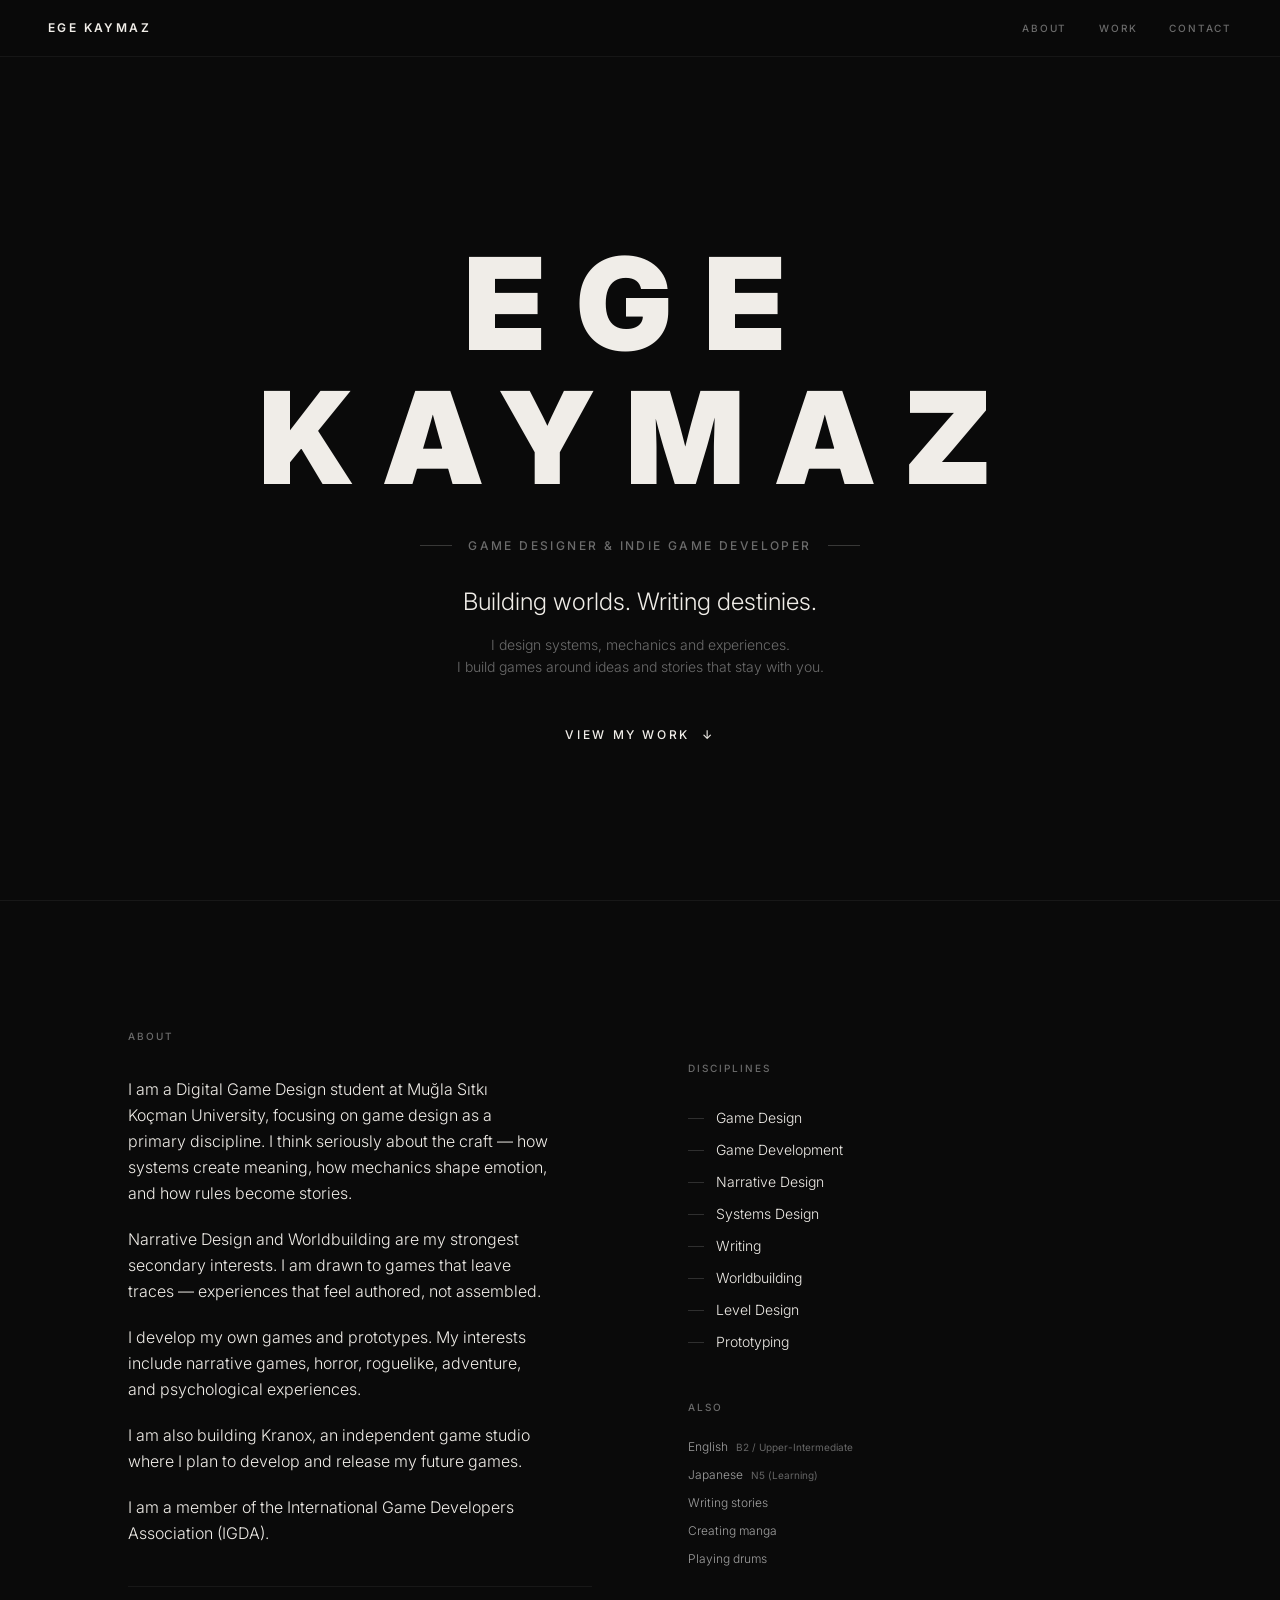
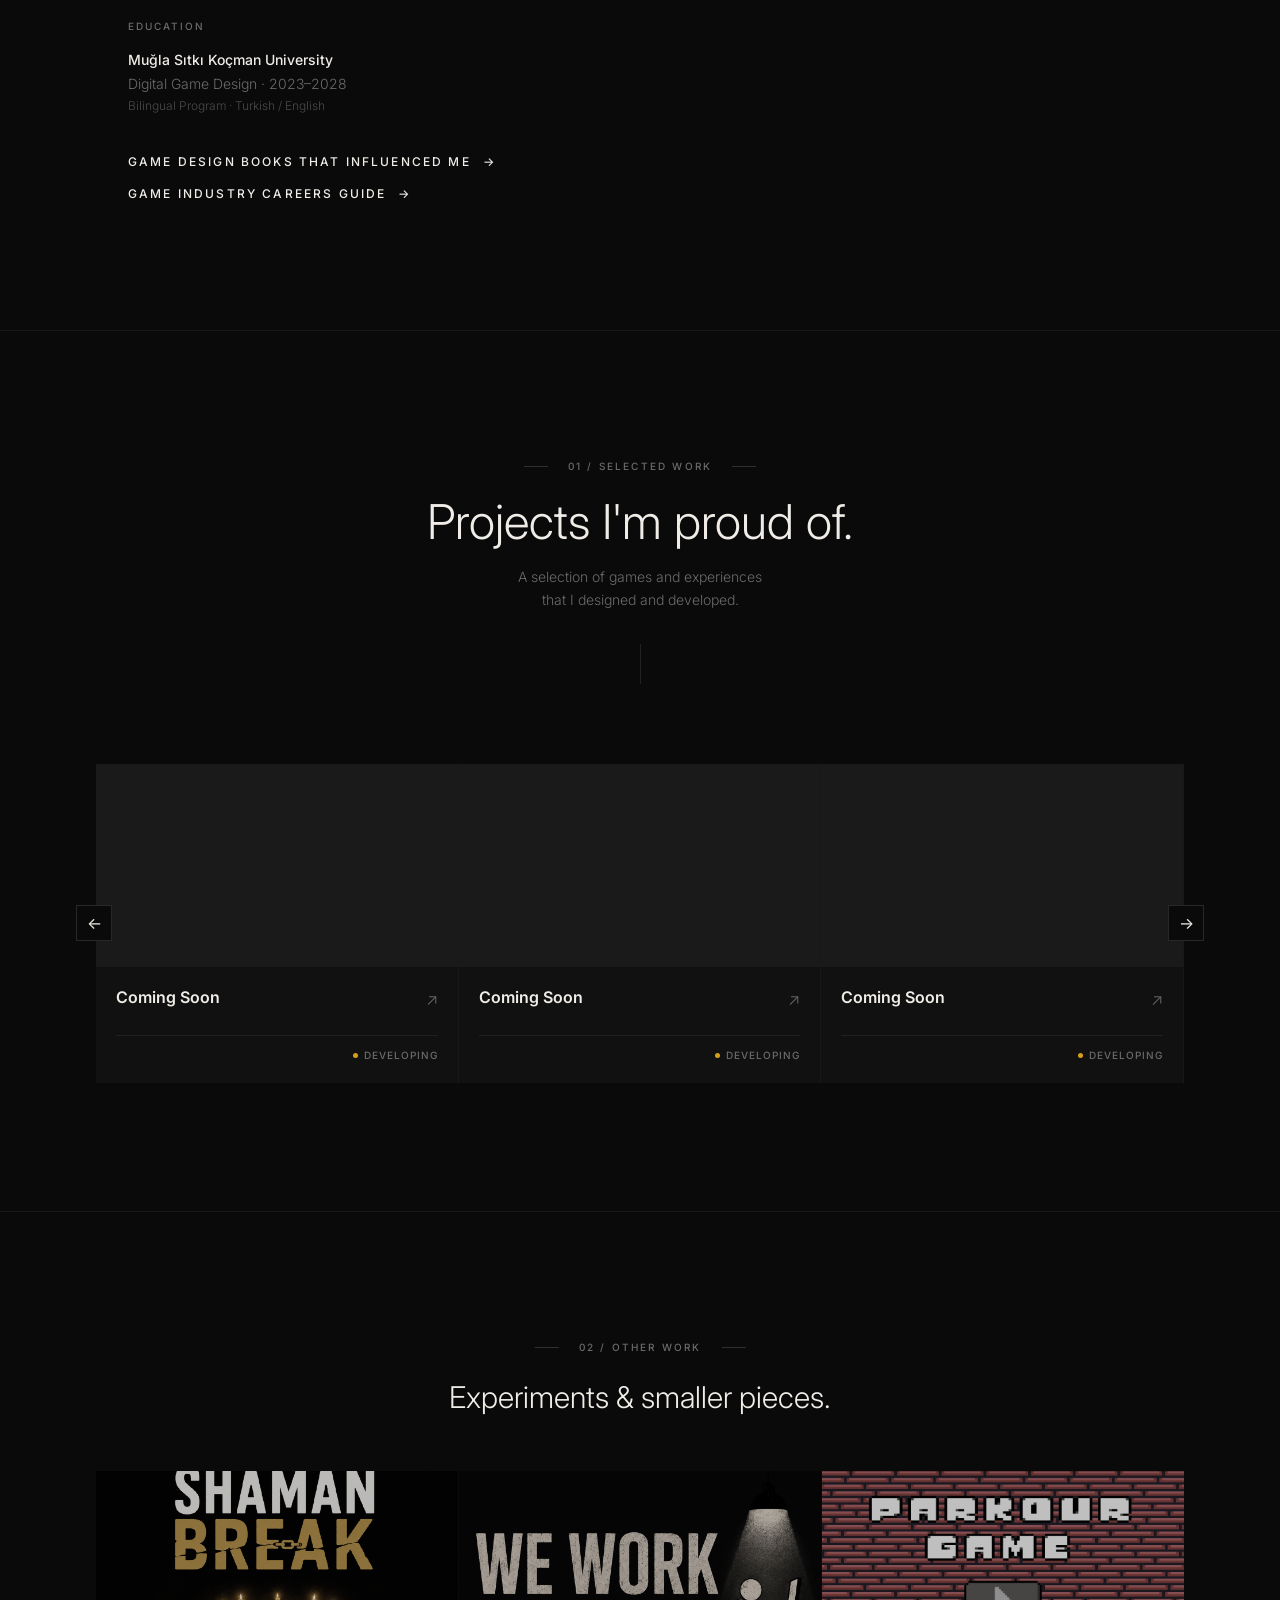
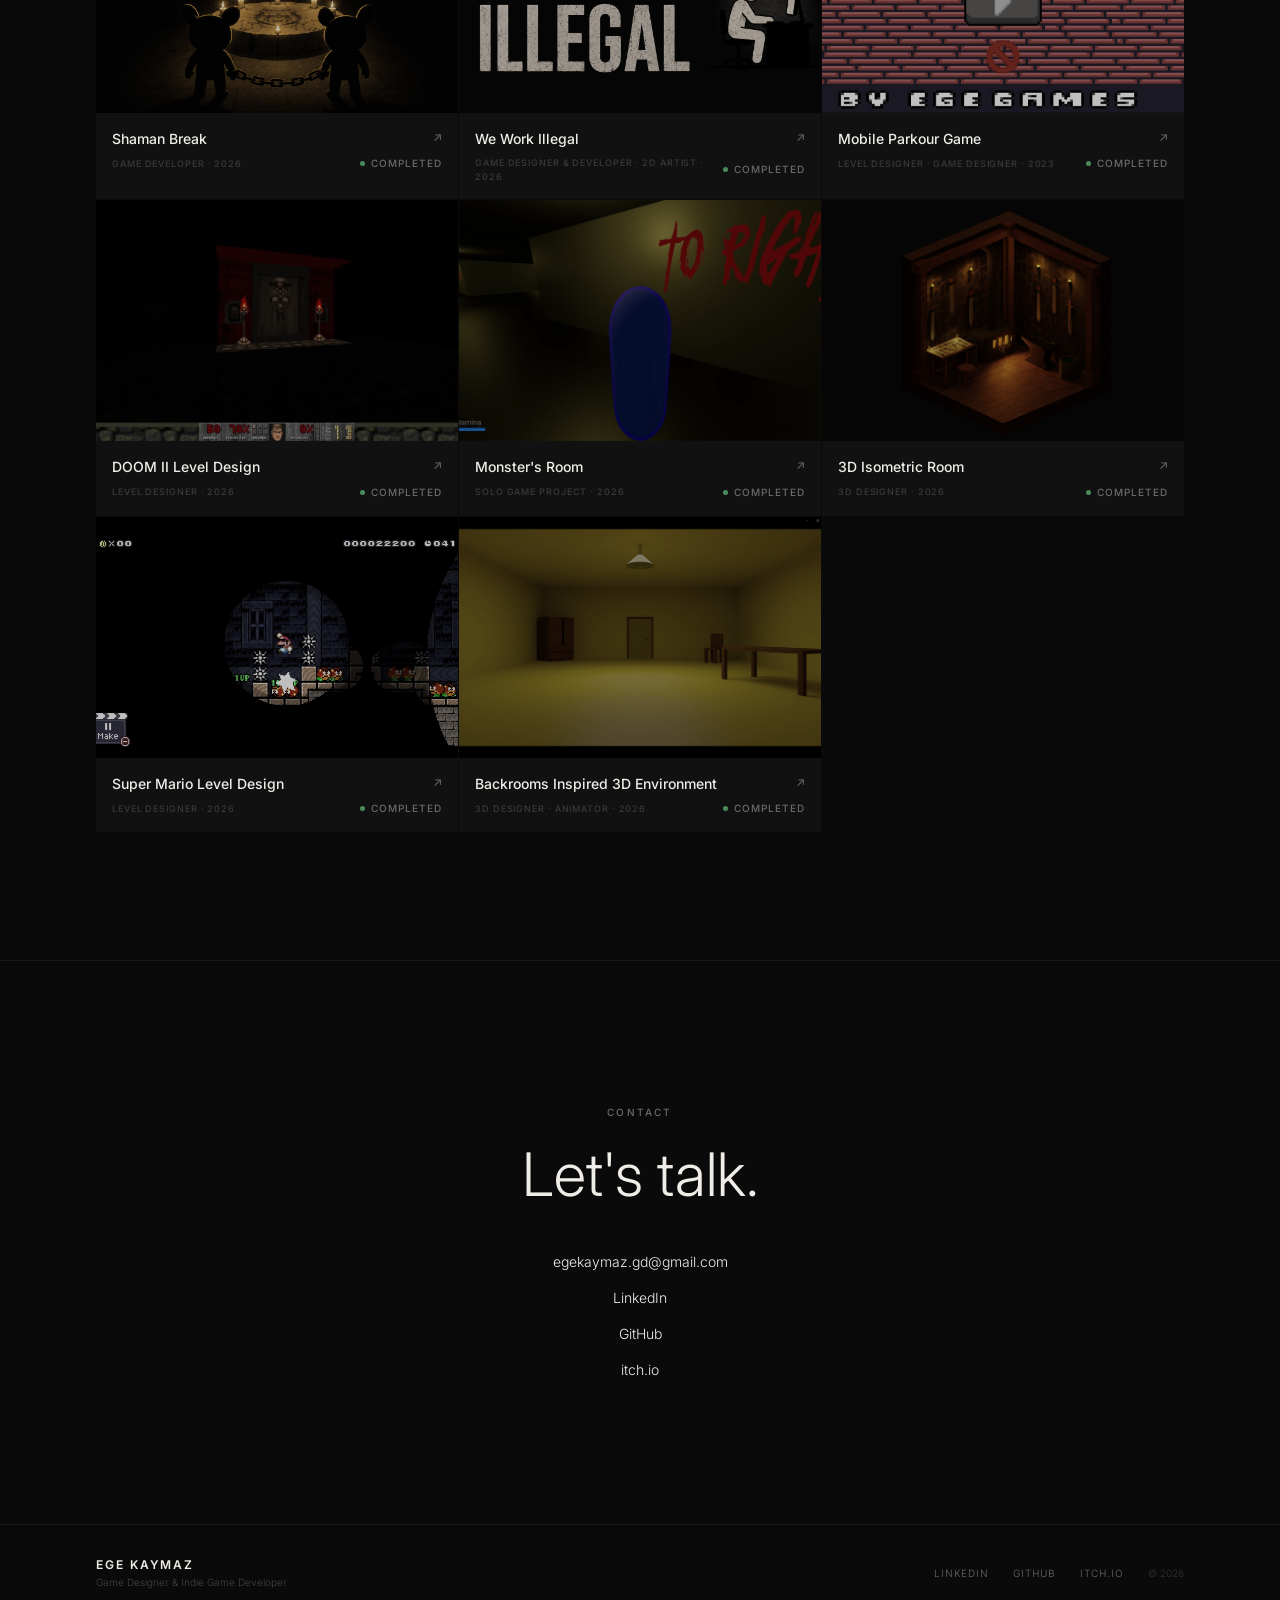
==== index.html @ b5b8e257 "Update index.html" ====
<!doctype html>
<html lang="en">
  <head>
    <script>
      (function(l) {
        if (l.search[1] === '/') {
          var decoded = l.search.slice(1).split('&').map(function(s) {
            return s.replace(/\~and\~/g, '&');
          });
          window.history.replaceState(
            null, null,
            decoded.shift() + (decoded.length ? '?' + decoded.join('&') : '') + l.hash
          );
        }
      }(window.location));
    </script>
    <meta charset="UTF-8" />
    <meta name="viewport" content="width=device-width, initial-scale=1.0" />
    <link rel="icon" type="image/svg+xml" href="/favicon.svg" />
    <title>Ege Kaymaz</title>
    
    <meta name="description" content="This web application streamlines project planning by allowing users to create, manage, and share detailed project outlines and examples for effective collaboration.">
    <meta name="robots" content="noindex, nofollow">
    <meta property="og:title" content="Ege Kaymaz">
    <meta property="og:description" content="This web application streamlines project planning by allowing users to create, manage, and share detailed project outlines and examples for effective collaboration.">
    <script type="module" crossorigin src="/assets/index-COAc9yh3.js"></script>
    <link rel="stylesheet" crossorigin href="/assets/index-B8msDXr0.css">
  </head>
  <body>
    
    <div id="root"></div>
    
  </body>
</html>
---- assets/index-B8msDXr0.css ----
@import "https://fonts.googleapis.com/css2?family=Inter:wght@300;400;500;600;700;900&display=swap";@layer components;@layer properties{@supports (((-webkit-hyphens:none)) and (not (margin-trim:inline))) or ((-moz-orient:inline) and (not (color:rgb(from red r g b)))){*,:before,:after,::backdrop{--tw-translate-x:0;--tw-translate-y:0;--tw-translate-z:0;--tw-rotate-x:initial;--tw-rotate-y:initial;--tw-rotate-z:initial;--tw-skew-x:initial;--tw-skew-y:initial;--tw-border-style:solid;--tw-leading:initial;--tw-font-weight:initial;--tw-tracking:initial;--tw-blur:initial;--tw-brightness:initial;--tw-contrast:initial;--tw-grayscale:initial;--tw-hue-rotate:initial;--tw-invert:initial;--tw-opacity:initial;--tw-saturate:initial;--tw-sepia:initial;--tw-drop-shadow:initial;--tw-drop-shadow-color:initial;--tw-drop-shadow-alpha:100%;--tw-drop-shadow-size:initial;--tw-backdrop-blur:initial;--tw-backdrop-brightness:initial;--tw-backdrop-contrast:initial;--tw-backdrop-grayscale:initial;--tw-backdrop-hue-rotate:initial;--tw-backdrop-invert:initial;--tw-backdrop-opacity:initial;--tw-backdrop-saturate:initial;--tw-backdrop-sepia:initial;--tw-duration:initial}}}@layer theme{:root,:host{--font-sans:"Inter", sans-serif;--font-mono:ui-monospace, SFMono-Regular, Menlo, Monaco, Consolas, "Liberation Mono", "Courier New", monospace;--color-white:#fff;--spacing:.25rem;--container-5xl:64rem;--container-6xl:72rem;--text-xs:.75rem;--text-xs--line-height:calc(1 / .75);--text-sm:.875rem;--text-sm--line-height:calc(1.25 / .875);--text-base:1rem;--text-base--line-height:calc(1.5 / 1);--text-lg:1.125rem;--text-lg--line-height:calc(1.75 / 1.125);--text-xl:1.25rem;--text-xl--line-height:calc(1.75 / 1.25);--text-2xl:1.5rem;--text-2xl--line-height:calc(2 / 1.5);--text-3xl:1.875rem;--text-3xl--line-height:calc(2.25 / 1.875);--text-4xl:2.25rem;--text-4xl--line-height:calc(2.5 / 2.25);--text-5xl:3rem;--text-5xl--line-height:1;--text-6xl:3.75rem;--text-6xl--line-height:1;--font-weight-light:300;--font-weight-medium:500;--font-weight-semibold:600;--font-weight-bold:700;--font-weight-black:900;--tracking-wide:.025em;--tracking-widest:.1em;--leading-tight:1.25;--leading-snug:1.375;--leading-relaxed:1.625;--blur-sm:8px;--default-transition-duration:.15s;--default-transition-timing-function:cubic-bezier(.4, 0, .2, 1);--default-font-family:var(--font-sans);--default-mono-font-family:var(--font-mono);--color-background:#0a0a0a;--color-foreground:#f0ede8;--color-muted:#6b6b6b;--color-card:#111;--color-border:#ffffff14}}@layer base{*,:after,:before,::backdrop{box-sizing:border-box;border:0 solid;margin:0;padding:0}::file-selector-button{box-sizing:border-box;border:0 solid;margin:0;padding:0}html,:host{-webkit-text-size-adjust:100%;tab-size:4;line-height:1.5;font-family:var(--default-font-family,-apple-system, BlinkMacSystemFont, "Segoe UI", Roboto, "Helvetica Neue", "Noto Sans", Arial, sans-serif, "Apple Color Emoji", "Segoe UI Emoji", "Segoe UI Symbol", "Noto Color Emoji");font-feature-settings:var(--default-font-feature-settings,normal);font-variation-settings:var(--default-font-variation-settings,normal);-webkit-tap-highlight-color:transparent}hr{height:0;color:inherit;border-top-width:1px}abbr:where([title]){-webkit-text-decoration:underline dotted;text-decoration:underline dotted}h1,h2,h3,h4,h5,h6{font-size:inherit;font-weight:inherit}a{color:inherit;-webkit-text-decoration:inherit;-webkit-text-decoration:inherit;-webkit-text-decoration:inherit;-webkit-text-decoration:inherit;text-decoration:inherit}b,strong{font-weight:bolder}code,kbd,samp,pre{font-family:var(--default-mono-font-family,ui-monospace, SFMono-Regular, Menlo, Monaco, Consolas, "Liberation Mono", "Courier New", monospace);font-feature-settings:var(--default-mono-font-feature-settings,normal);font-variation-settings:var(--default-mono-font-variation-settings,normal);font-size:1em}small{font-size:80%}sub,sup{vertical-align:baseline;font-size:75%;line-height:0;position:relative}sub{bottom:-.25em}sup{top:-.5em}table{text-indent:0;border-color:inherit;border-collapse:collapse}:-moz-focusring:where(:not(iframe)){outline:auto}progress{vertical-align:baseline}summary{display:list-item}ol,ul,menu{list-style:none}img,svg,video,canvas,audio,iframe,embed,object{vertical-align:middle;display:block}img,video{max-width:100%;height:auto}button,input,select,optgroup,textarea{font:inherit;font-feature-settings:inherit;font-variation-settings:inherit;letter-spacing:inherit;color:inherit;opacity:1;background-color:#0000;border-radius:0}::file-selector-button{font:inherit;font-feature-settings:inherit;font-variation-settings:inherit;letter-spacing:inherit;color:inherit;opacity:1;background-color:#0000;border-radius:0}:where(select:is([multiple],[size])) optgroup{font-weight:bolder}:where(select:is([multiple],[size])) optgroup option{padding-inline-start:20px}::file-selector-button{margin-inline-end:4px}::placeholder{opacity:1}@supports (not ((-webkit-appearance:-apple-pay-button))) or (contain-intrinsic-size:1px){::placeholder{color:currentColor}@supports (color:color-mix(in lab, red, red)){::placeholder{color:color-mix(in oklab, currentcolor 50%, transparent)}}}textarea{resize:vertical}::-webkit-search-decoration{-webkit-appearance:none}::-webkit-date-and-time-value{min-height:1lh;text-align:inherit}::-webkit-datetime-edit{display:inline-flex}::-webkit-datetime-edit-fields-wrapper{padding:0}::-webkit-datetime-edit{padding-block:0}::-webkit-datetime-edit-year-field{padding-block:0}::-webkit-datetime-edit-month-field{padding-block:0}::-webkit-datetime-edit-day-field{padding-block:0}::-webkit-datetime-edit-hour-field{padding-block:0}::-webkit-datetime-edit-minute-field{padding-block:0}::-webkit-datetime-edit-second-field{padding-block:0}::-webkit-datetime-edit-millisecond-field{padding-block:0}::-webkit-datetime-edit-meridiem-field{padding-block:0}::-webkit-calendar-picker-indicator{line-height:1}:-moz-ui-invalid{box-shadow:none}button,input:where([type=button],[type=reset],[type=submit]){appearance:button}::file-selector-button{appearance:button}::-webkit-inner-spin-button{height:auto}::-webkit-outer-spin-button{height:auto}[hidden]:where(:not([hidden=until-found])){display:none!important}}@layer utilities{.visible{visibility:visible}.absolute{position:absolute}.fixed{position:fixed}.relative{position:relative}.static{position:static}.sticky{position:sticky}.inset-0{inset:0}.top-0{top:0}.top-1\/2{top:50%}.right-0{right:0}.right-3{right:calc(var(--spacing) * 3)}.left-0{left:0}.left-3{left:calc(var(--spacing) * 3)}.z-50{z-index:50}.mx-auto{margin-inline:auto}.mt-0\.5{margin-top:calc(var(--spacing) * .5)}.mt-1{margin-top:var(--spacing)}.mt-6{margin-top:calc(var(--spacing) * 6)}.mt-10{margin-top:calc(var(--spacing) * 10)}.mt-14{margin-top:calc(var(--spacing) * 14)}.mt-auto{margin-top:auto}.mb-1{margin-bottom:var(--spacing)}.mb-1\.5{margin-bottom:calc(var(--spacing) * 1.5)}.mb-2{margin-bottom:calc(var(--spacing) * 2)}.mb-3{margin-bottom:calc(var(--spacing) * 3)}.mb-4{margin-bottom:calc(var(--spacing) * 4)}.mb-5{margin-bottom:calc(var(--spacing) * 5)}.mb-6{margin-bottom:calc(var(--spacing) * 6)}.mb-8{margin-bottom:calc(var(--spacing) * 8)}.mb-12{margin-bottom:calc(var(--spacing) * 12)}.mb-14{margin-bottom:calc(var(--spacing) * 14)}.mb-16{margin-bottom:calc(var(--spacing) * 16)}.block{display:block}.flex{display:flex}.grid{display:grid}.hidden{display:none}.inline{display:inline}.inline-flex{display:inline-flex}.h-full{height:100%}.min-h-\[85vh\]{min-height:85vh}.w-12{width:calc(var(--spacing) * 12)}.w-full{width:100%}.max-w-5xl{max-width:var(--container-5xl)}.max-w-6xl{max-width:var(--container-6xl)}.flex-1{flex:1}.flex-shrink-0{flex-shrink:0}.shrink{flex-shrink:1}.grow{flex-grow:1}.-translate-x-5{--tw-translate-x:calc(var(--spacing) * -5);translate:var(--tw-translate-x) var(--tw-translate-y)}.translate-x-5{--tw-translate-x:calc(var(--spacing) * 5);translate:var(--tw-translate-x) var(--tw-translate-y)}.-translate-y-1\/2{--tw-translate-y:calc(calc(1 / 2 * 100%) * -1);translate:var(--tw-translate-x) var(--tw-translate-y)}.transform{transform:var(--tw-rotate-x,) var(--tw-rotate-y,) var(--tw-rotate-z,) var(--tw-skew-x,) var(--tw-skew-y,)}.cursor-pointer{cursor:pointer}.grid-cols-1{grid-template-columns:repeat(1,minmax(0,1fr))}.grid-cols-2{grid-template-columns:repeat(2,minmax(0,1fr))}.flex-col{flex-direction:column}.items-baseline{align-items:baseline}.items-center{align-items:center}.items-start{align-items:flex-start}.justify-between{justify-content:space-between}.justify-center{justify-content:center}.gap-0{gap:0}.gap-1\.5{gap:calc(var(--spacing) * 1.5)}.gap-2{gap:calc(var(--spacing) * 2)}.gap-3{gap:calc(var(--spacing) * 3)}.gap-4{gap:calc(var(--spacing) * 4)}.gap-5{gap:calc(var(--spacing) * 5)}.gap-6{gap:calc(var(--spacing) * 6)}.gap-8{gap:calc(var(--spacing) * 8)}.gap-14{gap:calc(var(--spacing) * 14)}.gap-16{gap:calc(var(--spacing) * 16)}.gap-x-12{column-gap:calc(var(--spacing) * 12)}.overflow-hidden{overflow:hidden}.rounded-full{border-radius:2147483647px}.border{border-style:var(--tw-border-style);border-width:1px}.border-border{border-color:var(--color-border)}.border-white\/20{border-color:#fff3}@supports (color:color-mix(in lab, red, red)){.border-white\/20{border-color:color-mix(in oklab, var(--color-white) 20%, transparent)}}.bg-\[\#0a0a0a\]\/80{background-color:oklab(14.4788% 1.49012e-8 -7.45058e-9/.8)}.bg-background{background-color:var(--color-background)}.object-cover{object-fit:cover}.p-4{padding:calc(var(--spacing) * 4)}.p-5{padding:calc(var(--spacing) * 5)}.px-6{padding-inline:calc(var(--spacing) * 6)}.px-8{padding-inline:calc(var(--spacing) * 8)}.py-4{padding-block:calc(var(--spacing) * 4)}.py-5{padding-block:calc(var(--spacing) * 5)}.py-8{padding-block:calc(var(--spacing) * 8)}.py-12{padding-block:calc(var(--spacing) * 12)}.py-14{padding-block:calc(var(--spacing) * 14)}.py-16{padding-block:calc(var(--spacing) * 16)}.py-24{padding-block:calc(var(--spacing) * 24)}.py-28{padding-block:calc(var(--spacing) * 28)}.pt-3{padding-top:calc(var(--spacing) * 3)}.pt-8{padding-top:calc(var(--spacing) * 8)}.pt-14{padding-top:calc(var(--spacing) * 14)}.pt-16{padding-top:calc(var(--spacing) * 16)}.pb-1{padding-bottom:var(--spacing)}.pb-2{padding-bottom:calc(var(--spacing) * 2)}.pb-4{padding-bottom:calc(var(--spacing) * 4)}.pb-16{padding-bottom:calc(var(--spacing) * 16)}.text-center{text-align:center}.text-left{text-align:left}.font-sans{font-family:var(--font-sans)}.text-2xl{font-size:var(--text-2xl);line-height:var(--tw-leading,var(--text-2xl--line-height))}.text-3xl{font-size:var(--text-3xl);line-height:var(--tw-leading,var(--text-3xl--line-height))}.text-4xl{font-size:var(--text-4xl);line-height:var(--tw-leading,var(--text-4xl--line-height))}.text-base{font-size:var(--text-base);line-height:var(--tw-leading,var(--text-base--line-height))}.text-lg{font-size:var(--text-lg);line-height:var(--tw-leading,var(--text-lg--line-height))}.text-sm{font-size:var(--text-sm);line-height:var(--tw-leading,var(--text-sm--line-height))}.text-xl{font-size:var(--text-xl);line-height:var(--tw-leading,var(--text-xl--line-height))}.text-xs{font-size:var(--text-xs);line-height:var(--tw-leading,var(--text-xs--line-height))}.text-\[9px\]{font-size:9px}.text-\[10px\]{font-size:10px}.text-\[clamp\(3\.5rem\,10vw\,8\.5rem\)\]{font-size:clamp(3.5rem,10vw,8.5rem)}.leading-none{--tw-leading:1;line-height:1}.leading-relaxed{--tw-leading:var(--leading-relaxed);line-height:var(--leading-relaxed)}.leading-snug{--tw-leading:var(--leading-snug);line-height:var(--leading-snug)}.leading-tight{--tw-leading:var(--leading-tight);line-height:var(--leading-tight)}.font-black{--tw-font-weight:var(--font-weight-black);font-weight:var(--font-weight-black)}.font-bold{--tw-font-weight:var(--font-weight-bold);font-weight:var(--font-weight-bold)}.font-light{--tw-font-weight:var(--font-weight-light);font-weight:var(--font-weight-light)}.font-medium{--tw-font-weight:var(--font-weight-medium);font-weight:var(--font-weight-medium)}.font-semibold{--tw-font-weight:var(--font-weight-semibold);font-weight:var(--font-weight-semibold)}.tracking-\[0\.2em\]{--tw-tracking:.2em;letter-spacing:.2em}.tracking-\[0\.3em\]{--tw-tracking:.3em;letter-spacing:.3em}.tracking-\[0\.16em\]{--tw-tracking:.16em;letter-spacing:.16em}.tracking-\[0\.18em\]{--tw-tracking:.18em;letter-spacing:.18em}.tracking-\[0\.22em\]{--tw-tracking:.22em;letter-spacing:.22em}.tracking-wide{--tw-tracking:var(--tracking-wide);letter-spacing:var(--tracking-wide)}.tracking-widest{--tw-tracking:var(--tracking-widest);letter-spacing:var(--tracking-widest)}.text-foreground{color:var(--color-foreground)}.text-muted{color:var(--color-muted)}.lowercase{text-transform:lowercase}.uppercase{text-transform:uppercase}.underline{text-decoration-line:underline}.blur{--tw-blur:blur(8px);filter:var(--tw-blur,) var(--tw-brightness,) var(--tw-contrast,) var(--tw-grayscale,) var(--tw-hue-rotate,) var(--tw-invert,) var(--tw-saturate,) var(--tw-sepia,) var(--tw-drop-shadow,)}.filter{filter:var(--tw-blur,) var(--tw-brightness,) var(--tw-contrast,) var(--tw-grayscale,) var(--tw-hue-rotate,) var(--tw-invert,) var(--tw-saturate,) var(--tw-sepia,) var(--tw-drop-shadow,)}.backdrop-blur-sm{--tw-backdrop-blur:blur(var(--blur-sm));-webkit-backdrop-filter:var(--tw-backdrop-blur,) var(--tw-backdrop-brightness,) var(--tw-backdrop-contrast,) var(--tw-backdrop-grayscale,) var(--tw-backdrop-hue-rotate,) var(--tw-backdrop-invert,) var(--tw-backdrop-opacity,) var(--tw-backdrop-saturate,) var(--tw-backdrop-sepia,);backdrop-filter:var(--tw-backdrop-blur,) var(--tw-backdrop-brightness,) var(--tw-backdrop-contrast,) var(--tw-backdrop-grayscale,) var(--tw-backdrop-hue-rotate,) var(--tw-backdrop-invert,) var(--tw-backdrop-opacity,) var(--tw-backdrop-saturate,) var(--tw-backdrop-sepia,)}.transition{transition-property:color,background-color,border-color,outline-color,text-decoration-color,fill,stroke,--tw-gradient-from,--tw-gradient-via,--tw-gradient-to,opacity,box-shadow,transform,translate,scale,rotate,filter,-webkit-backdrop-filter,backdrop-filter,display,content-visibility,overlay,pointer-events;transition-timing-function:var(--tw-ease,var(--default-transition-timing-function));transition-duration:var(--tw-duration,var(--default-transition-duration))}.transition-opacity{transition-property:opacity;transition-timing-function:var(--tw-ease,var(--default-transition-timing-function));transition-duration:var(--tw-duration,var(--default-transition-duration))}.transition-transform{transition-property:transform,translate,scale,rotate;transition-timing-function:var(--tw-ease,var(--default-transition-timing-function));transition-duration:var(--tw-duration,var(--default-transition-duration))}.duration-300{--tw-duration:.3s;transition-duration:.3s}.duration-700{--tw-duration:.7s;transition-duration:.7s}.select-none{-webkit-user-select:none;user-select:none}@media (hover:hover){.group-hover\:translate-x-0\.5:is(:where(.group):hover *){--tw-translate-x:calc(var(--spacing) * .5);translate:var(--tw-translate-x) var(--tw-translate-y)}.group-hover\:-translate-y-0\.5:is(:where(.group):hover *){--tw-translate-y:calc(var(--spacing) * -.5);translate:var(--tw-translate-x) var(--tw-translate-y)}.group-hover\:translate-y-0\.5:is(:where(.group):hover *){--tw-translate-y:calc(var(--spacing) * .5);translate:var(--tw-translate-x) var(--tw-translate-y)}.group-hover\:scale-\[1\.03\]:is(:where(.group):hover *){scale:1.03}.group-hover\:scale-\[1\.04\]:is(:where(.group):hover *){scale:1.04}.group-hover\:opacity-70:is(:where(.group):hover *){opacity:.7}.hover\:opacity-50:hover{opacity:.5}.hover\:opacity-60:hover{opacity:.6}}@media (width>=40rem){.sm\:grid-cols-2{grid-template-columns:repeat(2,minmax(0,1fr))}.sm\:grid-cols-3{grid-template-columns:repeat(3,minmax(0,1fr))}.sm\:grid-cols-4{grid-template-columns:repeat(4,minmax(0,1fr))}.sm\:flex-row{flex-direction:row}}@media (width>=48rem){.md\:mb-20{margin-bottom:calc(var(--spacing) * 20)}.md\:grid-cols-2{grid-template-columns:repeat(2,minmax(0,1fr))}.md\:grid-cols-\[180px_1fr\]{grid-template-columns:180px 1fr}.md\:gap-12{gap:calc(var(--spacing) * 12)}.md\:px-12{padding-inline:calc(var(--spacing) * 12)}.md\:px-16{padding-inline:calc(var(--spacing) * 16)}.md\:py-32{padding-block:calc(var(--spacing) * 32)}.md\:py-36{padding-block:calc(var(--spacing) * 36)}.md\:text-2xl{font-size:var(--text-2xl);line-height:var(--tw-leading,var(--text-2xl--line-height))}.md\:text-3xl{font-size:var(--text-3xl);line-height:var(--tw-leading,var(--text-3xl--line-height))}.md\:text-4xl{font-size:var(--text-4xl);line-height:var(--tw-leading,var(--text-4xl--line-height))}.md\:text-5xl{font-size:var(--text-5xl);line-height:var(--tw-leading,var(--text-5xl--line-height))}.md\:text-xl{font-size:var(--text-xl);line-height:var(--tw-leading,var(--text-xl--line-height))}}@media (width>=64rem){.lg\:grid-cols-2{grid-template-columns:repeat(2,minmax(0,1fr))}.lg\:grid-cols-3{grid-template-columns:repeat(3,minmax(0,1fr))}.lg\:gap-24{gap:calc(var(--spacing) * 24)}.lg\:px-24{padding-inline:calc(var(--spacing) * 24)}.lg\:pt-8{padding-top:calc(var(--spacing) * 8)}.lg\:text-5xl{font-size:var(--text-5xl);line-height:var(--tw-leading,var(--text-5xl--line-height))}.lg\:text-6xl{font-size:var(--text-6xl);line-height:var(--tw-leading,var(--text-6xl--line-height))}}}html{color:#f0ede8;scroll-behavior:smooth;background-color:#0a0a0a;font-family:Inter,sans-serif}*{scrollbar-width:none}::-webkit-scrollbar{display:none}@property --tw-translate-x{syntax:"*";inherits:false;initial-value:0}@property --tw-translate-y{syntax:"*";inherits:false;initial-value:0}@property --tw-translate-z{syntax:"*";inherits:false;initial-value:0}@property --tw-rotate-x{syntax:"*";inherits:false}@property --tw-rotate-y{syntax:"*";inherits:false}@property --tw-rotate-z{syntax:"*";inherits:false}@property --tw-skew-x{syntax:"*";inherits:false}@property --tw-skew-y{syntax:"*";inherits:false}@property --tw-border-style{syntax:"*";inherits:false;initial-value:solid}@property --tw-leading{syntax:"*";inherits:false}@property --tw-font-weight{syntax:"*";inherits:false}@property --tw-tracking{syntax:"*";inherits:false}@property --tw-blur{syntax:"*";inherits:false}@property --tw-brightness{syntax:"*";inherits:false}@property --tw-contrast{syntax:"*";inherits:false}@property --tw-grayscale{syntax:"*";inherits:false}@property --tw-hue-rotate{syntax:"*";inherits:false}@property --tw-invert{syntax:"*";inherits:false}@property --tw-opacity{syntax:"*";inherits:false}@property --tw-saturate{syntax:"*";inherits:false}@property --tw-sepia{syntax:"*";inherits:false}@property --tw-drop-shadow{syntax:"*";inherits:false}@property --tw-drop-shadow-color{syntax:"*";inherits:false}@property --tw-drop-shadow-alpha{syntax:"<percentage>";inherits:false;initial-value:100%}@property --tw-drop-shadow-size{syntax:"*";inherits:false}@property --tw-backdrop-blur{syntax:"*";inherits:false}@property --tw-backdrop-brightness{syntax:"*";inherits:false}@property --tw-backdrop-contrast{syntax:"*";inherits:false}@property --tw-backdrop-grayscale{syntax:"*";inherits:false}@property --tw-backdrop-hue-rotate{syntax:"*";inherits:false}@property --tw-backdrop-invert{syntax:"*";inherits:false}@property --tw-backdrop-opacity{syntax:"*";inherits:false}@property --tw-backdrop-saturate{syntax:"*";inherits:false}@property --tw-backdrop-sepia{syntax:"*";inherits:false}@property --tw-duration{syntax:"*";inherits:false}
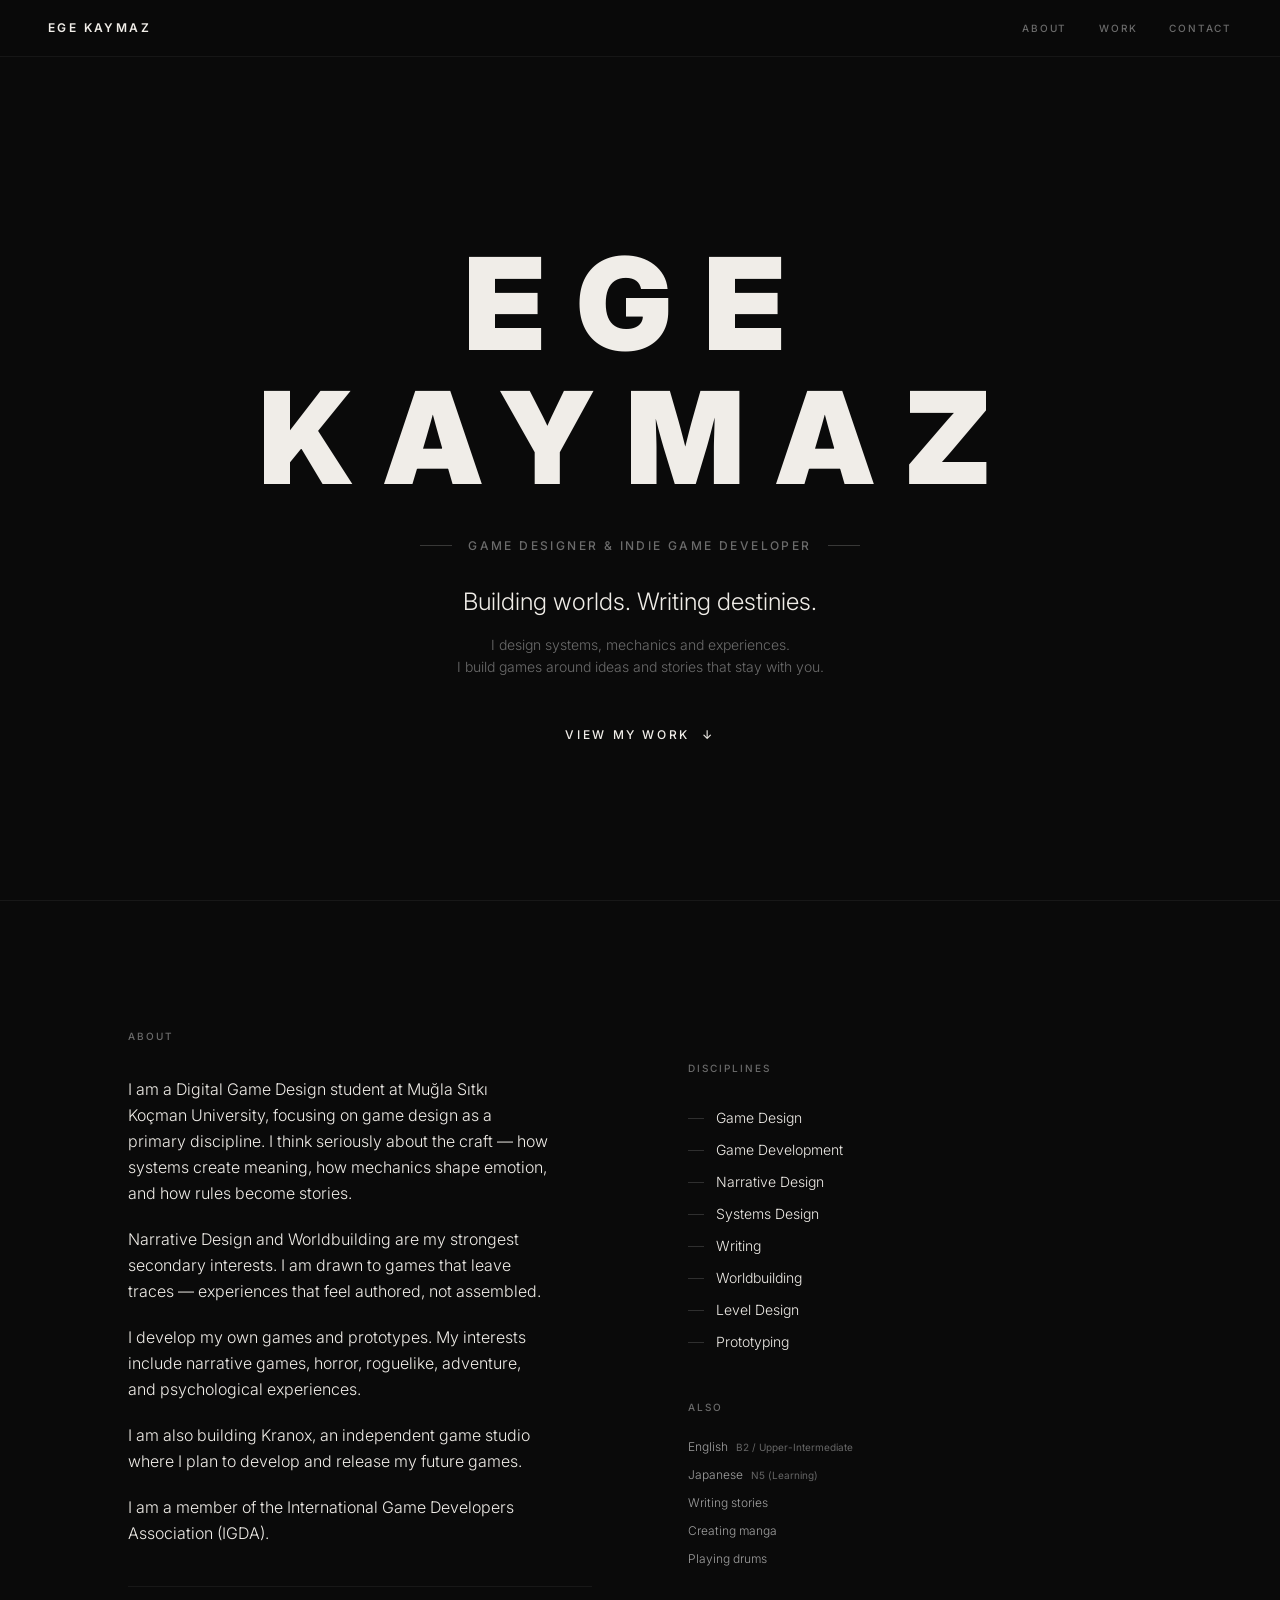
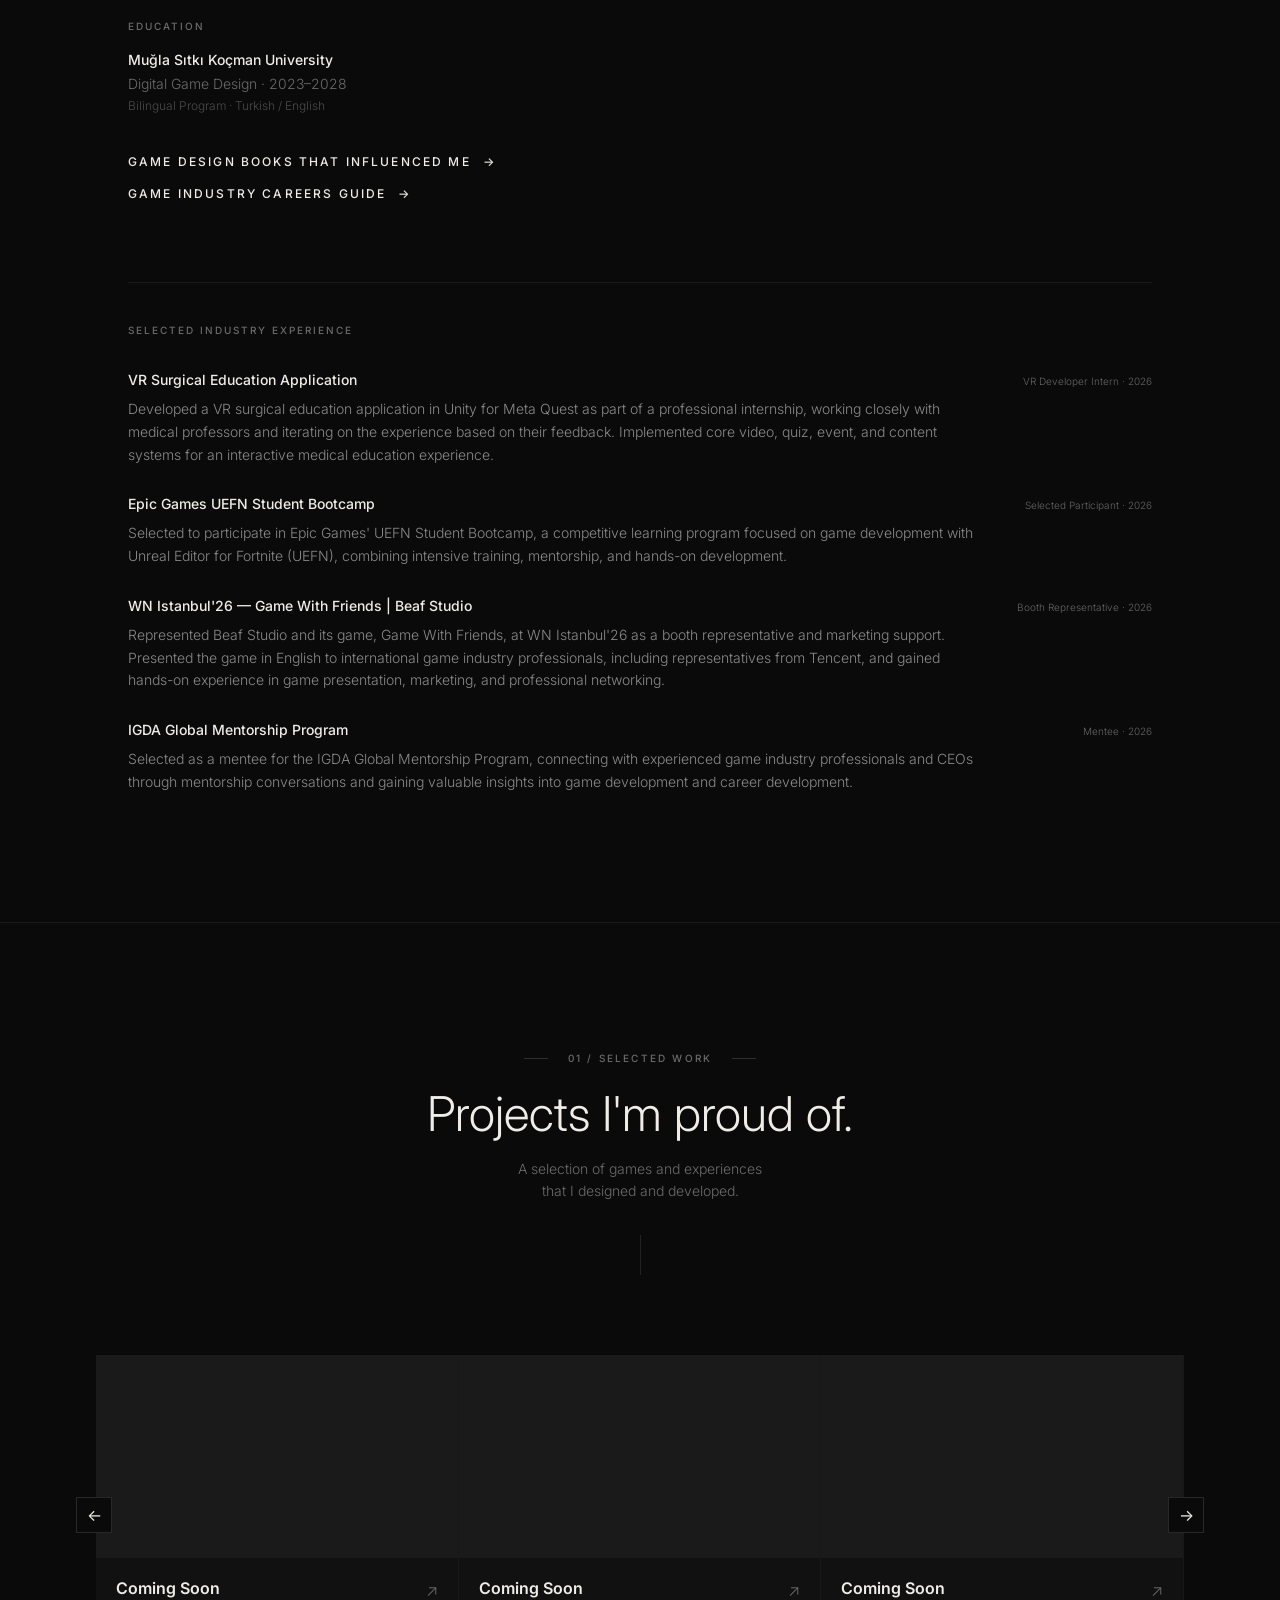
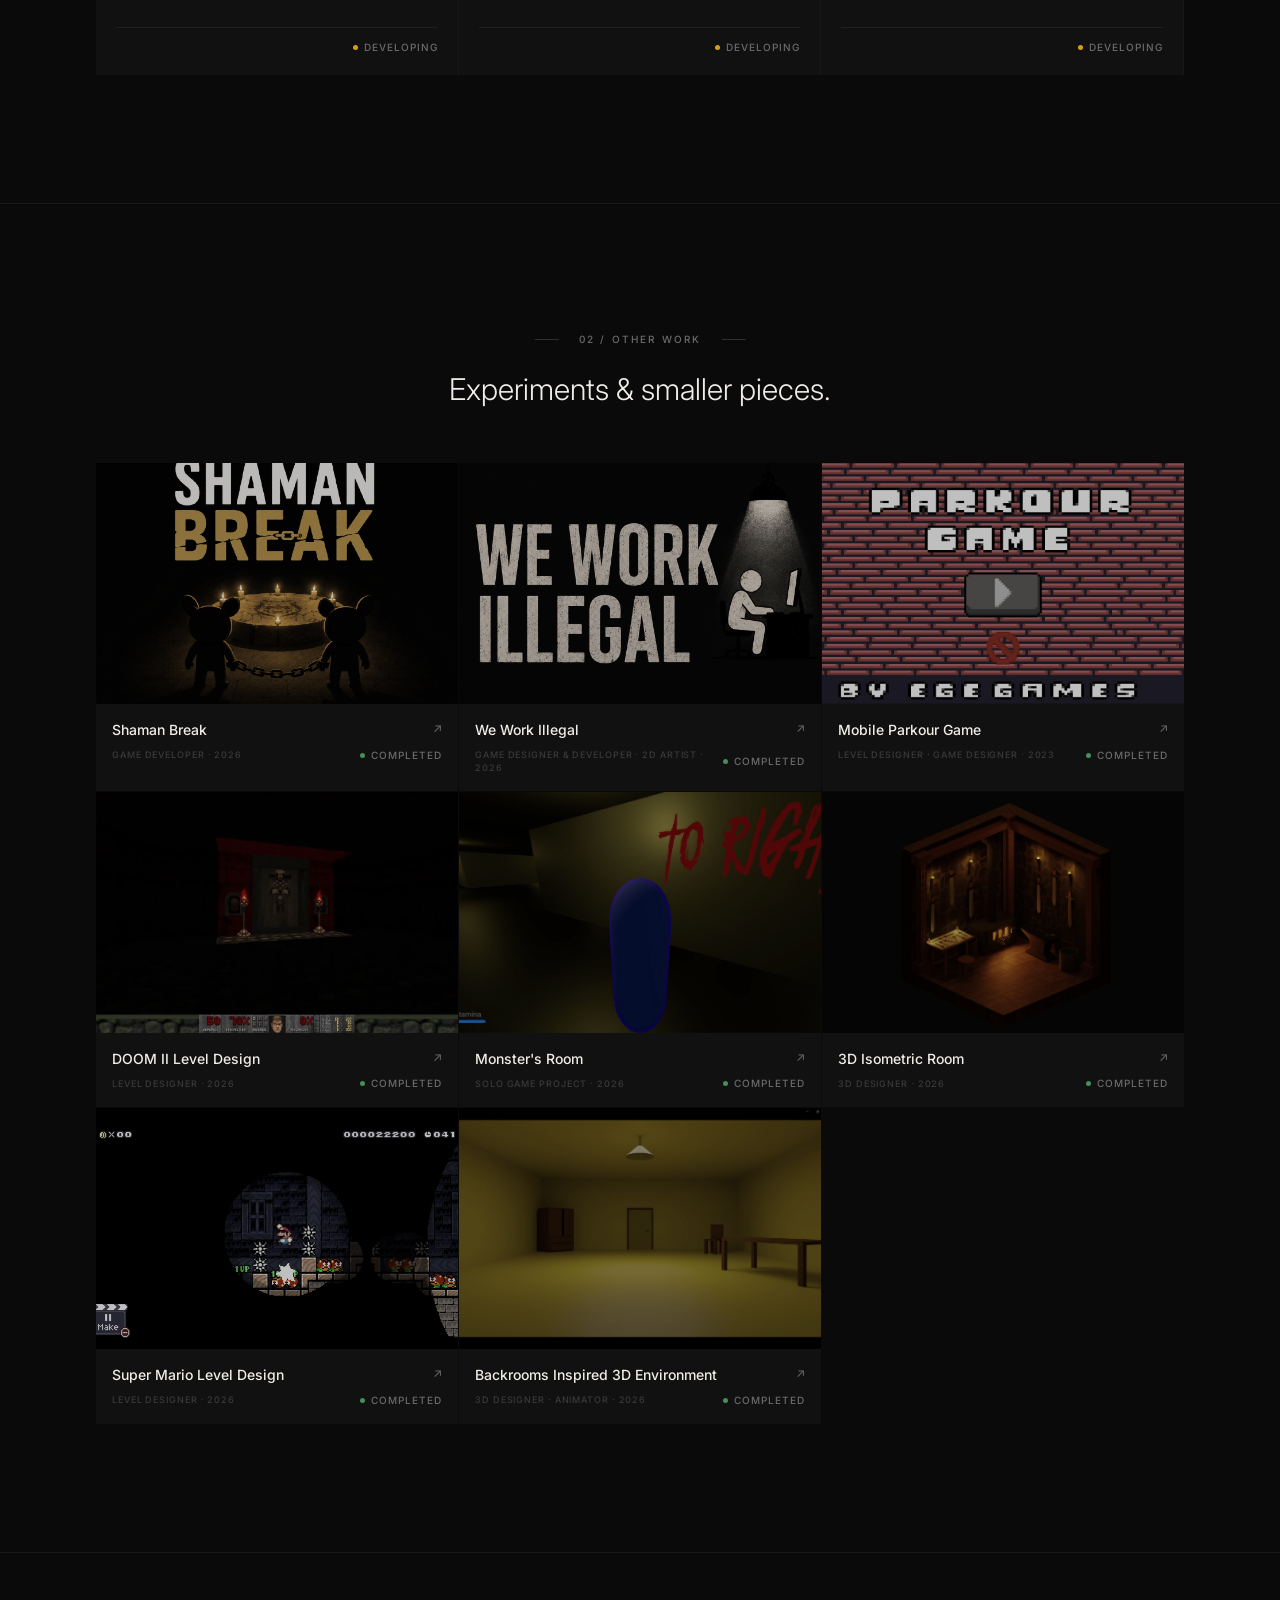
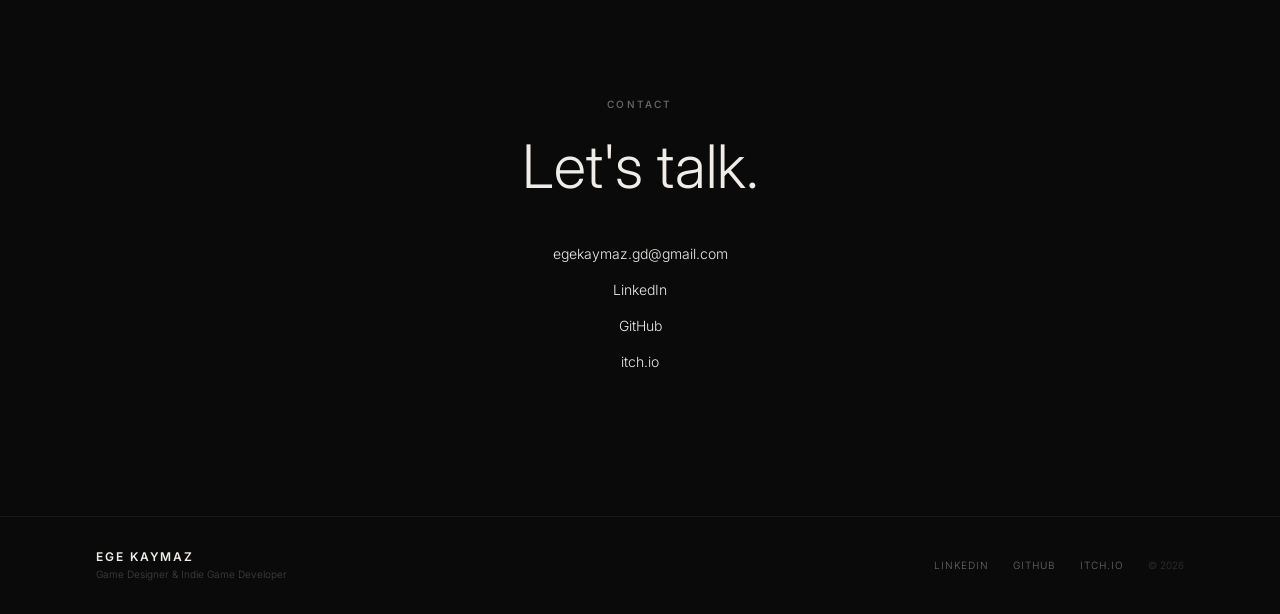
==== commit 10bf0cea: "Update" ====
--- a/index.html
+++ b/index.html
@@ -14,21 +14,36 @@
         }
       }(window.location));
     </script>
+
     <meta charset="UTF-8" />
     <meta name="viewport" content="width=device-width, initial-scale=1.0" />
+
     <link rel="icon" type="image/svg+xml" href="/favicon.svg" />
+
     <title>Ege Kaymaz</title>
-    
+
+    <meta
+      name="description"
+      content="Ege Kaymaz — Game Designer, Game Developer and Narrative Designer."
+    />
+
+    <meta name="robots" content="index, follow" />
+
+    <meta property="og:title" content="Ege Kaymaz" />
+    <meta
+      property="og:description"
+      content="Ege Kaymaz — Game Designer, Game Developer and Narrative Designer."
+    />
     <meta name="description" content="This web application streamlines project planning by allowing users to create, manage, and share detailed project outlines and examples for effective collaboration.">
     <meta name="robots" content="noindex, nofollow">
     <meta property="og:title" content="Ege Kaymaz">
     <meta property="og:description" content="This web application streamlines project planning by allowing users to create, manage, and share detailed project outlines and examples for effective collaboration.">
-    <script type="module" crossorigin src="/assets/index-COAc9yh3.js"></script>
-    <link rel="stylesheet" crossorigin href="/assets/index-B8msDXr0.css">
+    <script type="module" crossorigin src="/assets/index-_pTTTR60.js"></script>
+    <link rel="stylesheet" crossorigin href="/assets/index-4B03Buhk.css">
   </head>
+
   <body>
-    
     <div id="root"></div>
-    
+
   </body>
-</html>
+</html>
--- a/assets/index-4B03Buhk.css
+++ b/assets/index-4B03Buhk.css
@@ -0,0 +1 @@
+@import "https://fonts.googleapis.com/css2?family=Inter:wght@300;400;500;600;700;900&display=swap";@layer components;@layer properties{@supports (((-webkit-hyphens:none)) and (not (margin-trim:inline))) or ((-moz-orient:inline) and (not (color:rgb(from red r g b)))){*,:before,:after,::backdrop{--tw-translate-x:0;--tw-translate-y:0;--tw-translate-z:0;--tw-rotate-x:initial;--tw-rotate-y:initial;--tw-rotate-z:initial;--tw-skew-x:initial;--tw-skew-y:initial;--tw-border-style:solid;--tw-leading:initial;--tw-font-weight:initial;--tw-tracking:initial;--tw-blur:initial;--tw-brightness:initial;--tw-contrast:initial;--tw-grayscale:initial;--tw-hue-rotate:initial;--tw-invert:initial;--tw-opacity:initial;--tw-saturate:initial;--tw-sepia:initial;--tw-drop-shadow:initial;--tw-drop-shadow-color:initial;--tw-drop-shadow-alpha:100%;--tw-drop-shadow-size:initial;--tw-backdrop-blur:initial;--tw-backdrop-brightness:initial;--tw-backdrop-contrast:initial;--tw-backdrop-grayscale:initial;--tw-backdrop-hue-rotate:initial;--tw-backdrop-invert:initial;--tw-backdrop-opacity:initial;--tw-backdrop-saturate:initial;--tw-backdrop-sepia:initial;--tw-duration:initial}}}@layer theme{:root,:host{--font-sans:"Inter", sans-serif;--font-mono:ui-monospace, SFMono-Regular, Menlo, Monaco, Consolas, "Liberation Mono", "Courier New", monospace;--color-white:#fff;--spacing:.25rem;--container-5xl:64rem;--container-6xl:72rem;--text-xs:.75rem;--text-xs--line-height:calc(1 / .75);--text-sm:.875rem;--text-sm--line-height:calc(1.25 / .875);--text-base:1rem;--text-base--line-height:calc(1.5 / 1);--text-lg:1.125rem;--text-lg--line-height:calc(1.75 / 1.125);--text-xl:1.25rem;--text-xl--line-height:calc(1.75 / 1.25);--text-2xl:1.5rem;--text-2xl--line-height:calc(2 / 1.5);--text-3xl:1.875rem;--text-3xl--line-height:calc(2.25 / 1.875);--text-4xl:2.25rem;--text-4xl--line-height:calc(2.5 / 2.25);--text-5xl:3rem;--text-5xl--line-height:1;--text-6xl:3.75rem;--text-6xl--line-height:1;--font-weight-light:300;--font-weight-medium:500;--font-weight-semibold:600;--font-weight-bold:700;--font-weight-black:900;--tracking-wide:.025em;--tracking-widest:.1em;--leading-tight:1.25;--leading-snug:1.375;--leading-relaxed:1.625;--blur-sm:8px;--default-transition-duration:.15s;--default-transition-timing-function:cubic-bezier(.4, 0, .2, 1);--default-font-family:var(--font-sans);--default-mono-font-family:var(--font-mono);--color-background:#0a0a0a;--color-foreground:#f0ede8;--color-muted:#6b6b6b;--color-card:#111;--color-border:#ffffff14}}@layer base{*,:after,:before,::backdrop{box-sizing:border-box;border:0 solid;margin:0;padding:0}::file-selector-button{box-sizing:border-box;border:0 solid;margin:0;padding:0}html,:host{-webkit-text-size-adjust:100%;tab-size:4;line-height:1.5;font-family:var(--default-font-family,-apple-system, BlinkMacSystemFont, "Segoe UI", Roboto, "Helvetica Neue", "Noto Sans", Arial, sans-serif, "Apple Color Emoji", "Segoe UI Emoji", "Segoe UI Symbol", "Noto Color Emoji");font-feature-settings:var(--default-font-feature-settings,normal);font-variation-settings:var(--default-font-variation-settings,normal);-webkit-tap-highlight-color:transparent}hr{height:0;color:inherit;border-top-width:1px}abbr:where([title]){-webkit-text-decoration:underline dotted;text-decoration:underline dotted}h1,h2,h3,h4,h5,h6{font-size:inherit;font-weight:inherit}a{color:inherit;-webkit-text-decoration:inherit;-webkit-text-decoration:inherit;-webkit-text-decoration:inherit;-webkit-text-decoration:inherit;text-decoration:inherit}b,strong{font-weight:bolder}code,kbd,samp,pre{font-family:var(--default-mono-font-family,ui-monospace, SFMono-Regular, Menlo, Monaco, Consolas, "Liberation Mono", "Courier New", monospace);font-feature-settings:var(--default-mono-font-feature-settings,normal);font-variation-settings:var(--default-mono-font-variation-settings,normal);font-size:1em}small{font-size:80%}sub,sup{vertical-align:baseline;font-size:75%;line-height:0;position:relative}sub{bottom:-.25em}sup{top:-.5em}table{text-indent:0;border-color:inherit;border-collapse:collapse}:-moz-focusring:where(:not(iframe)){outline:auto}progress{vertical-align:baseline}summary{display:list-item}ol,ul,menu{list-style:none}img,svg,video,canvas,audio,iframe,embed,object{vertical-align:middle;display:block}img,video{max-width:100%;height:auto}button,input,select,optgroup,textarea{font:inherit;font-feature-settings:inherit;font-variation-settings:inherit;letter-spacing:inherit;color:inherit;opacity:1;background-color:#0000;border-radius:0}::file-selector-button{font:inherit;font-feature-settings:inherit;font-variation-settings:inherit;letter-spacing:inherit;color:inherit;opacity:1;background-color:#0000;border-radius:0}:where(select:is([multiple],[size])) optgroup{font-weight:bolder}:where(select:is([multiple],[size])) optgroup option{padding-inline-start:20px}::file-selector-button{margin-inline-end:4px}::placeholder{opacity:1}@supports (not ((-webkit-appearance:-apple-pay-button))) or (contain-intrinsic-size:1px){::placeholder{color:currentColor}@supports (color:color-mix(in lab, red, red)){::placeholder{color:color-mix(in oklab, currentcolor 50%, transparent)}}}textarea{resize:vertical}::-webkit-search-decoration{-webkit-appearance:none}::-webkit-date-and-time-value{min-height:1lh;text-align:inherit}::-webkit-datetime-edit{display:inline-flex}::-webkit-datetime-edit-fields-wrapper{padding:0}::-webkit-datetime-edit{padding-block:0}::-webkit-datetime-edit-year-field{padding-block:0}::-webkit-datetime-edit-month-field{padding-block:0}::-webkit-datetime-edit-day-field{padding-block:0}::-webkit-datetime-edit-hour-field{padding-block:0}::-webkit-datetime-edit-minute-field{padding-block:0}::-webkit-datetime-edit-second-field{padding-block:0}::-webkit-datetime-edit-millisecond-field{padding-block:0}::-webkit-datetime-edit-meridiem-field{padding-block:0}::-webkit-calendar-picker-indicator{line-height:1}:-moz-ui-invalid{box-shadow:none}button,input:where([type=button],[type=reset],[type=submit]){appearance:button}::file-selector-button{appearance:button}::-webkit-inner-spin-button{height:auto}::-webkit-outer-spin-button{height:auto}[hidden]:where(:not([hidden=until-found])){display:none!important}}@layer utilities{.visible{visibility:visible}.absolute{position:absolute}.fixed{position:fixed}.relative{position:relative}.static{position:static}.sticky{position:sticky}.inset-0{inset:0}.top-0{top:0}.top-1\/2{top:50%}.right-0{right:0}.right-3{right:calc(var(--spacing) * 3)}.left-0{left:0}.left-3{left:calc(var(--spacing) * 3)}.z-50{z-index:50}.mx-auto{margin-inline:auto}.mt-0\.5{margin-top:calc(var(--spacing) * .5)}.mt-1{margin-top:var(--spacing)}.mt-2{margin-top:calc(var(--spacing) * 2)}.mt-6{margin-top:calc(var(--spacing) * 6)}.mt-10{margin-top:calc(var(--spacing) * 10)}.mt-14{margin-top:calc(var(--spacing) * 14)}.mt-20{margin-top:calc(var(--spacing) * 20)}.mt-auto{margin-top:auto}.mb-1{margin-bottom:var(--spacing)}.mb-1\.5{margin-bottom:calc(var(--spacing) * 1.5)}.mb-2{margin-bottom:calc(var(--spacing) * 2)}.mb-3{margin-bottom:calc(var(--spacing) * 3)}.mb-4{margin-bottom:calc(var(--spacing) * 4)}.mb-5{margin-bottom:calc(var(--spacing) * 5)}.mb-6{margin-bottom:calc(var(--spacing) * 6)}.mb-8{margin-bottom:calc(var(--spacing) * 8)}.mb-12{margin-bottom:calc(var(--spacing) * 12)}.mb-14{margin-bottom:calc(var(--spacing) * 14)}.mb-16{margin-bottom:calc(var(--spacing) * 16)}.block{display:block}.flex{display:flex}.grid{display:grid}.hidden{display:none}.inline{display:inline}.inline-flex{display:inline-flex}.h-full{height:100%}.min-h-\[85vh\]{min-height:85vh}.w-12{width:calc(var(--spacing) * 12)}.w-full{width:100%}.max-w-5xl{max-width:var(--container-5xl)}.max-w-6xl{max-width:var(--container-6xl)}.flex-1{flex:1}.flex-shrink-0{flex-shrink:0}.shrink{flex-shrink:1}.grow{flex-grow:1}.-translate-x-5{--tw-translate-x:calc(var(--spacing) * -5);translate:var(--tw-translate-x) var(--tw-translate-y)}.translate-x-5{--tw-translate-x:calc(var(--spacing) * 5);translate:var(--tw-translate-x) var(--tw-translate-y)}.-translate-y-1\/2{--tw-translate-y:calc(calc(1 / 2 * 100%) * -1);translate:var(--tw-translate-x) var(--tw-translate-y)}.transform{transform:var(--tw-rotate-x,) var(--tw-rotate-y,) var(--tw-rotate-z,) var(--tw-skew-x,) var(--tw-skew-y,)}.cursor-pointer{cursor:pointer}.grid-cols-1{grid-template-columns:repeat(1,minmax(0,1fr))}.grid-cols-2{grid-template-columns:repeat(2,minmax(0,1fr))}.flex-col{flex-direction:column}.items-baseline{align-items:baseline}.items-center{align-items:center}.items-start{align-items:flex-start}.justify-between{justify-content:space-between}.justify-center{justify-content:center}.gap-0{gap:0}.gap-1{gap:var(--spacing)}.gap-1\.5{gap:calc(var(--spacing) * 1.5)}.gap-2{gap:calc(var(--spacing) * 2)}.gap-3{gap:calc(var(--spacing) * 3)}.gap-4{gap:calc(var(--spacing) * 4)}.gap-5{gap:calc(var(--spacing) * 5)}.gap-6{gap:calc(var(--spacing) * 6)}.gap-7{gap:calc(var(--spacing) * 7)}.gap-8{gap:calc(var(--spacing) * 8)}.gap-14{gap:calc(var(--spacing) * 14)}.gap-16{gap:calc(var(--spacing) * 16)}.gap-x-12{column-gap:calc(var(--spacing) * 12)}.overflow-hidden{overflow:hidden}.rounded-full{border-radius:2147483647px}.border{border-style:var(--tw-border-style);border-width:1px}.border-border{border-color:var(--color-border)}.border-white\/20{border-color:#fff3}@supports (color:color-mix(in lab, red, red)){.border-white\/20{border-color:color-mix(in oklab, var(--color-white) 20%, transparent)}}.bg-\[\#0a0a0a\]\/80{background-color:oklab(14.4788% 1.49012e-8 -7.45058e-9/.8)}.bg-background{background-color:var(--color-background)}.object-cover{object-fit:cover}.p-4{padding:calc(var(--spacing) * 4)}.p-5{padding:calc(var(--spacing) * 5)}.px-6{padding-inline:calc(var(--spacing) * 6)}.px-8{padding-inline:calc(var(--spacing) * 8)}.py-4{padding-block:calc(var(--spacing) * 4)}.py-5{padding-block:calc(var(--spacing) * 5)}.py-8{padding-block:calc(var(--spacing) * 8)}.py-12{padding-block:calc(var(--spacing) * 12)}.py-14{padding-block:calc(var(--spacing) * 14)}.py-16{padding-block:calc(var(--spacing) * 16)}.py-24{padding-block:calc(var(--spacing) * 24)}.py-28{padding-block:calc(var(--spacing) * 28)}.pt-3{padding-top:calc(var(--spacing) * 3)}.pt-8{padding-top:calc(var(--spacing) * 8)}.pt-10{padding-top:calc(var(--spacing) * 10)}.pt-14{padding-top:calc(var(--spacing) * 14)}.pt-16{padding-top:calc(var(--spacing) * 16)}.pb-1{padding-bottom:var(--spacing)}.pb-2{padding-bottom:calc(var(--spacing) * 2)}.pb-4{padding-bottom:calc(var(--spacing) * 4)}.pb-16{padding-bottom:calc(var(--spacing) * 16)}.text-center{text-align:center}.text-left{text-align:left}.font-sans{font-family:var(--font-sans)}.text-2xl{font-size:var(--text-2xl);line-height:var(--tw-leading,var(--text-2xl--line-height))}.text-3xl{font-size:var(--text-3xl);line-height:var(--tw-leading,var(--text-3xl--line-height))}.text-4xl{font-size:var(--text-4xl);line-height:var(--tw-leading,var(--text-4xl--line-height))}.text-base{font-size:var(--text-base);line-height:var(--tw-leading,var(--text-base--line-height))}.text-lg{font-size:var(--text-lg);line-height:var(--tw-leading,var(--text-lg--line-height))}.text-sm{font-size:var(--text-sm);line-height:var(--tw-leading,var(--text-sm--line-height))}.text-xl{font-size:var(--text-xl);line-height:var(--tw-leading,var(--text-xl--line-height))}.text-xs{font-size:var(--text-xs);line-height:var(--tw-leading,var(--text-xs--line-height))}.text-\[9px\]{font-size:9px}.text-\[10px\]{font-size:10px}.text-\[clamp\(3\.5rem\,10vw\,8\.5rem\)\]{font-size:clamp(3.5rem,10vw,8.5rem)}.leading-none{--tw-leading:1;line-height:1}.leading-relaxed{--tw-leading:var(--leading-relaxed);line-height:var(--leading-relaxed)}.leading-snug{--tw-leading:var(--leading-snug);line-height:var(--leading-snug)}.leading-tight{--tw-leading:var(--leading-tight);line-height:var(--leading-tight)}.font-black{--tw-font-weight:var(--font-weight-black);font-weight:var(--font-weight-black)}.font-bold{--tw-font-weight:var(--font-weight-bold);font-weight:var(--font-weight-bold)}.font-light{--tw-font-weight:var(--font-weight-light);font-weight:var(--font-weight-light)}.font-medium{--tw-font-weight:var(--font-weight-medium);font-weight:var(--font-weight-medium)}.font-semibold{--tw-font-weight:var(--font-weight-semibold);font-weight:var(--font-weight-semibold)}.tracking-\[0\.2em\]{--tw-tracking:.2em;letter-spacing:.2em}.tracking-\[0\.3em\]{--tw-tracking:.3em;letter-spacing:.3em}.tracking-\[0\.16em\]{--tw-tracking:.16em;letter-spacing:.16em}.tracking-\[0\.18em\]{--tw-tracking:.18em;letter-spacing:.18em}.tracking-\[0\.22em\]{--tw-tracking:.22em;letter-spacing:.22em}.tracking-wide{--tw-tracking:var(--tracking-wide);letter-spacing:var(--tracking-wide)}.tracking-widest{--tw-tracking:var(--tracking-widest);letter-spacing:var(--tracking-widest)}.text-foreground{color:var(--color-foreground)}.text-muted{color:var(--color-muted)}.lowercase{text-transform:lowercase}.uppercase{text-transform:uppercase}.underline{text-decoration-line:underline}.blur{--tw-blur:blur(8px);filter:var(--tw-blur,) var(--tw-brightness,) var(--tw-contrast,) var(--tw-grayscale,) var(--tw-hue-rotate,) var(--tw-invert,) var(--tw-saturate,) var(--tw-sepia,) var(--tw-drop-shadow,)}.filter{filter:var(--tw-blur,) var(--tw-brightness,) var(--tw-contrast,) var(--tw-grayscale,) var(--tw-hue-rotate,) var(--tw-invert,) var(--tw-saturate,) var(--tw-sepia,) var(--tw-drop-shadow,)}.backdrop-blur-sm{--tw-backdrop-blur:blur(var(--blur-sm));-webkit-backdrop-filter:var(--tw-backdrop-blur,) var(--tw-backdrop-brightness,) var(--tw-backdrop-contrast,) var(--tw-backdrop-grayscale,) var(--tw-backdrop-hue-rotate,) var(--tw-backdrop-invert,) var(--tw-backdrop-opacity,) var(--tw-backdrop-saturate,) var(--tw-backdrop-sepia,);backdrop-filter:var(--tw-backdrop-blur,) var(--tw-backdrop-brightness,) var(--tw-backdrop-contrast,) var(--tw-backdrop-grayscale,) var(--tw-backdrop-hue-rotate,) var(--tw-backdrop-invert,) var(--tw-backdrop-opacity,) var(--tw-backdrop-saturate,) var(--tw-backdrop-sepia,)}.transition{transition-property:color,background-color,border-color,outline-color,text-decoration-color,fill,stroke,--tw-gradient-from,--tw-gradient-via,--tw-gradient-to,opacity,box-shadow,transform,translate,scale,rotate,filter,-webkit-backdrop-filter,backdrop-filter,display,content-visibility,overlay,pointer-events;transition-timing-function:var(--tw-ease,var(--default-transition-timing-function));transition-duration:var(--tw-duration,var(--default-transition-duration))}.transition-opacity{transition-property:opacity;transition-timing-function:var(--tw-ease,var(--default-transition-timing-function));transition-duration:var(--tw-duration,var(--default-transition-duration))}.transition-transform{transition-property:transform,translate,scale,rotate;transition-timing-function:var(--tw-ease,var(--default-transition-timing-function));transition-duration:var(--tw-duration,var(--default-transition-duration))}.duration-300{--tw-duration:.3s;transition-duration:.3s}.duration-700{--tw-duration:.7s;transition-duration:.7s}.select-none{-webkit-user-select:none;user-select:none}@media (hover:hover){.group-hover\:translate-x-0\.5:is(:where(.group):hover *){--tw-translate-x:calc(var(--spacing) * .5);translate:var(--tw-translate-x) var(--tw-translate-y)}.group-hover\:-translate-y-0\.5:is(:where(.group):hover *){--tw-translate-y:calc(var(--spacing) * -.5);translate:var(--tw-translate-x) var(--tw-translate-y)}.group-hover\:translate-y-0\.5:is(:where(.group):hover *){--tw-translate-y:calc(var(--spacing) * .5);translate:var(--tw-translate-x) var(--tw-translate-y)}.group-hover\:scale-\[1\.03\]:is(:where(.group):hover *){scale:1.03}.group-hover\:scale-\[1\.04\]:is(:where(.group):hover *){scale:1.04}.group-hover\:opacity-70:is(:where(.group):hover *){opacity:.7}.hover\:opacity-50:hover{opacity:.5}.hover\:opacity-60:hover{opacity:.6}}@media (width>=40rem){.sm\:grid-cols-2{grid-template-columns:repeat(2,minmax(0,1fr))}.sm\:grid-cols-3{grid-template-columns:repeat(3,minmax(0,1fr))}.sm\:grid-cols-4{grid-template-columns:repeat(4,minmax(0,1fr))}.sm\:flex-row{flex-direction:row}}@media (width>=48rem){.md\:mb-20{margin-bottom:calc(var(--spacing) * 20)}.md\:grid-cols-2{grid-template-columns:repeat(2,minmax(0,1fr))}.md\:grid-cols-\[180px_1fr\]{grid-template-columns:180px 1fr}.md\:flex-row{flex-direction:row}.md\:items-baseline{align-items:baseline}.md\:justify-between{justify-content:space-between}.md\:gap-12{gap:calc(var(--spacing) * 12)}.md\:px-12{padding-inline:calc(var(--spacing) * 12)}.md\:px-16{padding-inline:calc(var(--spacing) * 16)}.md\:py-32{padding-block:calc(var(--spacing) * 32)}.md\:py-36{padding-block:calc(var(--spacing) * 36)}.md\:text-2xl{font-size:var(--text-2xl);line-height:var(--tw-leading,var(--text-2xl--line-height))}.md\:text-3xl{font-size:var(--text-3xl);line-height:var(--tw-leading,var(--text-3xl--line-height))}.md\:text-4xl{font-size:var(--text-4xl);line-height:var(--tw-leading,var(--text-4xl--line-height))}.md\:text-5xl{font-size:var(--text-5xl);line-height:var(--tw-leading,var(--text-5xl--line-height))}.md\:text-xl{font-size:var(--text-xl);line-height:var(--tw-leading,var(--text-xl--line-height))}}@media (width>=64rem){.lg\:grid-cols-2{grid-template-columns:repeat(2,minmax(0,1fr))}.lg\:grid-cols-3{grid-template-columns:repeat(3,minmax(0,1fr))}.lg\:gap-24{gap:calc(var(--spacing) * 24)}.lg\:px-24{padding-inline:calc(var(--spacing) * 24)}.lg\:pt-8{padding-top:calc(var(--spacing) * 8)}.lg\:text-5xl{font-size:var(--text-5xl);line-height:var(--tw-leading,var(--text-5xl--line-height))}.lg\:text-6xl{font-size:var(--text-6xl);line-height:var(--tw-leading,var(--text-6xl--line-height))}}}html{color:#f0ede8;scroll-behavior:smooth;background-color:#0a0a0a;font-family:Inter,sans-serif}*{scrollbar-width:none}::-webkit-scrollbar{display:none}@property --tw-translate-x{syntax:"*";inherits:false;initial-value:0}@property --tw-translate-y{syntax:"*";inherits:false;initial-value:0}@property --tw-translate-z{syntax:"*";inherits:false;initial-value:0}@property --tw-rotate-x{syntax:"*";inherits:false}@property --tw-rotate-y{syntax:"*";inherits:false}@property --tw-rotate-z{syntax:"*";inherits:false}@property --tw-skew-x{syntax:"*";inherits:false}@property --tw-skew-y{syntax:"*";inherits:false}@property --tw-border-style{syntax:"*";inherits:false;initial-value:solid}@property --tw-leading{syntax:"*";inherits:false}@property --tw-font-weight{syntax:"*";inherits:false}@property --tw-tracking{syntax:"*";inherits:false}@property --tw-blur{syntax:"*";inherits:false}@property --tw-brightness{syntax:"*";inherits:false}@property --tw-contrast{syntax:"*";inherits:false}@property --tw-grayscale{syntax:"*";inherits:false}@property --tw-hue-rotate{syntax:"*";inherits:false}@property --tw-invert{syntax:"*";inherits:false}@property --tw-opacity{syntax:"*";inherits:false}@property --tw-saturate{syntax:"*";inherits:false}@property --tw-sepia{syntax:"*";inherits:false}@property --tw-drop-shadow{syntax:"*";inherits:false}@property --tw-drop-shadow-color{syntax:"*";inherits:false}@property --tw-drop-shadow-alpha{syntax:"<percentage>";inherits:false;initial-value:100%}@property --tw-drop-shadow-size{syntax:"*";inherits:false}@property --tw-backdrop-blur{syntax:"*";inherits:false}@property --tw-backdrop-brightness{syntax:"*";inherits:false}@property --tw-backdrop-contrast{syntax:"*";inherits:false}@property --tw-backdrop-grayscale{syntax:"*";inherits:false}@property --tw-backdrop-hue-rotate{syntax:"*";inherits:false}@property --tw-backdrop-invert{syntax:"*";inherits:false}@property --tw-backdrop-opacity{syntax:"*";inherits:false}@property --tw-backdrop-saturate{syntax:"*";inherits:false}@property --tw-backdrop-sepia{syntax:"*";inherits:false}@property --tw-duration{syntax:"*";inherits:false}
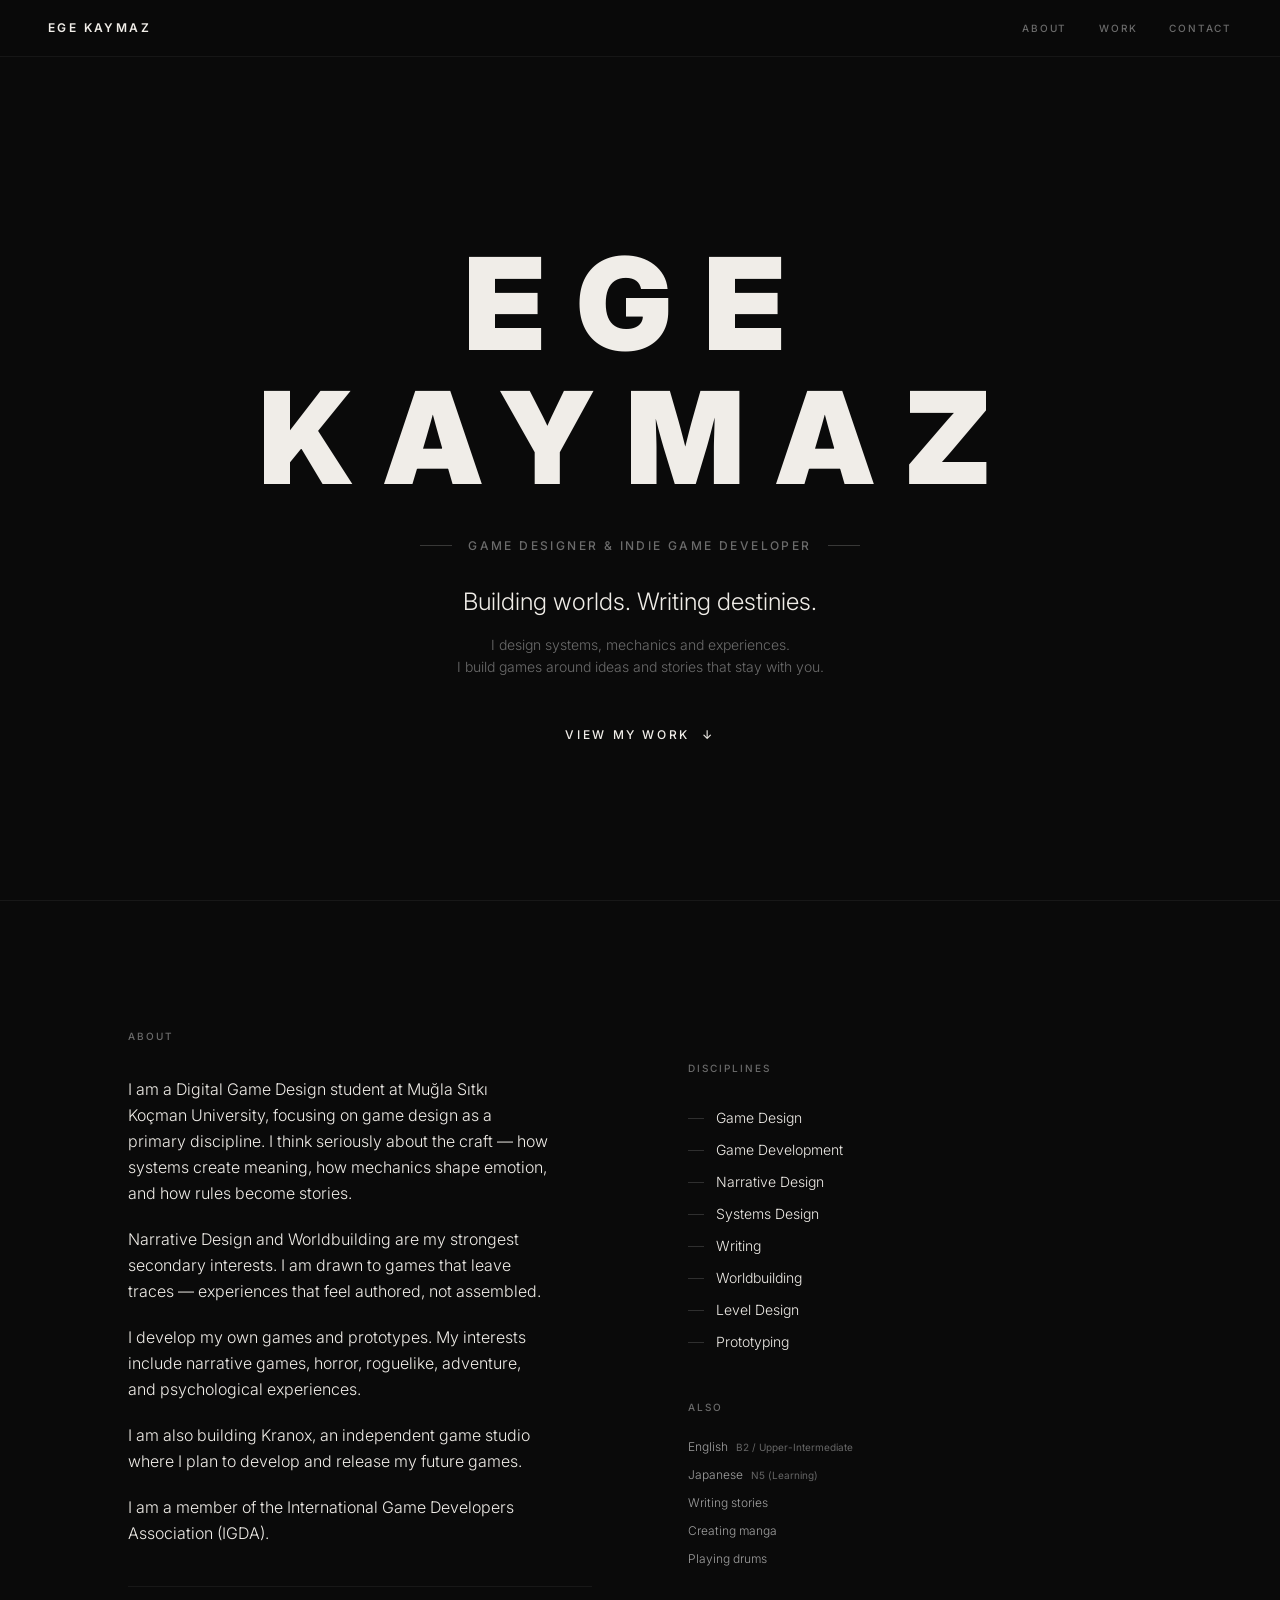
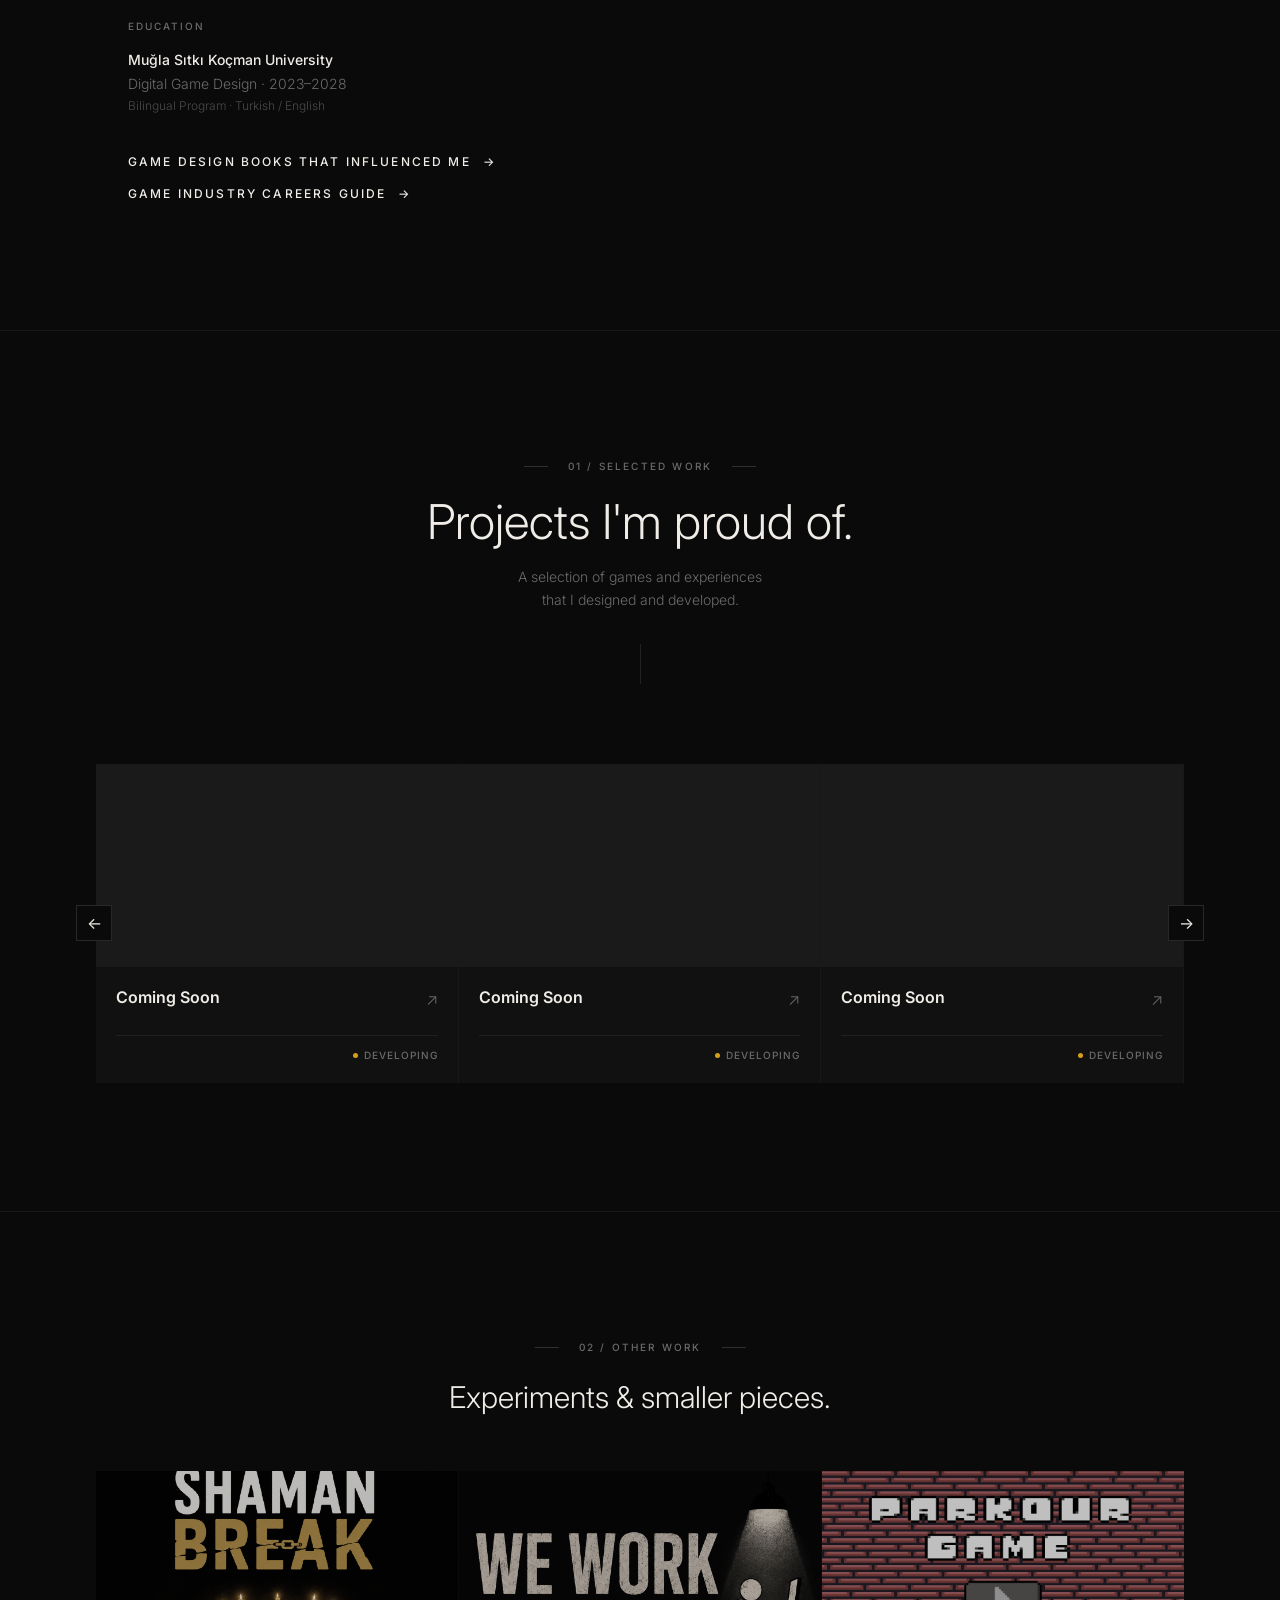
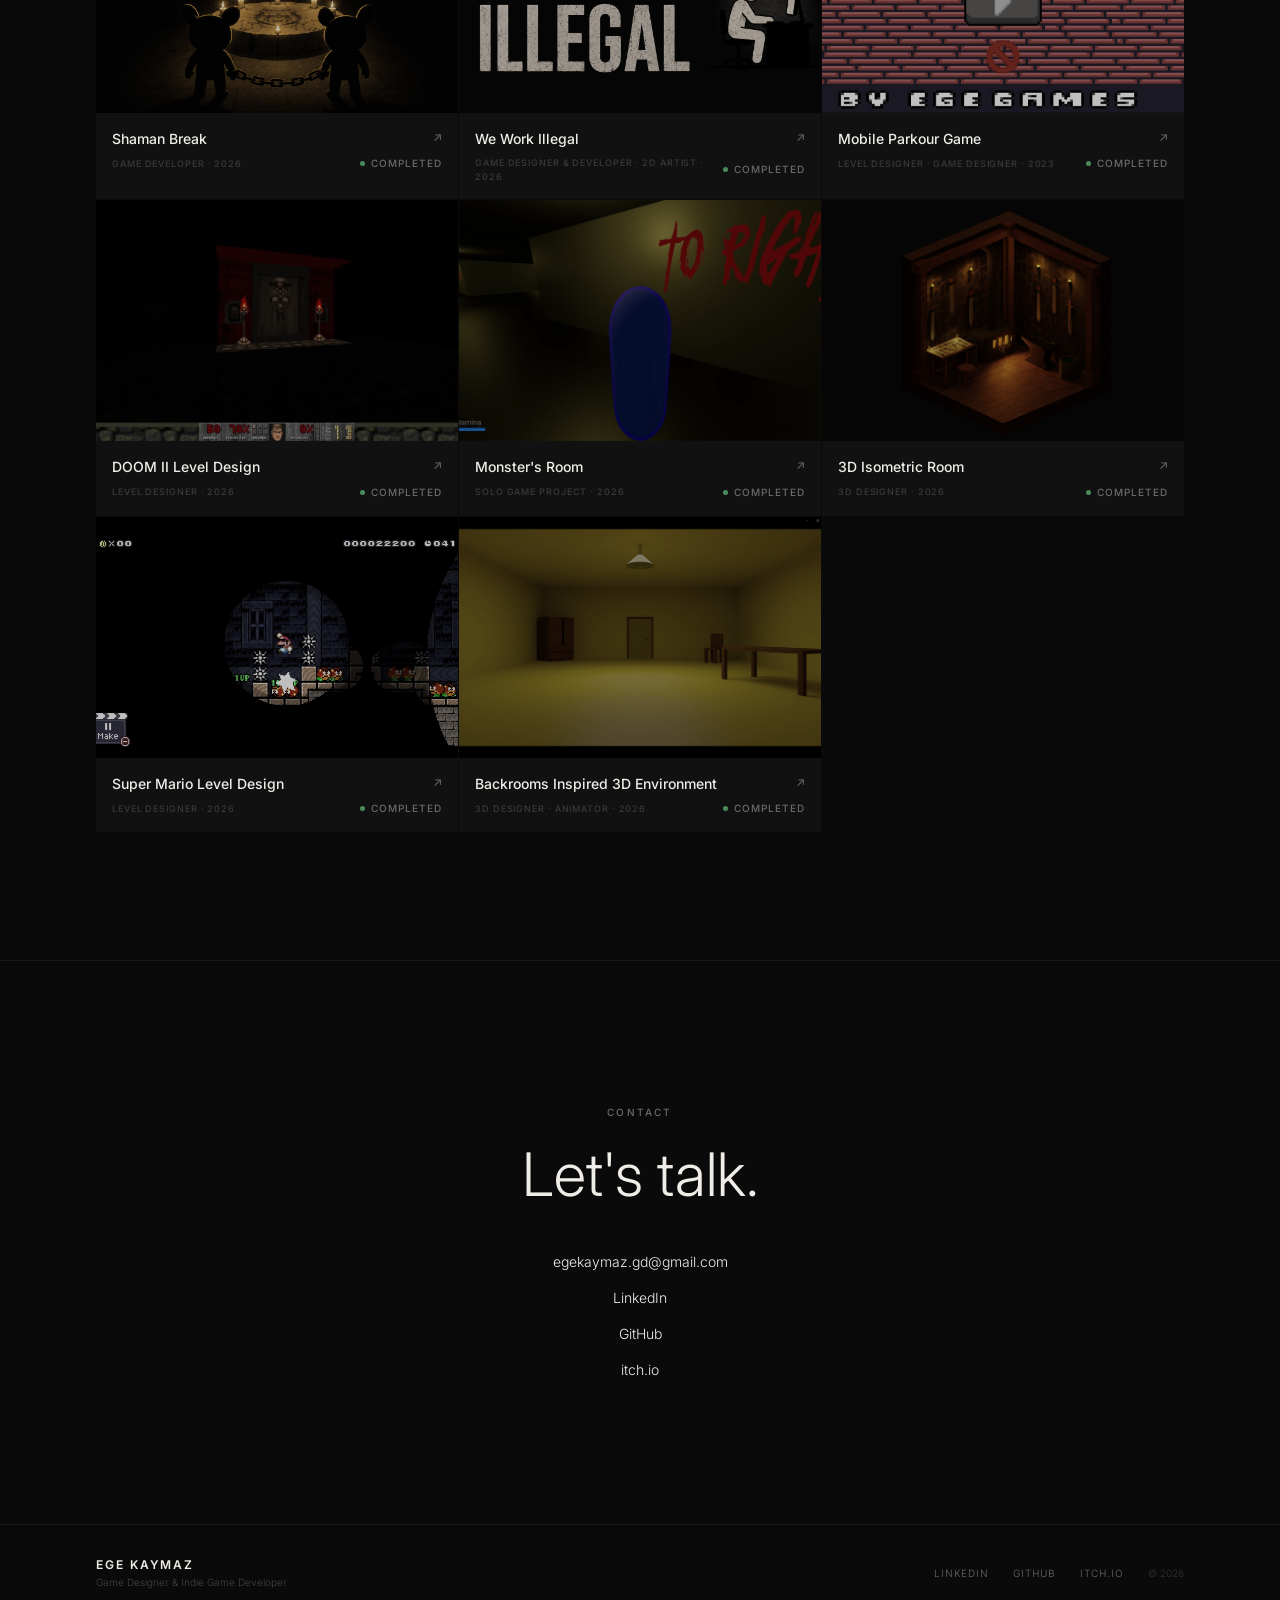
==== commit 7a7b4c0c: "Merge branch 'main' of https://github.com/Egekaymaz1/egekaymaz.com" ====
--- a/index.html
+++ b/index.html
@@ -17,7 +17,6 @@
 
     <meta charset="UTF-8" />
     <meta name="viewport" content="width=device-width, initial-scale=1.0" />
-
     <link rel="icon" type="image/svg+xml" href="/favicon.svg" />
 
     <title>Ege Kaymaz</title>
@@ -34,16 +33,12 @@
       property="og:description"
       content="Ege Kaymaz — Game Designer, Game Developer and Narrative Designer."
     />
-    <meta name="description" content="This web application streamlines project planning by allowing users to create, manage, and share detailed project outlines and examples for effective collaboration.">
-    <meta name="robots" content="noindex, nofollow">
-    <meta property="og:title" content="Ege Kaymaz">
-    <meta property="og:description" content="This web application streamlines project planning by allowing users to create, manage, and share detailed project outlines and examples for effective collaboration.">
-    <script type="module" crossorigin src="/assets/index-_pTTTR60.js"></script>
-    <link rel="stylesheet" crossorigin href="/assets/index-4B03Buhk.css">
+
+    <script type="module" crossorigin src="/assets/index-COAc9yh3.js"></script>
+    <link rel="stylesheet" crossorigin href="/assets/index-B8msDXr0.css" />
   </head>
 
   <body>
     <div id="root"></div>
-
   </body>
 </html>
--- a/assets/index-B8msDXr0.css
+++ b/assets/index-B8msDXr0.css
@@ -0,0 +1 @@
+@import "https://fonts.googleapis.com/css2?family=Inter:wght@300;400;500;600;700;900&display=swap";@layer components;@layer properties{@supports (((-webkit-hyphens:none)) and (not (margin-trim:inline))) or ((-moz-orient:inline) and (not (color:rgb(from red r g b)))){*,:before,:after,::backdrop{--tw-translate-x:0;--tw-translate-y:0;--tw-translate-z:0;--tw-rotate-x:initial;--tw-rotate-y:initial;--tw-rotate-z:initial;--tw-skew-x:initial;--tw-skew-y:initial;--tw-border-style:solid;--tw-leading:initial;--tw-font-weight:initial;--tw-tracking:initial;--tw-blur:initial;--tw-brightness:initial;--tw-contrast:initial;--tw-grayscale:initial;--tw-hue-rotate:initial;--tw-invert:initial;--tw-opacity:initial;--tw-saturate:initial;--tw-sepia:initial;--tw-drop-shadow:initial;--tw-drop-shadow-color:initial;--tw-drop-shadow-alpha:100%;--tw-drop-shadow-size:initial;--tw-backdrop-blur:initial;--tw-backdrop-brightness:initial;--tw-backdrop-contrast:initial;--tw-backdrop-grayscale:initial;--tw-backdrop-hue-rotate:initial;--tw-backdrop-invert:initial;--tw-backdrop-opacity:initial;--tw-backdrop-saturate:initial;--tw-backdrop-sepia:initial;--tw-duration:initial}}}@layer theme{:root,:host{--font-sans:"Inter", sans-serif;--font-mono:ui-monospace, SFMono-Regular, Menlo, Monaco, Consolas, "Liberation Mono", "Courier New", monospace;--color-white:#fff;--spacing:.25rem;--container-5xl:64rem;--container-6xl:72rem;--text-xs:.75rem;--text-xs--line-height:calc(1 / .75);--text-sm:.875rem;--text-sm--line-height:calc(1.25 / .875);--text-base:1rem;--text-base--line-height:calc(1.5 / 1);--text-lg:1.125rem;--text-lg--line-height:calc(1.75 / 1.125);--text-xl:1.25rem;--text-xl--line-height:calc(1.75 / 1.25);--text-2xl:1.5rem;--text-2xl--line-height:calc(2 / 1.5);--text-3xl:1.875rem;--text-3xl--line-height:calc(2.25 / 1.875);--text-4xl:2.25rem;--text-4xl--line-height:calc(2.5 / 2.25);--text-5xl:3rem;--text-5xl--line-height:1;--text-6xl:3.75rem;--text-6xl--line-height:1;--font-weight-light:300;--font-weight-medium:500;--font-weight-semibold:600;--font-weight-bold:700;--font-weight-black:900;--tracking-wide:.025em;--tracking-widest:.1em;--leading-tight:1.25;--leading-snug:1.375;--leading-relaxed:1.625;--blur-sm:8px;--default-transition-duration:.15s;--default-transition-timing-function:cubic-bezier(.4, 0, .2, 1);--default-font-family:var(--font-sans);--default-mono-font-family:var(--font-mono);--color-background:#0a0a0a;--color-foreground:#f0ede8;--color-muted:#6b6b6b;--color-card:#111;--color-border:#ffffff14}}@layer base{*,:after,:before,::backdrop{box-sizing:border-box;border:0 solid;margin:0;padding:0}::file-selector-button{box-sizing:border-box;border:0 solid;margin:0;padding:0}html,:host{-webkit-text-size-adjust:100%;tab-size:4;line-height:1.5;font-family:var(--default-font-family,-apple-system, BlinkMacSystemFont, "Segoe UI", Roboto, "Helvetica Neue", "Noto Sans", Arial, sans-serif, "Apple Color Emoji", "Segoe UI Emoji", "Segoe UI Symbol", "Noto Color Emoji");font-feature-settings:var(--default-font-feature-settings,normal);font-variation-settings:var(--default-font-variation-settings,normal);-webkit-tap-highlight-color:transparent}hr{height:0;color:inherit;border-top-width:1px}abbr:where([title]){-webkit-text-decoration:underline dotted;text-decoration:underline dotted}h1,h2,h3,h4,h5,h6{font-size:inherit;font-weight:inherit}a{color:inherit;-webkit-text-decoration:inherit;-webkit-text-decoration:inherit;-webkit-text-decoration:inherit;-webkit-text-decoration:inherit;text-decoration:inherit}b,strong{font-weight:bolder}code,kbd,samp,pre{font-family:var(--default-mono-font-family,ui-monospace, SFMono-Regular, Menlo, Monaco, Consolas, "Liberation Mono", "Courier New", monospace);font-feature-settings:var(--default-mono-font-feature-settings,normal);font-variation-settings:var(--default-mono-font-variation-settings,normal);font-size:1em}small{font-size:80%}sub,sup{vertical-align:baseline;font-size:75%;line-height:0;position:relative}sub{bottom:-.25em}sup{top:-.5em}table{text-indent:0;border-color:inherit;border-collapse:collapse}:-moz-focusring:where(:not(iframe)){outline:auto}progress{vertical-align:baseline}summary{display:list-item}ol,ul,menu{list-style:none}img,svg,video,canvas,audio,iframe,embed,object{vertical-align:middle;display:block}img,video{max-width:100%;height:auto}button,input,select,optgroup,textarea{font:inherit;font-feature-settings:inherit;font-variation-settings:inherit;letter-spacing:inherit;color:inherit;opacity:1;background-color:#0000;border-radius:0}::file-selector-button{font:inherit;font-feature-settings:inherit;font-variation-settings:inherit;letter-spacing:inherit;color:inherit;opacity:1;background-color:#0000;border-radius:0}:where(select:is([multiple],[size])) optgroup{font-weight:bolder}:where(select:is([multiple],[size])) optgroup option{padding-inline-start:20px}::file-selector-button{margin-inline-end:4px}::placeholder{opacity:1}@supports (not ((-webkit-appearance:-apple-pay-button))) or (contain-intrinsic-size:1px){::placeholder{color:currentColor}@supports (color:color-mix(in lab, red, red)){::placeholder{color:color-mix(in oklab, currentcolor 50%, transparent)}}}textarea{resize:vertical}::-webkit-search-decoration{-webkit-appearance:none}::-webkit-date-and-time-value{min-height:1lh;text-align:inherit}::-webkit-datetime-edit{display:inline-flex}::-webkit-datetime-edit-fields-wrapper{padding:0}::-webkit-datetime-edit{padding-block:0}::-webkit-datetime-edit-year-field{padding-block:0}::-webkit-datetime-edit-month-field{padding-block:0}::-webkit-datetime-edit-day-field{padding-block:0}::-webkit-datetime-edit-hour-field{padding-block:0}::-webkit-datetime-edit-minute-field{padding-block:0}::-webkit-datetime-edit-second-field{padding-block:0}::-webkit-datetime-edit-millisecond-field{padding-block:0}::-webkit-datetime-edit-meridiem-field{padding-block:0}::-webkit-calendar-picker-indicator{line-height:1}:-moz-ui-invalid{box-shadow:none}button,input:where([type=button],[type=reset],[type=submit]){appearance:button}::file-selector-button{appearance:button}::-webkit-inner-spin-button{height:auto}::-webkit-outer-spin-button{height:auto}[hidden]:where(:not([hidden=until-found])){display:none!important}}@layer utilities{.visible{visibility:visible}.absolute{position:absolute}.fixed{position:fixed}.relative{position:relative}.static{position:static}.sticky{position:sticky}.inset-0{inset:0}.top-0{top:0}.top-1\/2{top:50%}.right-0{right:0}.right-3{right:calc(var(--spacing) * 3)}.left-0{left:0}.left-3{left:calc(var(--spacing) * 3)}.z-50{z-index:50}.mx-auto{margin-inline:auto}.mt-0\.5{margin-top:calc(var(--spacing) * .5)}.mt-1{margin-top:var(--spacing)}.mt-6{margin-top:calc(var(--spacing) * 6)}.mt-10{margin-top:calc(var(--spacing) * 10)}.mt-14{margin-top:calc(var(--spacing) * 14)}.mt-auto{margin-top:auto}.mb-1{margin-bottom:var(--spacing)}.mb-1\.5{margin-bottom:calc(var(--spacing) * 1.5)}.mb-2{margin-bottom:calc(var(--spacing) * 2)}.mb-3{margin-bottom:calc(var(--spacing) * 3)}.mb-4{margin-bottom:calc(var(--spacing) * 4)}.mb-5{margin-bottom:calc(var(--spacing) * 5)}.mb-6{margin-bottom:calc(var(--spacing) * 6)}.mb-8{margin-bottom:calc(var(--spacing) * 8)}.mb-12{margin-bottom:calc(var(--spacing) * 12)}.mb-14{margin-bottom:calc(var(--spacing) * 14)}.mb-16{margin-bottom:calc(var(--spacing) * 16)}.block{display:block}.flex{display:flex}.grid{display:grid}.hidden{display:none}.inline{display:inline}.inline-flex{display:inline-flex}.h-full{height:100%}.min-h-\[85vh\]{min-height:85vh}.w-12{width:calc(var(--spacing) * 12)}.w-full{width:100%}.max-w-5xl{max-width:var(--container-5xl)}.max-w-6xl{max-width:var(--container-6xl)}.flex-1{flex:1}.flex-shrink-0{flex-shrink:0}.shrink{flex-shrink:1}.grow{flex-grow:1}.-translate-x-5{--tw-translate-x:calc(var(--spacing) * -5);translate:var(--tw-translate-x) var(--tw-translate-y)}.translate-x-5{--tw-translate-x:calc(var(--spacing) * 5);translate:var(--tw-translate-x) var(--tw-translate-y)}.-translate-y-1\/2{--tw-translate-y:calc(calc(1 / 2 * 100%) * -1);translate:var(--tw-translate-x) var(--tw-translate-y)}.transform{transform:var(--tw-rotate-x,) var(--tw-rotate-y,) var(--tw-rotate-z,) var(--tw-skew-x,) var(--tw-skew-y,)}.cursor-pointer{cursor:pointer}.grid-cols-1{grid-template-columns:repeat(1,minmax(0,1fr))}.grid-cols-2{grid-template-columns:repeat(2,minmax(0,1fr))}.flex-col{flex-direction:column}.items-baseline{align-items:baseline}.items-center{align-items:center}.items-start{align-items:flex-start}.justify-between{justify-content:space-between}.justify-center{justify-content:center}.gap-0{gap:0}.gap-1\.5{gap:calc(var(--spacing) * 1.5)}.gap-2{gap:calc(var(--spacing) * 2)}.gap-3{gap:calc(var(--spacing) * 3)}.gap-4{gap:calc(var(--spacing) * 4)}.gap-5{gap:calc(var(--spacing) * 5)}.gap-6{gap:calc(var(--spacing) * 6)}.gap-8{gap:calc(var(--spacing) * 8)}.gap-14{gap:calc(var(--spacing) * 14)}.gap-16{gap:calc(var(--spacing) * 16)}.gap-x-12{column-gap:calc(var(--spacing) * 12)}.overflow-hidden{overflow:hidden}.rounded-full{border-radius:2147483647px}.border{border-style:var(--tw-border-style);border-width:1px}.border-border{border-color:var(--color-border)}.border-white\/20{border-color:#fff3}@supports (color:color-mix(in lab, red, red)){.border-white\/20{border-color:color-mix(in oklab, var(--color-white) 20%, transparent)}}.bg-\[\#0a0a0a\]\/80{background-color:oklab(14.4788% 1.49012e-8 -7.45058e-9/.8)}.bg-background{background-color:var(--color-background)}.object-cover{object-fit:cover}.p-4{padding:calc(var(--spacing) * 4)}.p-5{padding:calc(var(--spacing) * 5)}.px-6{padding-inline:calc(var(--spacing) * 6)}.px-8{padding-inline:calc(var(--spacing) * 8)}.py-4{padding-block:calc(var(--spacing) * 4)}.py-5{padding-block:calc(var(--spacing) * 5)}.py-8{padding-block:calc(var(--spacing) * 8)}.py-12{padding-block:calc(var(--spacing) * 12)}.py-14{padding-block:calc(var(--spacing) * 14)}.py-16{padding-block:calc(var(--spacing) * 16)}.py-24{padding-block:calc(var(--spacing) * 24)}.py-28{padding-block:calc(var(--spacing) * 28)}.pt-3{padding-top:calc(var(--spacing) * 3)}.pt-8{padding-top:calc(var(--spacing) * 8)}.pt-14{padding-top:calc(var(--spacing) * 14)}.pt-16{padding-top:calc(var(--spacing) * 16)}.pb-1{padding-bottom:var(--spacing)}.pb-2{padding-bottom:calc(var(--spacing) * 2)}.pb-4{padding-bottom:calc(var(--spacing) * 4)}.pb-16{padding-bottom:calc(var(--spacing) * 16)}.text-center{text-align:center}.text-left{text-align:left}.font-sans{font-family:var(--font-sans)}.text-2xl{font-size:var(--text-2xl);line-height:var(--tw-leading,var(--text-2xl--line-height))}.text-3xl{font-size:var(--text-3xl);line-height:var(--tw-leading,var(--text-3xl--line-height))}.text-4xl{font-size:var(--text-4xl);line-height:var(--tw-leading,var(--text-4xl--line-height))}.text-base{font-size:var(--text-base);line-height:var(--tw-leading,var(--text-base--line-height))}.text-lg{font-size:var(--text-lg);line-height:var(--tw-leading,var(--text-lg--line-height))}.text-sm{font-size:var(--text-sm);line-height:var(--tw-leading,var(--text-sm--line-height))}.text-xl{font-size:var(--text-xl);line-height:var(--tw-leading,var(--text-xl--line-height))}.text-xs{font-size:var(--text-xs);line-height:var(--tw-leading,var(--text-xs--line-height))}.text-\[9px\]{font-size:9px}.text-\[10px\]{font-size:10px}.text-\[clamp\(3\.5rem\,10vw\,8\.5rem\)\]{font-size:clamp(3.5rem,10vw,8.5rem)}.leading-none{--tw-leading:1;line-height:1}.leading-relaxed{--tw-leading:var(--leading-relaxed);line-height:var(--leading-relaxed)}.leading-snug{--tw-leading:var(--leading-snug);line-height:var(--leading-snug)}.leading-tight{--tw-leading:var(--leading-tight);line-height:var(--leading-tight)}.font-black{--tw-font-weight:var(--font-weight-black);font-weight:var(--font-weight-black)}.font-bold{--tw-font-weight:var(--font-weight-bold);font-weight:var(--font-weight-bold)}.font-light{--tw-font-weight:var(--font-weight-light);font-weight:var(--font-weight-light)}.font-medium{--tw-font-weight:var(--font-weight-medium);font-weight:var(--font-weight-medium)}.font-semibold{--tw-font-weight:var(--font-weight-semibold);font-weight:var(--font-weight-semibold)}.tracking-\[0\.2em\]{--tw-tracking:.2em;letter-spacing:.2em}.tracking-\[0\.3em\]{--tw-tracking:.3em;letter-spacing:.3em}.tracking-\[0\.16em\]{--tw-tracking:.16em;letter-spacing:.16em}.tracking-\[0\.18em\]{--tw-tracking:.18em;letter-spacing:.18em}.tracking-\[0\.22em\]{--tw-tracking:.22em;letter-spacing:.22em}.tracking-wide{--tw-tracking:var(--tracking-wide);letter-spacing:var(--tracking-wide)}.tracking-widest{--tw-tracking:var(--tracking-widest);letter-spacing:var(--tracking-widest)}.text-foreground{color:var(--color-foreground)}.text-muted{color:var(--color-muted)}.lowercase{text-transform:lowercase}.uppercase{text-transform:uppercase}.underline{text-decoration-line:underline}.blur{--tw-blur:blur(8px);filter:var(--tw-blur,) var(--tw-brightness,) var(--tw-contrast,) var(--tw-grayscale,) var(--tw-hue-rotate,) var(--tw-invert,) var(--tw-saturate,) var(--tw-sepia,) var(--tw-drop-shadow,)}.filter{filter:var(--tw-blur,) var(--tw-brightness,) var(--tw-contrast,) var(--tw-grayscale,) var(--tw-hue-rotate,) var(--tw-invert,) var(--tw-saturate,) var(--tw-sepia,) var(--tw-drop-shadow,)}.backdrop-blur-sm{--tw-backdrop-blur:blur(var(--blur-sm));-webkit-backdrop-filter:var(--tw-backdrop-blur,) var(--tw-backdrop-brightness,) var(--tw-backdrop-contrast,) var(--tw-backdrop-grayscale,) var(--tw-backdrop-hue-rotate,) var(--tw-backdrop-invert,) var(--tw-backdrop-opacity,) var(--tw-backdrop-saturate,) var(--tw-backdrop-sepia,);backdrop-filter:var(--tw-backdrop-blur,) var(--tw-backdrop-brightness,) var(--tw-backdrop-contrast,) var(--tw-backdrop-grayscale,) var(--tw-backdrop-hue-rotate,) var(--tw-backdrop-invert,) var(--tw-backdrop-opacity,) var(--tw-backdrop-saturate,) var(--tw-backdrop-sepia,)}.transition{transition-property:color,background-color,border-color,outline-color,text-decoration-color,fill,stroke,--tw-gradient-from,--tw-gradient-via,--tw-gradient-to,opacity,box-shadow,transform,translate,scale,rotate,filter,-webkit-backdrop-filter,backdrop-filter,display,content-visibility,overlay,pointer-events;transition-timing-function:var(--tw-ease,var(--default-transition-timing-function));transition-duration:var(--tw-duration,var(--default-transition-duration))}.transition-opacity{transition-property:opacity;transition-timing-function:var(--tw-ease,var(--default-transition-timing-function));transition-duration:var(--tw-duration,var(--default-transition-duration))}.transition-transform{transition-property:transform,translate,scale,rotate;transition-timing-function:var(--tw-ease,var(--default-transition-timing-function));transition-duration:var(--tw-duration,var(--default-transition-duration))}.duration-300{--tw-duration:.3s;transition-duration:.3s}.duration-700{--tw-duration:.7s;transition-duration:.7s}.select-none{-webkit-user-select:none;user-select:none}@media (hover:hover){.group-hover\:translate-x-0\.5:is(:where(.group):hover *){--tw-translate-x:calc(var(--spacing) * .5);translate:var(--tw-translate-x) var(--tw-translate-y)}.group-hover\:-translate-y-0\.5:is(:where(.group):hover *){--tw-translate-y:calc(var(--spacing) * -.5);translate:var(--tw-translate-x) var(--tw-translate-y)}.group-hover\:translate-y-0\.5:is(:where(.group):hover *){--tw-translate-y:calc(var(--spacing) * .5);translate:var(--tw-translate-x) var(--tw-translate-y)}.group-hover\:scale-\[1\.03\]:is(:where(.group):hover *){scale:1.03}.group-hover\:scale-\[1\.04\]:is(:where(.group):hover *){scale:1.04}.group-hover\:opacity-70:is(:where(.group):hover *){opacity:.7}.hover\:opacity-50:hover{opacity:.5}.hover\:opacity-60:hover{opacity:.6}}@media (width>=40rem){.sm\:grid-cols-2{grid-template-columns:repeat(2,minmax(0,1fr))}.sm\:grid-cols-3{grid-template-columns:repeat(3,minmax(0,1fr))}.sm\:grid-cols-4{grid-template-columns:repeat(4,minmax(0,1fr))}.sm\:flex-row{flex-direction:row}}@media (width>=48rem){.md\:mb-20{margin-bottom:calc(var(--spacing) * 20)}.md\:grid-cols-2{grid-template-columns:repeat(2,minmax(0,1fr))}.md\:grid-cols-\[180px_1fr\]{grid-template-columns:180px 1fr}.md\:gap-12{gap:calc(var(--spacing) * 12)}.md\:px-12{padding-inline:calc(var(--spacing) * 12)}.md\:px-16{padding-inline:calc(var(--spacing) * 16)}.md\:py-32{padding-block:calc(var(--spacing) * 32)}.md\:py-36{padding-block:calc(var(--spacing) * 36)}.md\:text-2xl{font-size:var(--text-2xl);line-height:var(--tw-leading,var(--text-2xl--line-height))}.md\:text-3xl{font-size:var(--text-3xl);line-height:var(--tw-leading,var(--text-3xl--line-height))}.md\:text-4xl{font-size:var(--text-4xl);line-height:var(--tw-leading,var(--text-4xl--line-height))}.md\:text-5xl{font-size:var(--text-5xl);line-height:var(--tw-leading,var(--text-5xl--line-height))}.md\:text-xl{font-size:var(--text-xl);line-height:var(--tw-leading,var(--text-xl--line-height))}}@media (width>=64rem){.lg\:grid-cols-2{grid-template-columns:repeat(2,minmax(0,1fr))}.lg\:grid-cols-3{grid-template-columns:repeat(3,minmax(0,1fr))}.lg\:gap-24{gap:calc(var(--spacing) * 24)}.lg\:px-24{padding-inline:calc(var(--spacing) * 24)}.lg\:pt-8{padding-top:calc(var(--spacing) * 8)}.lg\:text-5xl{font-size:var(--text-5xl);line-height:var(--tw-leading,var(--text-5xl--line-height))}.lg\:text-6xl{font-size:var(--text-6xl);line-height:var(--tw-leading,var(--text-6xl--line-height))}}}html{color:#f0ede8;scroll-behavior:smooth;background-color:#0a0a0a;font-family:Inter,sans-serif}*{scrollbar-width:none}::-webkit-scrollbar{display:none}@property --tw-translate-x{syntax:"*";inherits:false;initial-value:0}@property --tw-translate-y{syntax:"*";inherits:false;initial-value:0}@property --tw-translate-z{syntax:"*";inherits:false;initial-value:0}@property --tw-rotate-x{syntax:"*";inherits:false}@property --tw-rotate-y{syntax:"*";inherits:false}@property --tw-rotate-z{syntax:"*";inherits:false}@property --tw-skew-x{syntax:"*";inherits:false}@property --tw-skew-y{syntax:"*";inherits:false}@property --tw-border-style{syntax:"*";inherits:false;initial-value:solid}@property --tw-leading{syntax:"*";inherits:false}@property --tw-font-weight{syntax:"*";inherits:false}@property --tw-tracking{syntax:"*";inherits:false}@property --tw-blur{syntax:"*";inherits:false}@property --tw-brightness{syntax:"*";inherits:false}@property --tw-contrast{syntax:"*";inherits:false}@property --tw-grayscale{syntax:"*";inherits:false}@property --tw-hue-rotate{syntax:"*";inherits:false}@property --tw-invert{syntax:"*";inherits:false}@property --tw-opacity{syntax:"*";inherits:false}@property --tw-saturate{syntax:"*";inherits:false}@property --tw-sepia{syntax:"*";inherits:false}@property --tw-drop-shadow{syntax:"*";inherits:false}@property --tw-drop-shadow-color{syntax:"*";inherits:false}@property --tw-drop-shadow-alpha{syntax:"<percentage>";inherits:false;initial-value:100%}@property --tw-drop-shadow-size{syntax:"*";inherits:false}@property --tw-backdrop-blur{syntax:"*";inherits:false}@property --tw-backdrop-brightness{syntax:"*";inherits:false}@property --tw-backdrop-contrast{syntax:"*";inherits:false}@property --tw-backdrop-grayscale{syntax:"*";inherits:false}@property --tw-backdrop-hue-rotate{syntax:"*";inherits:false}@property --tw-backdrop-invert{syntax:"*";inherits:false}@property --tw-backdrop-opacity{syntax:"*";inherits:false}@property --tw-backdrop-saturate{syntax:"*";inherits:false}@property --tw-backdrop-sepia{syntax:"*";inherits:false}@property --tw-duration{syntax:"*";inherits:false}
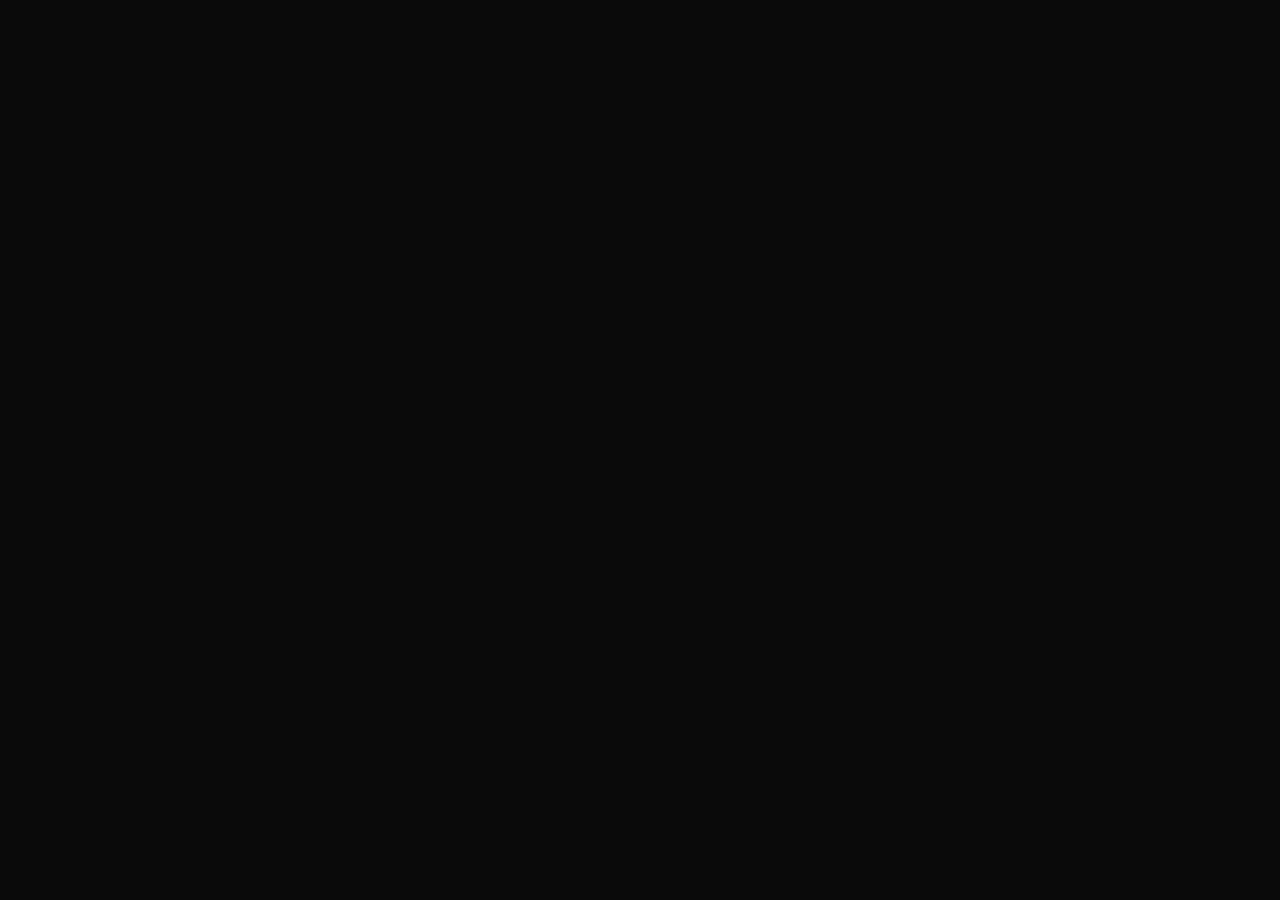
==== commit 7c194505: "Update" ====
--- a/index.html
+++ b/index.html
@@ -34,11 +34,11 @@
       content="Ege Kaymaz — Game Designer, Game Developer and Narrative Designer."
     />
 
-    <script type="module" crossorigin src="/assets/index-COAc9yh3.js"></script>
+    <script type="module" crossorigin src="/assets/index-q-KAeqX.js"></script>
     <link rel="stylesheet" crossorigin href="/assets/index-B8msDXr0.css" />
   </head>
 
   <body>
     <div id="root"></div>
   </body>
-</html>+</html>
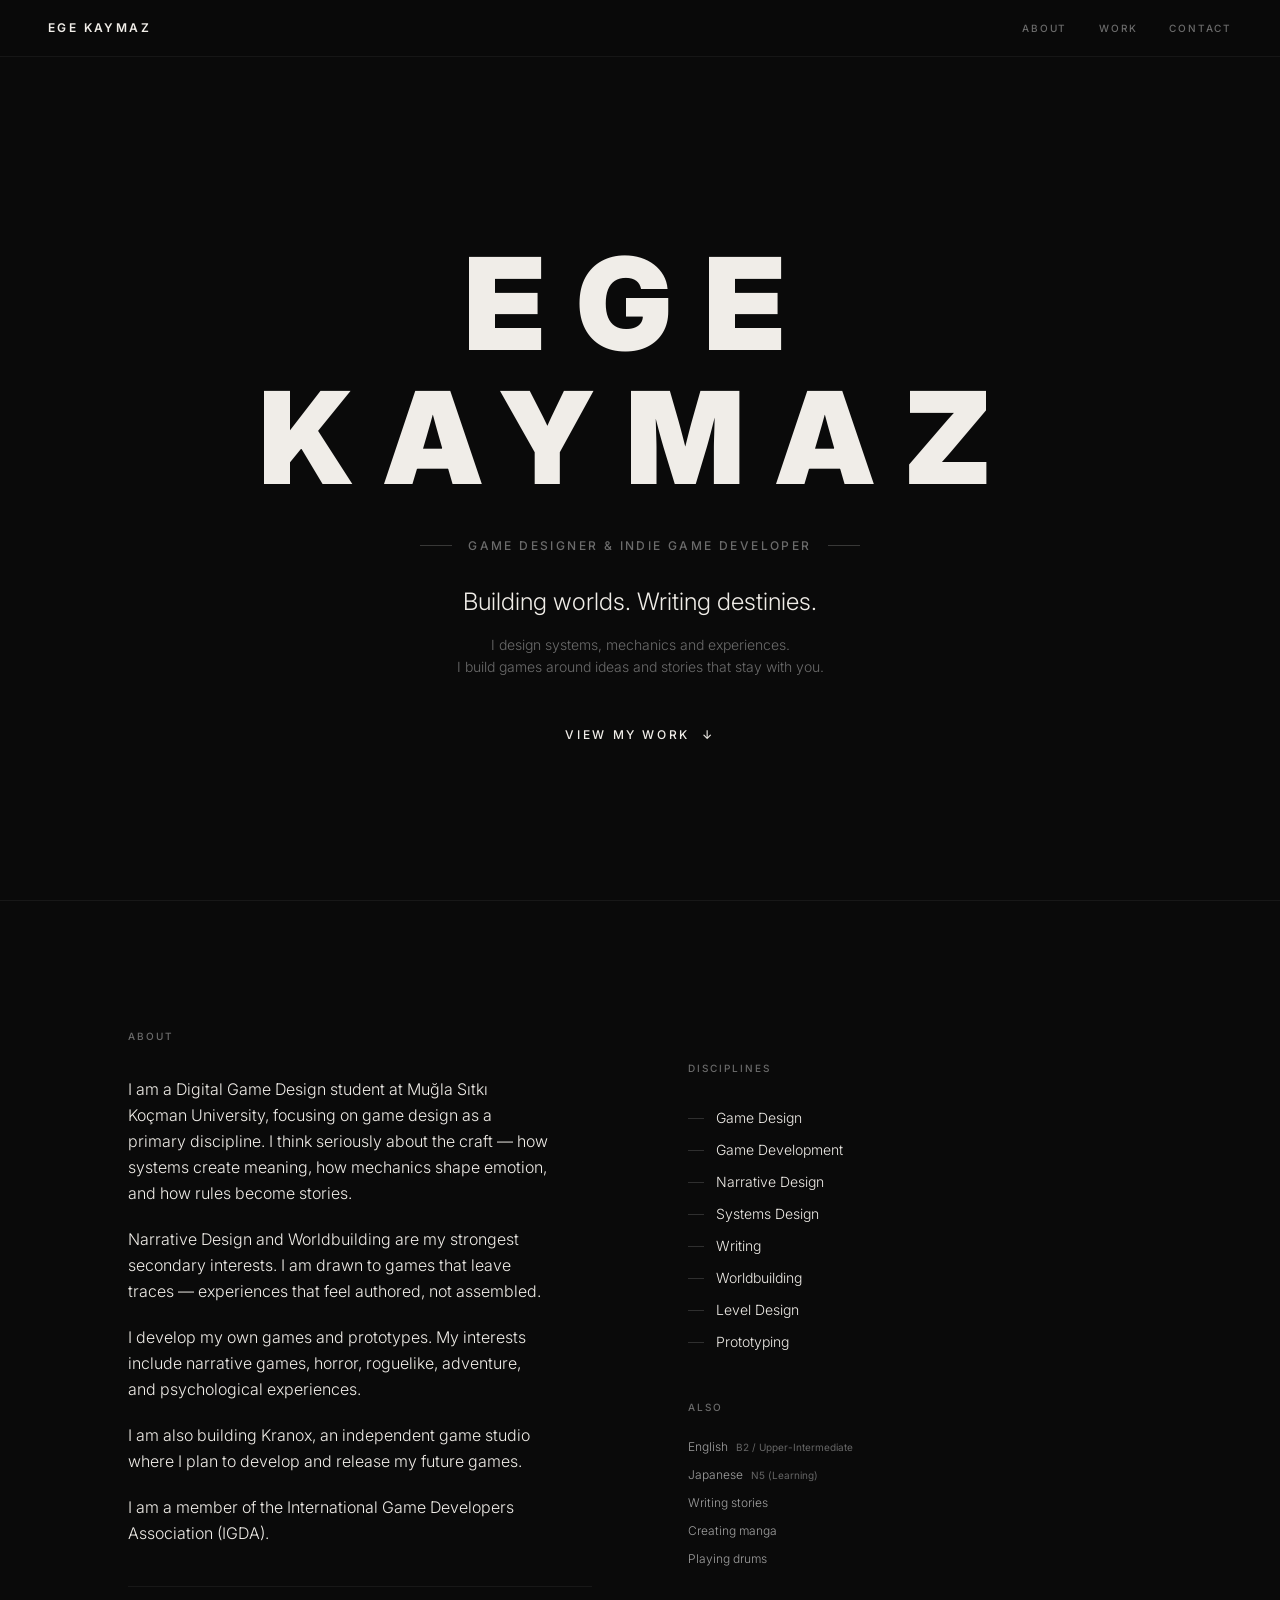
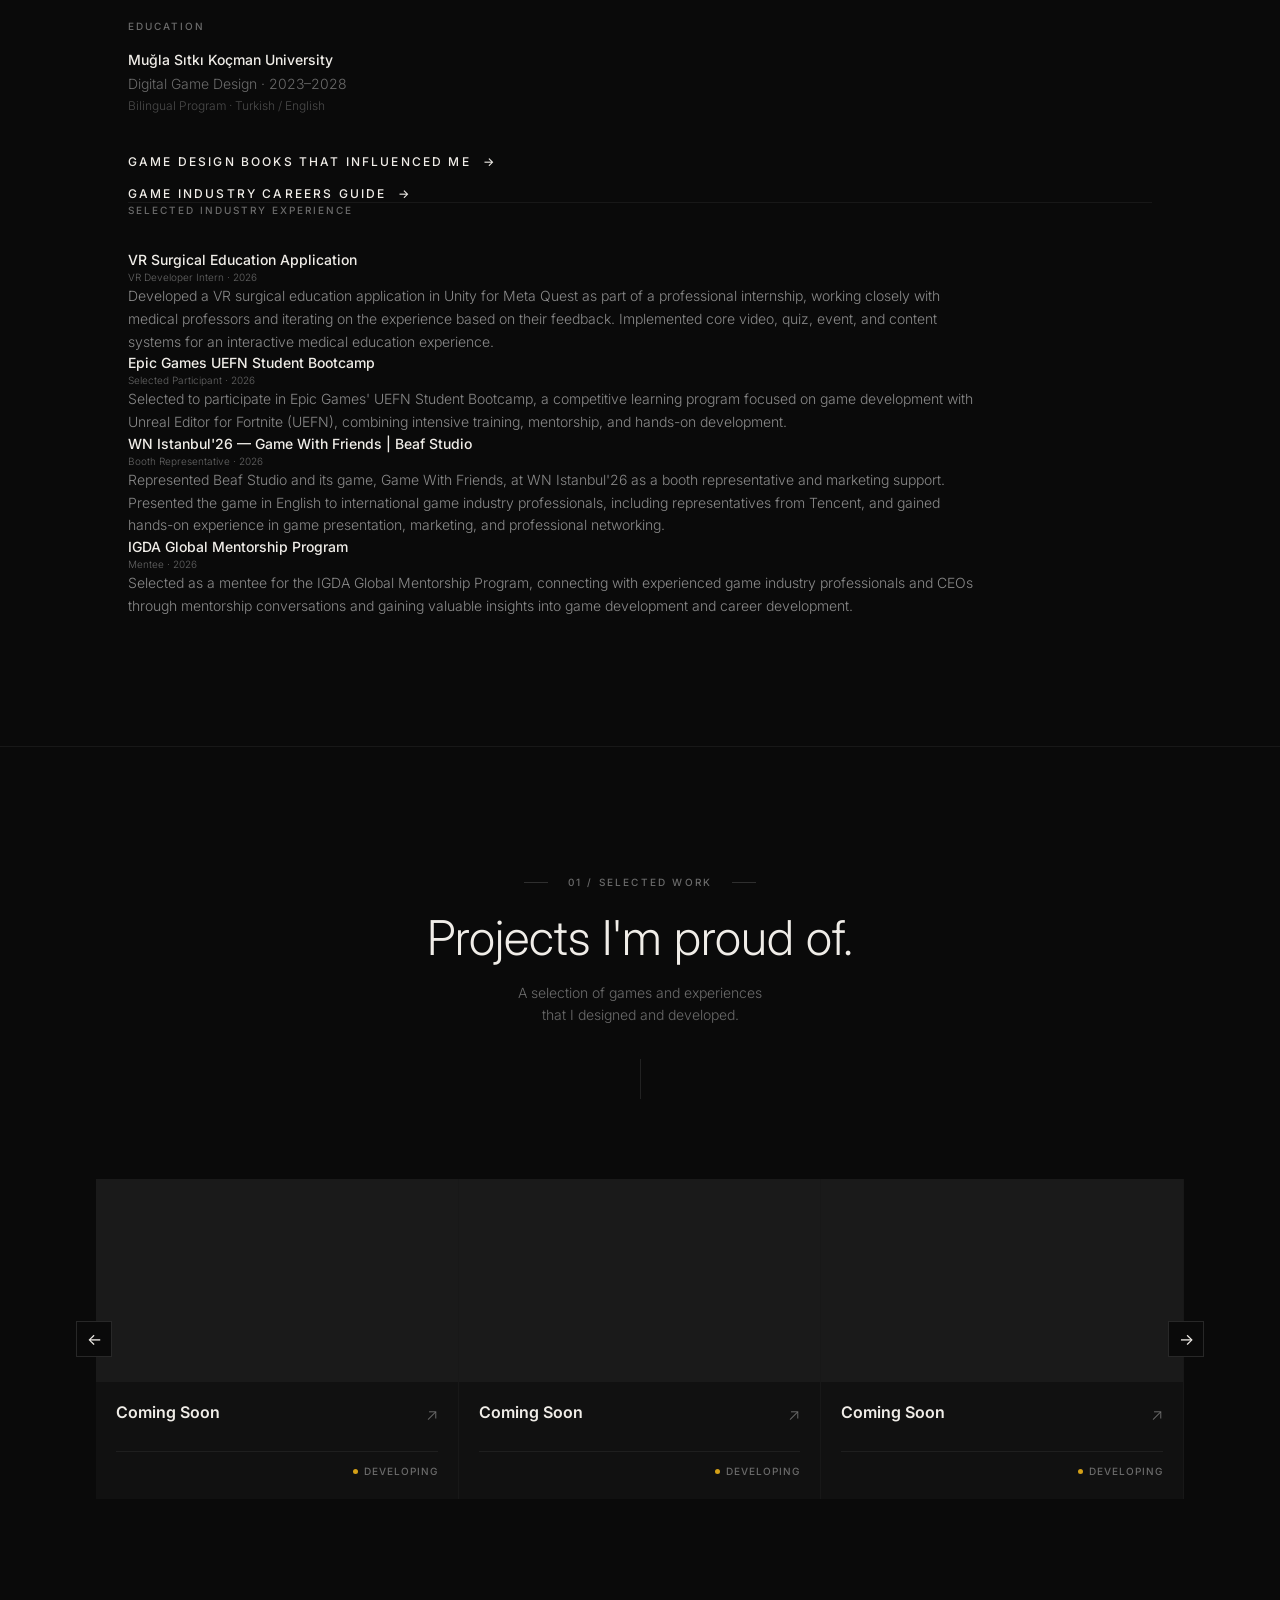
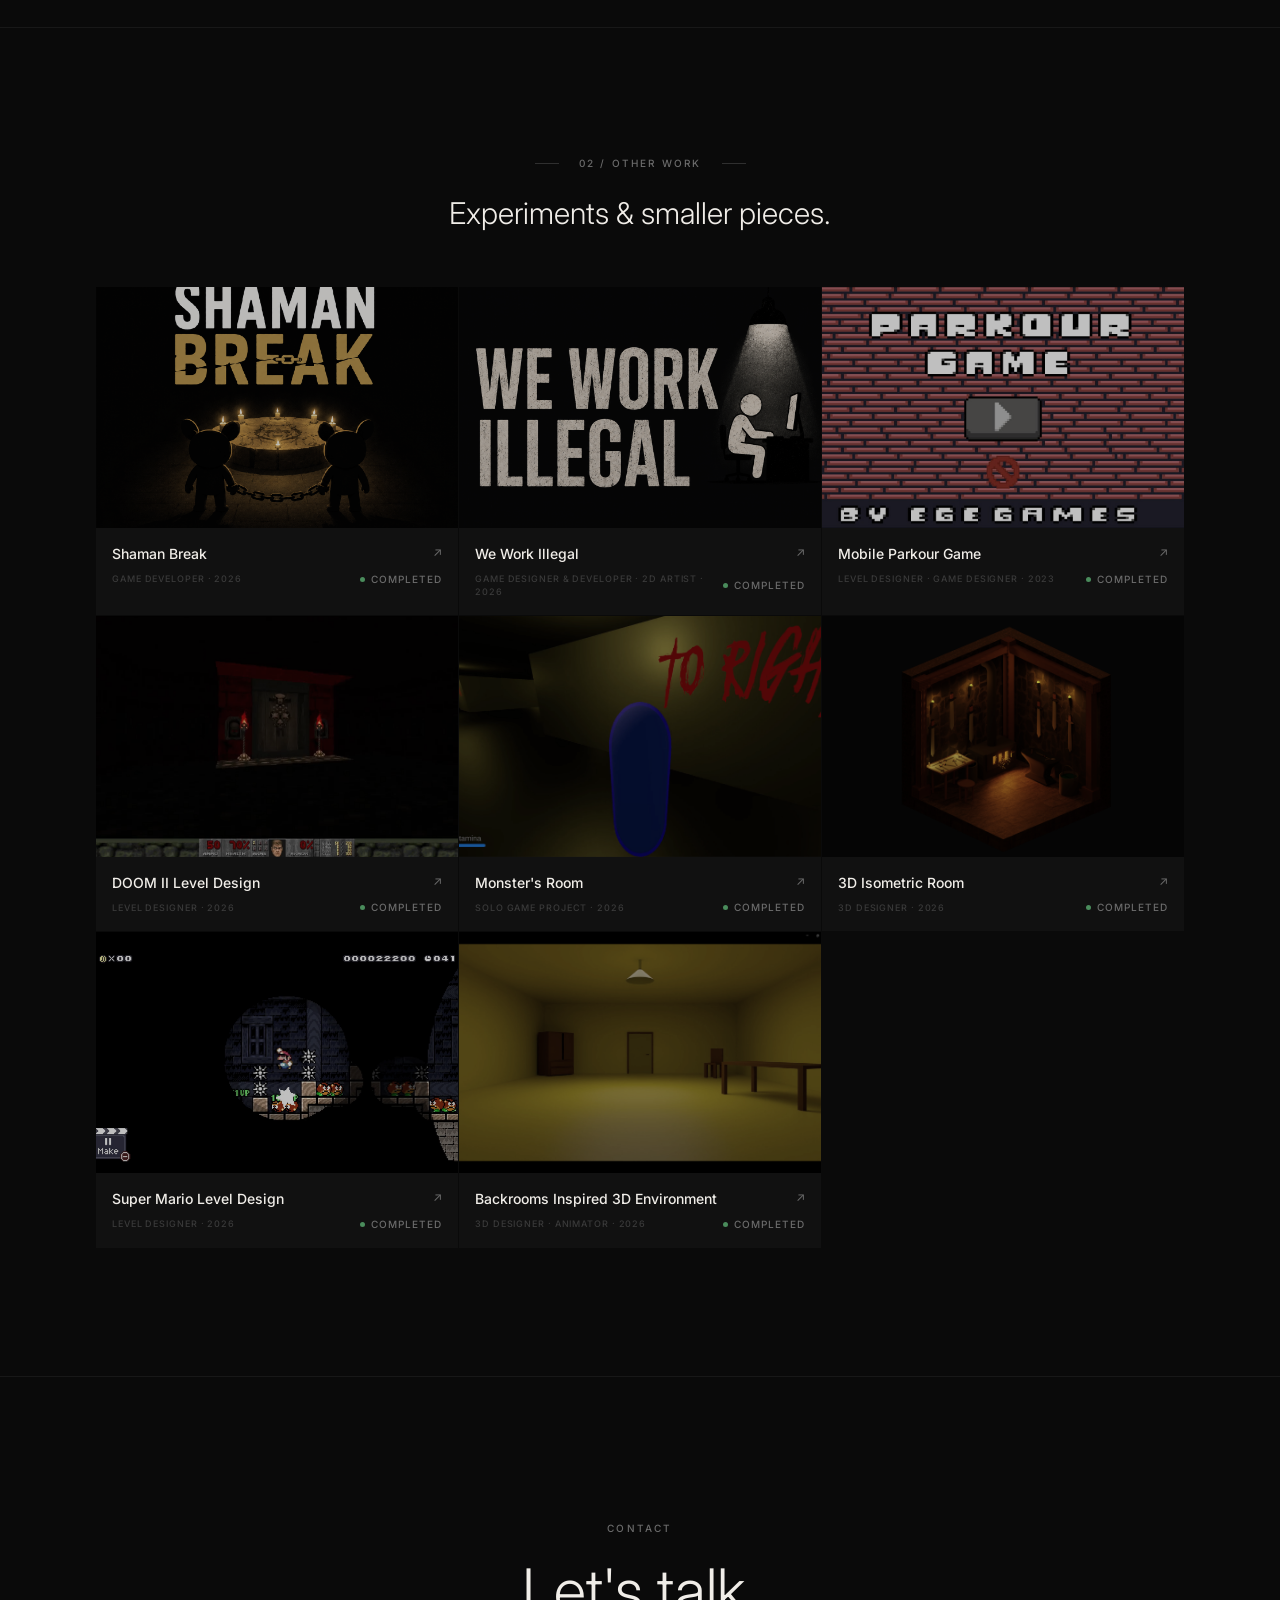
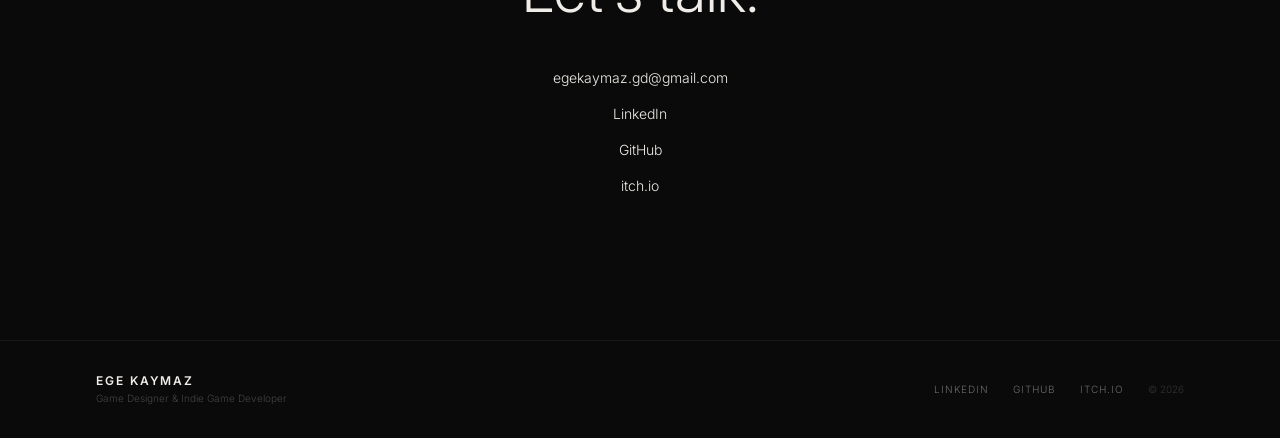
==== commit c0e400e5: "Update" ====
--- a/index.html
+++ b/index.html
@@ -34,7 +34,7 @@
       content="Ege Kaymaz — Game Designer, Game Developer and Narrative Designer."
     />
 
-    <script type="module" crossorigin src="/assets/index-q-KAeqX.js"></script>
+    <script type="module" crossorigin src="/assets/index-_pTTTR60.js"></script>
     <link rel="stylesheet" crossorigin href="/assets/index-B8msDXr0.css" />
   </head>
 
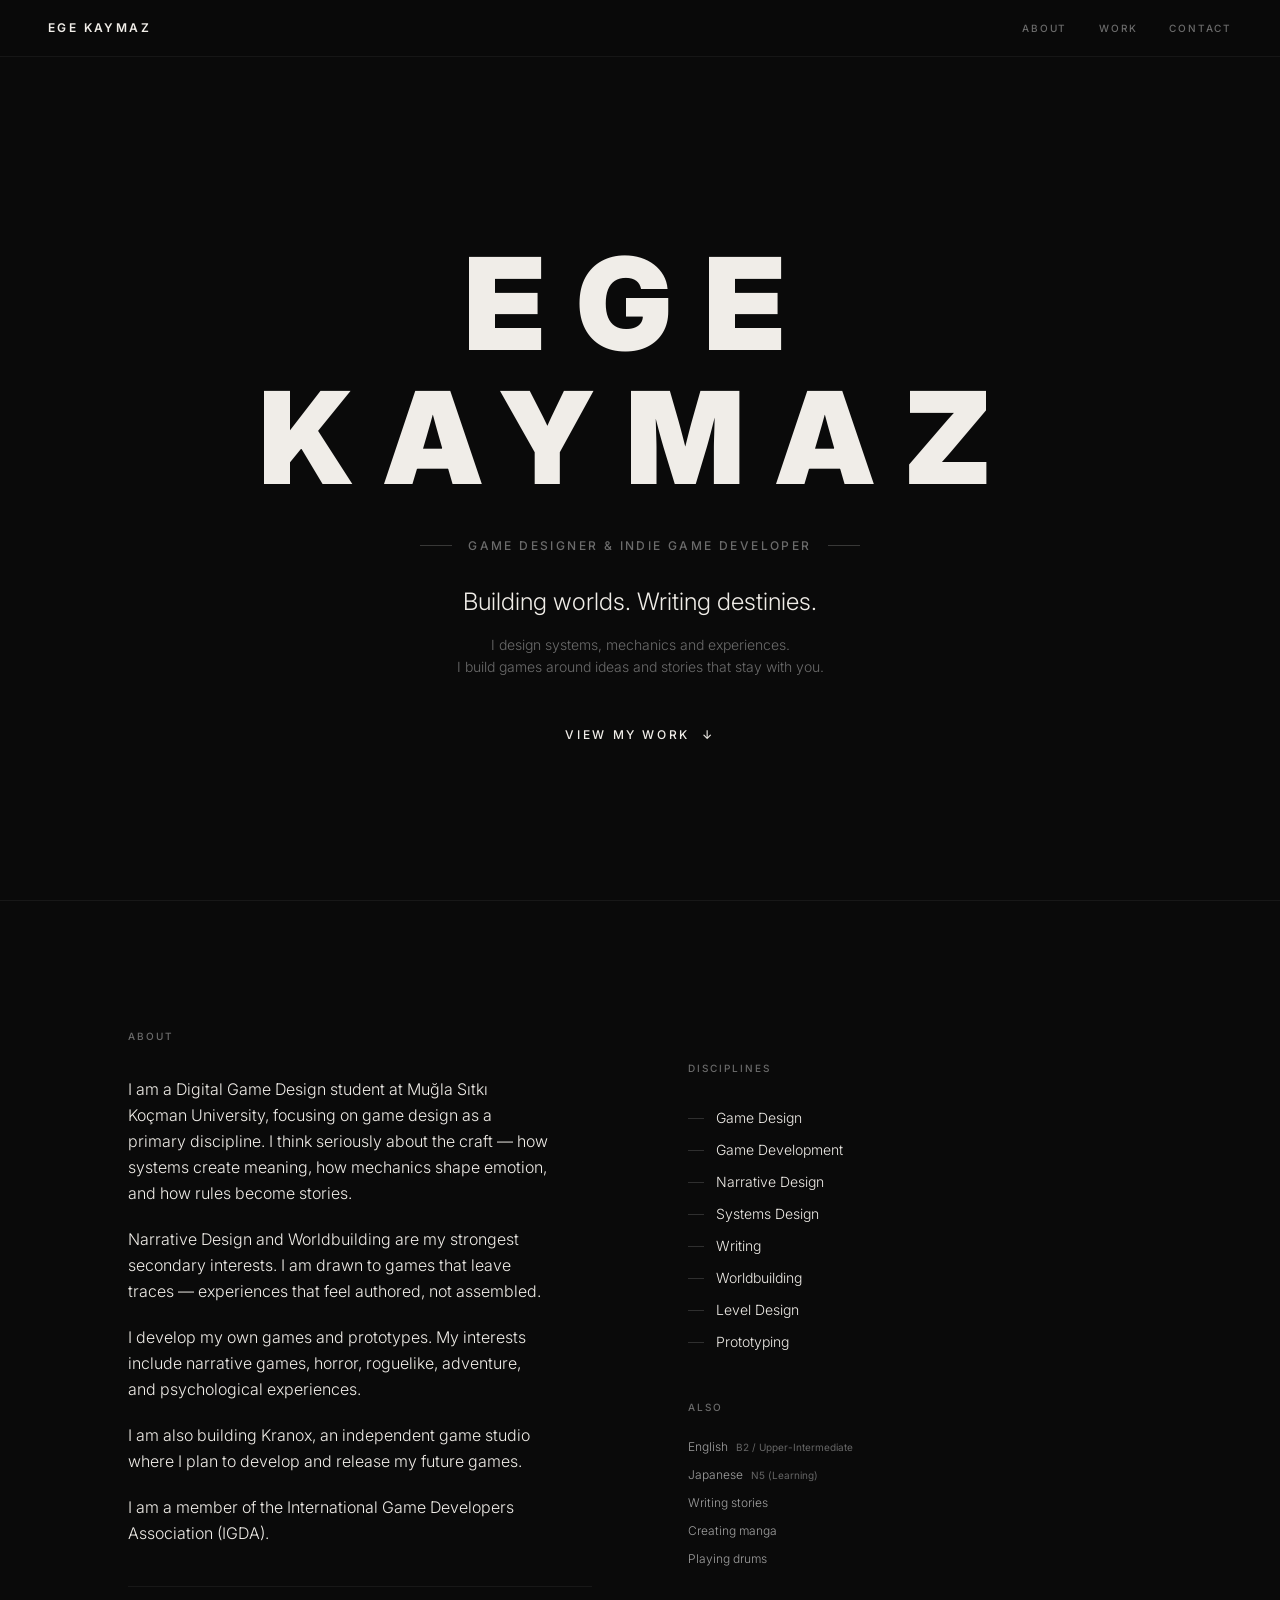
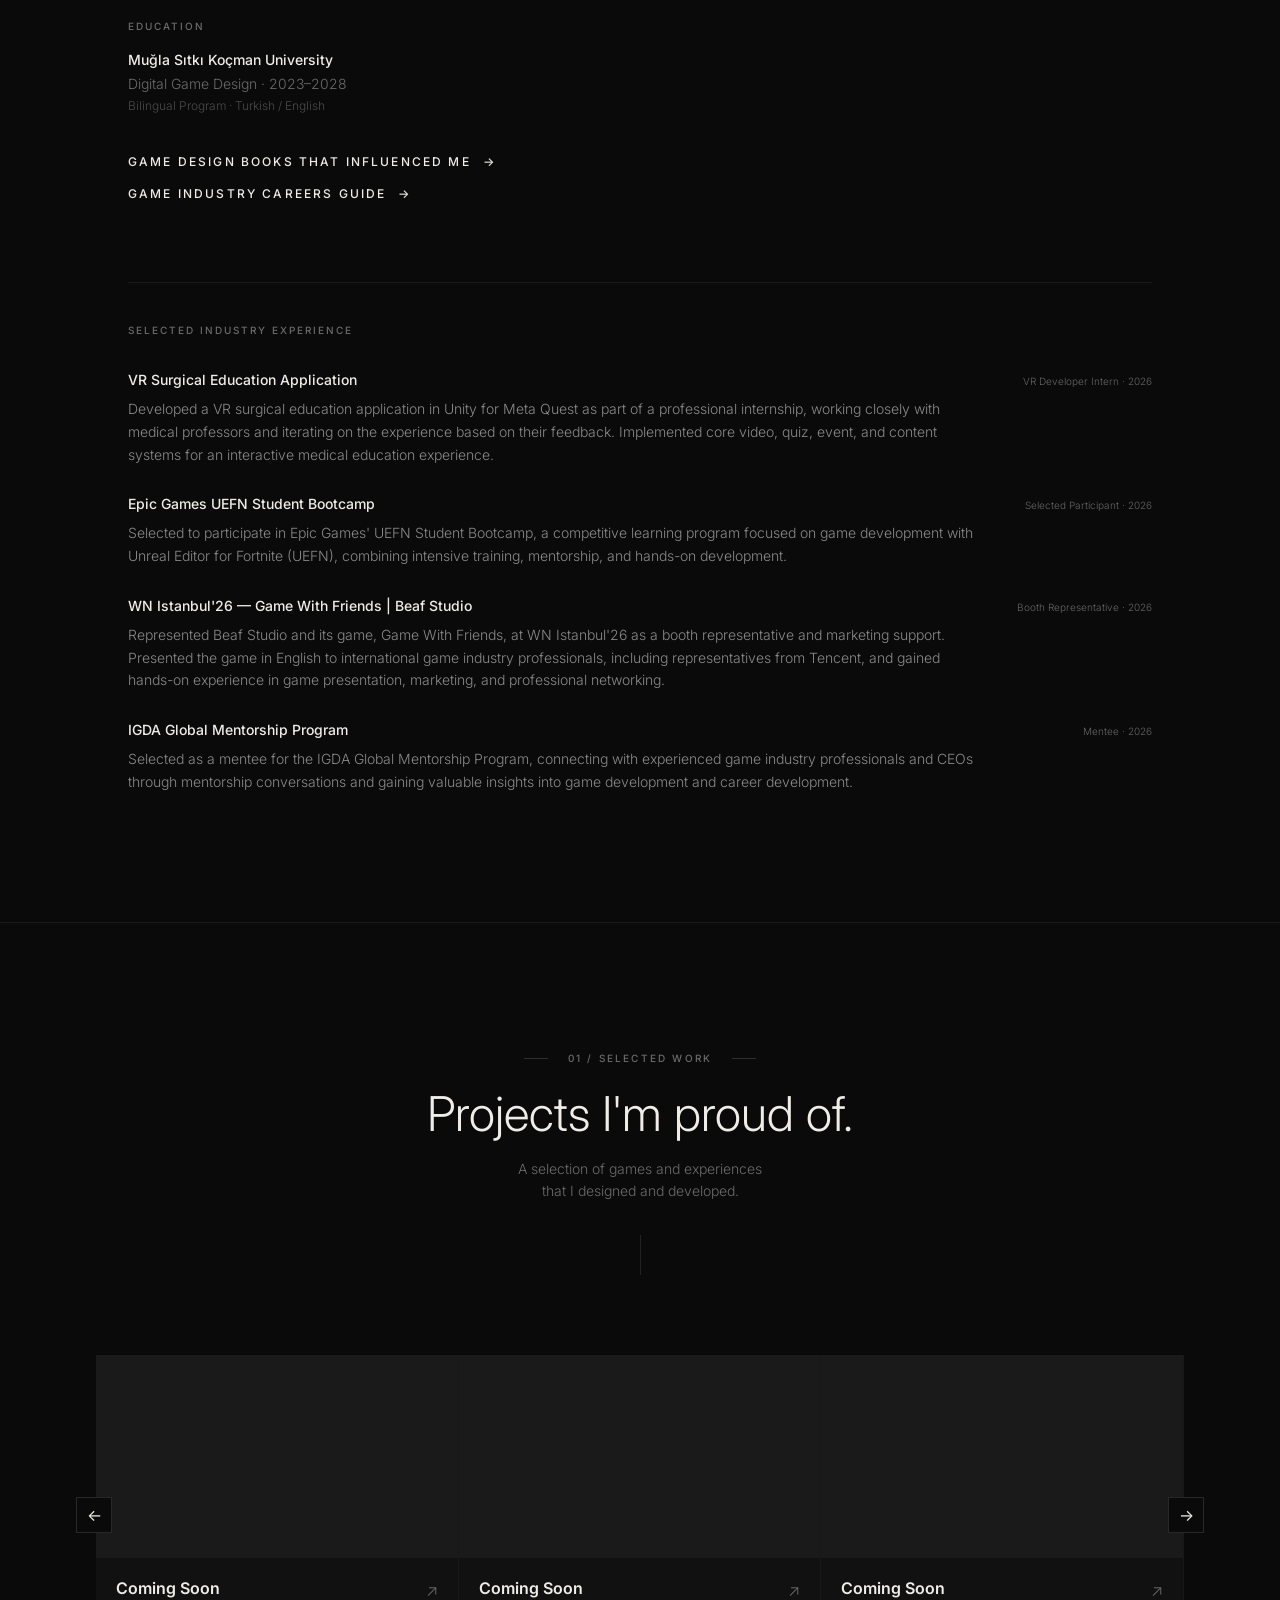
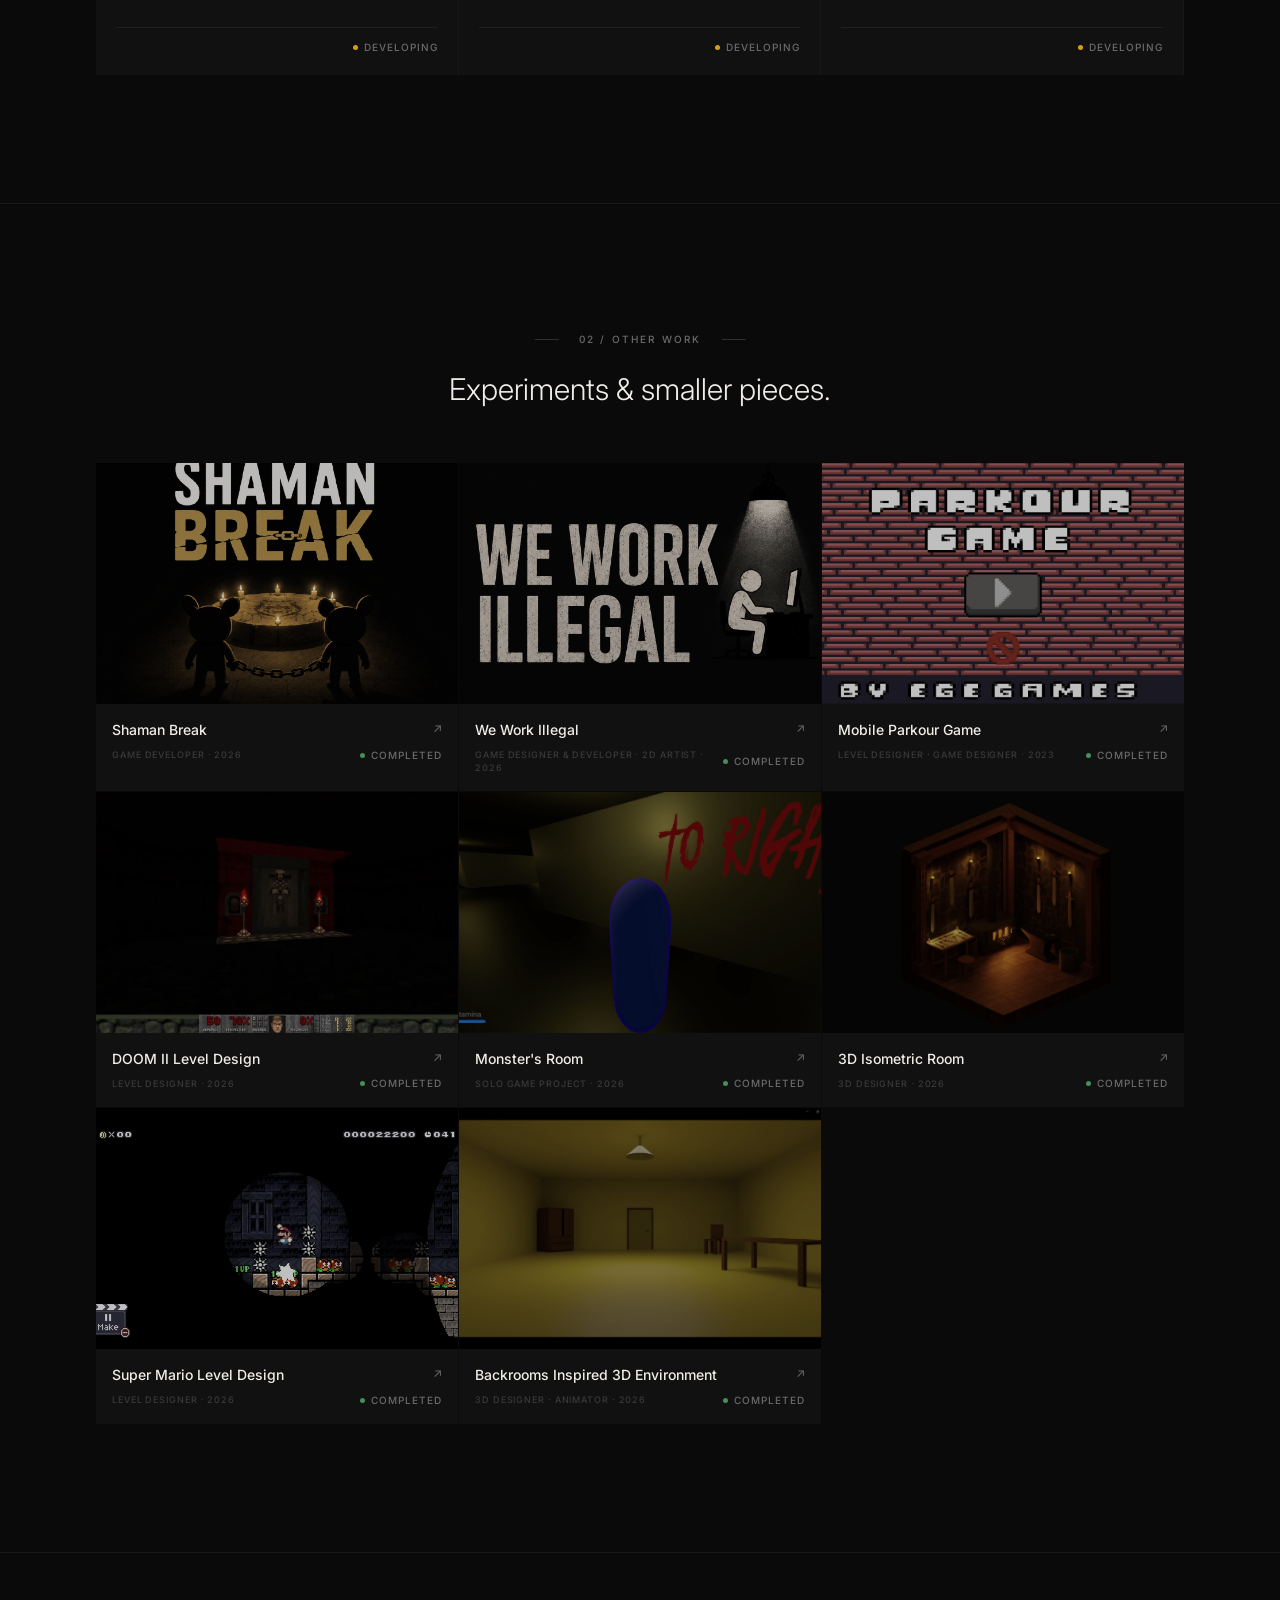
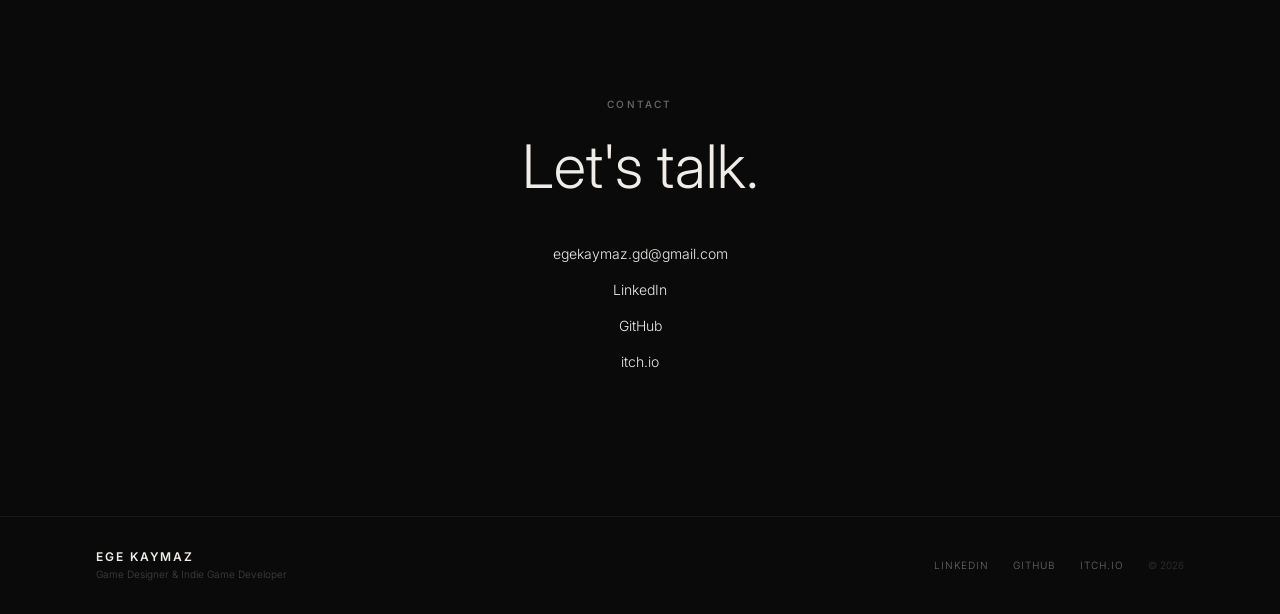
==== commit 6ecf278d: "Update" ====
--- a/index.html
+++ b/index.html
@@ -35,7 +35,7 @@
     />
 
     <script type="module" crossorigin src="/assets/index-_pTTTR60.js"></script>
-    <link rel="stylesheet" crossorigin href="/assets/index-B8msDXr0.css" />
+    <link rel="stylesheet" crossorigin href="/assets/index-4B03Buhk.css" />
   </head>
 
   <body>
--- a/assets/index-4B03Buhk.css
+++ b/assets/index-4B03Buhk.css
@@ -0,0 +1 @@
+@import "https://fonts.googleapis.com/css2?family=Inter:wght@300;400;500;600;700;900&display=swap";@layer components;@layer properties{@supports (((-webkit-hyphens:none)) and (not (margin-trim:inline))) or ((-moz-orient:inline) and (not (color:rgb(from red r g b)))){*,:before,:after,::backdrop{--tw-translate-x:0;--tw-translate-y:0;--tw-translate-z:0;--tw-rotate-x:initial;--tw-rotate-y:initial;--tw-rotate-z:initial;--tw-skew-x:initial;--tw-skew-y:initial;--tw-border-style:solid;--tw-leading:initial;--tw-font-weight:initial;--tw-tracking:initial;--tw-blur:initial;--tw-brightness:initial;--tw-contrast:initial;--tw-grayscale:initial;--tw-hue-rotate:initial;--tw-invert:initial;--tw-opacity:initial;--tw-saturate:initial;--tw-sepia:initial;--tw-drop-shadow:initial;--tw-drop-shadow-color:initial;--tw-drop-shadow-alpha:100%;--tw-drop-shadow-size:initial;--tw-backdrop-blur:initial;--tw-backdrop-brightness:initial;--tw-backdrop-contrast:initial;--tw-backdrop-grayscale:initial;--tw-backdrop-hue-rotate:initial;--tw-backdrop-invert:initial;--tw-backdrop-opacity:initial;--tw-backdrop-saturate:initial;--tw-backdrop-sepia:initial;--tw-duration:initial}}}@layer theme{:root,:host{--font-sans:"Inter", sans-serif;--font-mono:ui-monospace, SFMono-Regular, Menlo, Monaco, Consolas, "Liberation Mono", "Courier New", monospace;--color-white:#fff;--spacing:.25rem;--container-5xl:64rem;--container-6xl:72rem;--text-xs:.75rem;--text-xs--line-height:calc(1 / .75);--text-sm:.875rem;--text-sm--line-height:calc(1.25 / .875);--text-base:1rem;--text-base--line-height:calc(1.5 / 1);--text-lg:1.125rem;--text-lg--line-height:calc(1.75 / 1.125);--text-xl:1.25rem;--text-xl--line-height:calc(1.75 / 1.25);--text-2xl:1.5rem;--text-2xl--line-height:calc(2 / 1.5);--text-3xl:1.875rem;--text-3xl--line-height:calc(2.25 / 1.875);--text-4xl:2.25rem;--text-4xl--line-height:calc(2.5 / 2.25);--text-5xl:3rem;--text-5xl--line-height:1;--text-6xl:3.75rem;--text-6xl--line-height:1;--font-weight-light:300;--font-weight-medium:500;--font-weight-semibold:600;--font-weight-bold:700;--font-weight-black:900;--tracking-wide:.025em;--tracking-widest:.1em;--leading-tight:1.25;--leading-snug:1.375;--leading-relaxed:1.625;--blur-sm:8px;--default-transition-duration:.15s;--default-transition-timing-function:cubic-bezier(.4, 0, .2, 1);--default-font-family:var(--font-sans);--default-mono-font-family:var(--font-mono);--color-background:#0a0a0a;--color-foreground:#f0ede8;--color-muted:#6b6b6b;--color-card:#111;--color-border:#ffffff14}}@layer base{*,:after,:before,::backdrop{box-sizing:border-box;border:0 solid;margin:0;padding:0}::file-selector-button{box-sizing:border-box;border:0 solid;margin:0;padding:0}html,:host{-webkit-text-size-adjust:100%;tab-size:4;line-height:1.5;font-family:var(--default-font-family,-apple-system, BlinkMacSystemFont, "Segoe UI", Roboto, "Helvetica Neue", "Noto Sans", Arial, sans-serif, "Apple Color Emoji", "Segoe UI Emoji", "Segoe UI Symbol", "Noto Color Emoji");font-feature-settings:var(--default-font-feature-settings,normal);font-variation-settings:var(--default-font-variation-settings,normal);-webkit-tap-highlight-color:transparent}hr{height:0;color:inherit;border-top-width:1px}abbr:where([title]){-webkit-text-decoration:underline dotted;text-decoration:underline dotted}h1,h2,h3,h4,h5,h6{font-size:inherit;font-weight:inherit}a{color:inherit;-webkit-text-decoration:inherit;-webkit-text-decoration:inherit;-webkit-text-decoration:inherit;-webkit-text-decoration:inherit;text-decoration:inherit}b,strong{font-weight:bolder}code,kbd,samp,pre{font-family:var(--default-mono-font-family,ui-monospace, SFMono-Regular, Menlo, Monaco, Consolas, "Liberation Mono", "Courier New", monospace);font-feature-settings:var(--default-mono-font-feature-settings,normal);font-variation-settings:var(--default-mono-font-variation-settings,normal);font-size:1em}small{font-size:80%}sub,sup{vertical-align:baseline;font-size:75%;line-height:0;position:relative}sub{bottom:-.25em}sup{top:-.5em}table{text-indent:0;border-color:inherit;border-collapse:collapse}:-moz-focusring:where(:not(iframe)){outline:auto}progress{vertical-align:baseline}summary{display:list-item}ol,ul,menu{list-style:none}img,svg,video,canvas,audio,iframe,embed,object{vertical-align:middle;display:block}img,video{max-width:100%;height:auto}button,input,select,optgroup,textarea{font:inherit;font-feature-settings:inherit;font-variation-settings:inherit;letter-spacing:inherit;color:inherit;opacity:1;background-color:#0000;border-radius:0}::file-selector-button{font:inherit;font-feature-settings:inherit;font-variation-settings:inherit;letter-spacing:inherit;color:inherit;opacity:1;background-color:#0000;border-radius:0}:where(select:is([multiple],[size])) optgroup{font-weight:bolder}:where(select:is([multiple],[size])) optgroup option{padding-inline-start:20px}::file-selector-button{margin-inline-end:4px}::placeholder{opacity:1}@supports (not ((-webkit-appearance:-apple-pay-button))) or (contain-intrinsic-size:1px){::placeholder{color:currentColor}@supports (color:color-mix(in lab, red, red)){::placeholder{color:color-mix(in oklab, currentcolor 50%, transparent)}}}textarea{resize:vertical}::-webkit-search-decoration{-webkit-appearance:none}::-webkit-date-and-time-value{min-height:1lh;text-align:inherit}::-webkit-datetime-edit{display:inline-flex}::-webkit-datetime-edit-fields-wrapper{padding:0}::-webkit-datetime-edit{padding-block:0}::-webkit-datetime-edit-year-field{padding-block:0}::-webkit-datetime-edit-month-field{padding-block:0}::-webkit-datetime-edit-day-field{padding-block:0}::-webkit-datetime-edit-hour-field{padding-block:0}::-webkit-datetime-edit-minute-field{padding-block:0}::-webkit-datetime-edit-second-field{padding-block:0}::-webkit-datetime-edit-millisecond-field{padding-block:0}::-webkit-datetime-edit-meridiem-field{padding-block:0}::-webkit-calendar-picker-indicator{line-height:1}:-moz-ui-invalid{box-shadow:none}button,input:where([type=button],[type=reset],[type=submit]){appearance:button}::file-selector-button{appearance:button}::-webkit-inner-spin-button{height:auto}::-webkit-outer-spin-button{height:auto}[hidden]:where(:not([hidden=until-found])){display:none!important}}@layer utilities{.visible{visibility:visible}.absolute{position:absolute}.fixed{position:fixed}.relative{position:relative}.static{position:static}.sticky{position:sticky}.inset-0{inset:0}.top-0{top:0}.top-1\/2{top:50%}.right-0{right:0}.right-3{right:calc(var(--spacing) * 3)}.left-0{left:0}.left-3{left:calc(var(--spacing) * 3)}.z-50{z-index:50}.mx-auto{margin-inline:auto}.mt-0\.5{margin-top:calc(var(--spacing) * .5)}.mt-1{margin-top:var(--spacing)}.mt-2{margin-top:calc(var(--spacing) * 2)}.mt-6{margin-top:calc(var(--spacing) * 6)}.mt-10{margin-top:calc(var(--spacing) * 10)}.mt-14{margin-top:calc(var(--spacing) * 14)}.mt-20{margin-top:calc(var(--spacing) * 20)}.mt-auto{margin-top:auto}.mb-1{margin-bottom:var(--spacing)}.mb-1\.5{margin-bottom:calc(var(--spacing) * 1.5)}.mb-2{margin-bottom:calc(var(--spacing) * 2)}.mb-3{margin-bottom:calc(var(--spacing) * 3)}.mb-4{margin-bottom:calc(var(--spacing) * 4)}.mb-5{margin-bottom:calc(var(--spacing) * 5)}.mb-6{margin-bottom:calc(var(--spacing) * 6)}.mb-8{margin-bottom:calc(var(--spacing) * 8)}.mb-12{margin-bottom:calc(var(--spacing) * 12)}.mb-14{margin-bottom:calc(var(--spacing) * 14)}.mb-16{margin-bottom:calc(var(--spacing) * 16)}.block{display:block}.flex{display:flex}.grid{display:grid}.hidden{display:none}.inline{display:inline}.inline-flex{display:inline-flex}.h-full{height:100%}.min-h-\[85vh\]{min-height:85vh}.w-12{width:calc(var(--spacing) * 12)}.w-full{width:100%}.max-w-5xl{max-width:var(--container-5xl)}.max-w-6xl{max-width:var(--container-6xl)}.flex-1{flex:1}.flex-shrink-0{flex-shrink:0}.shrink{flex-shrink:1}.grow{flex-grow:1}.-translate-x-5{--tw-translate-x:calc(var(--spacing) * -5);translate:var(--tw-translate-x) var(--tw-translate-y)}.translate-x-5{--tw-translate-x:calc(var(--spacing) * 5);translate:var(--tw-translate-x) var(--tw-translate-y)}.-translate-y-1\/2{--tw-translate-y:calc(calc(1 / 2 * 100%) * -1);translate:var(--tw-translate-x) var(--tw-translate-y)}.transform{transform:var(--tw-rotate-x,) var(--tw-rotate-y,) var(--tw-rotate-z,) var(--tw-skew-x,) var(--tw-skew-y,)}.cursor-pointer{cursor:pointer}.grid-cols-1{grid-template-columns:repeat(1,minmax(0,1fr))}.grid-cols-2{grid-template-columns:repeat(2,minmax(0,1fr))}.flex-col{flex-direction:column}.items-baseline{align-items:baseline}.items-center{align-items:center}.items-start{align-items:flex-start}.justify-between{justify-content:space-between}.justify-center{justify-content:center}.gap-0{gap:0}.gap-1{gap:var(--spacing)}.gap-1\.5{gap:calc(var(--spacing) * 1.5)}.gap-2{gap:calc(var(--spacing) * 2)}.gap-3{gap:calc(var(--spacing) * 3)}.gap-4{gap:calc(var(--spacing) * 4)}.gap-5{gap:calc(var(--spacing) * 5)}.gap-6{gap:calc(var(--spacing) * 6)}.gap-7{gap:calc(var(--spacing) * 7)}.gap-8{gap:calc(var(--spacing) * 8)}.gap-14{gap:calc(var(--spacing) * 14)}.gap-16{gap:calc(var(--spacing) * 16)}.gap-x-12{column-gap:calc(var(--spacing) * 12)}.overflow-hidden{overflow:hidden}.rounded-full{border-radius:2147483647px}.border{border-style:var(--tw-border-style);border-width:1px}.border-border{border-color:var(--color-border)}.border-white\/20{border-color:#fff3}@supports (color:color-mix(in lab, red, red)){.border-white\/20{border-color:color-mix(in oklab, var(--color-white) 20%, transparent)}}.bg-\[\#0a0a0a\]\/80{background-color:oklab(14.4788% 1.49012e-8 -7.45058e-9/.8)}.bg-background{background-color:var(--color-background)}.object-cover{object-fit:cover}.p-4{padding:calc(var(--spacing) * 4)}.p-5{padding:calc(var(--spacing) * 5)}.px-6{padding-inline:calc(var(--spacing) * 6)}.px-8{padding-inline:calc(var(--spacing) * 8)}.py-4{padding-block:calc(var(--spacing) * 4)}.py-5{padding-block:calc(var(--spacing) * 5)}.py-8{padding-block:calc(var(--spacing) * 8)}.py-12{padding-block:calc(var(--spacing) * 12)}.py-14{padding-block:calc(var(--spacing) * 14)}.py-16{padding-block:calc(var(--spacing) * 16)}.py-24{padding-block:calc(var(--spacing) * 24)}.py-28{padding-block:calc(var(--spacing) * 28)}.pt-3{padding-top:calc(var(--spacing) * 3)}.pt-8{padding-top:calc(var(--spacing) * 8)}.pt-10{padding-top:calc(var(--spacing) * 10)}.pt-14{padding-top:calc(var(--spacing) * 14)}.pt-16{padding-top:calc(var(--spacing) * 16)}.pb-1{padding-bottom:var(--spacing)}.pb-2{padding-bottom:calc(var(--spacing) * 2)}.pb-4{padding-bottom:calc(var(--spacing) * 4)}.pb-16{padding-bottom:calc(var(--spacing) * 16)}.text-center{text-align:center}.text-left{text-align:left}.font-sans{font-family:var(--font-sans)}.text-2xl{font-size:var(--text-2xl);line-height:var(--tw-leading,var(--text-2xl--line-height))}.text-3xl{font-size:var(--text-3xl);line-height:var(--tw-leading,var(--text-3xl--line-height))}.text-4xl{font-size:var(--text-4xl);line-height:var(--tw-leading,var(--text-4xl--line-height))}.text-base{font-size:var(--text-base);line-height:var(--tw-leading,var(--text-base--line-height))}.text-lg{font-size:var(--text-lg);line-height:var(--tw-leading,var(--text-lg--line-height))}.text-sm{font-size:var(--text-sm);line-height:var(--tw-leading,var(--text-sm--line-height))}.text-xl{font-size:var(--text-xl);line-height:var(--tw-leading,var(--text-xl--line-height))}.text-xs{font-size:var(--text-xs);line-height:var(--tw-leading,var(--text-xs--line-height))}.text-\[9px\]{font-size:9px}.text-\[10px\]{font-size:10px}.text-\[clamp\(3\.5rem\,10vw\,8\.5rem\)\]{font-size:clamp(3.5rem,10vw,8.5rem)}.leading-none{--tw-leading:1;line-height:1}.leading-relaxed{--tw-leading:var(--leading-relaxed);line-height:var(--leading-relaxed)}.leading-snug{--tw-leading:var(--leading-snug);line-height:var(--leading-snug)}.leading-tight{--tw-leading:var(--leading-tight);line-height:var(--leading-tight)}.font-black{--tw-font-weight:var(--font-weight-black);font-weight:var(--font-weight-black)}.font-bold{--tw-font-weight:var(--font-weight-bold);font-weight:var(--font-weight-bold)}.font-light{--tw-font-weight:var(--font-weight-light);font-weight:var(--font-weight-light)}.font-medium{--tw-font-weight:var(--font-weight-medium);font-weight:var(--font-weight-medium)}.font-semibold{--tw-font-weight:var(--font-weight-semibold);font-weight:var(--font-weight-semibold)}.tracking-\[0\.2em\]{--tw-tracking:.2em;letter-spacing:.2em}.tracking-\[0\.3em\]{--tw-tracking:.3em;letter-spacing:.3em}.tracking-\[0\.16em\]{--tw-tracking:.16em;letter-spacing:.16em}.tracking-\[0\.18em\]{--tw-tracking:.18em;letter-spacing:.18em}.tracking-\[0\.22em\]{--tw-tracking:.22em;letter-spacing:.22em}.tracking-wide{--tw-tracking:var(--tracking-wide);letter-spacing:var(--tracking-wide)}.tracking-widest{--tw-tracking:var(--tracking-widest);letter-spacing:var(--tracking-widest)}.text-foreground{color:var(--color-foreground)}.text-muted{color:var(--color-muted)}.lowercase{text-transform:lowercase}.uppercase{text-transform:uppercase}.underline{text-decoration-line:underline}.blur{--tw-blur:blur(8px);filter:var(--tw-blur,) var(--tw-brightness,) var(--tw-contrast,) var(--tw-grayscale,) var(--tw-hue-rotate,) var(--tw-invert,) var(--tw-saturate,) var(--tw-sepia,) var(--tw-drop-shadow,)}.filter{filter:var(--tw-blur,) var(--tw-brightness,) var(--tw-contrast,) var(--tw-grayscale,) var(--tw-hue-rotate,) var(--tw-invert,) var(--tw-saturate,) var(--tw-sepia,) var(--tw-drop-shadow,)}.backdrop-blur-sm{--tw-backdrop-blur:blur(var(--blur-sm));-webkit-backdrop-filter:var(--tw-backdrop-blur,) var(--tw-backdrop-brightness,) var(--tw-backdrop-contrast,) var(--tw-backdrop-grayscale,) var(--tw-backdrop-hue-rotate,) var(--tw-backdrop-invert,) var(--tw-backdrop-opacity,) var(--tw-backdrop-saturate,) var(--tw-backdrop-sepia,);backdrop-filter:var(--tw-backdrop-blur,) var(--tw-backdrop-brightness,) var(--tw-backdrop-contrast,) var(--tw-backdrop-grayscale,) var(--tw-backdrop-hue-rotate,) var(--tw-backdrop-invert,) var(--tw-backdrop-opacity,) var(--tw-backdrop-saturate,) var(--tw-backdrop-sepia,)}.transition{transition-property:color,background-color,border-color,outline-color,text-decoration-color,fill,stroke,--tw-gradient-from,--tw-gradient-via,--tw-gradient-to,opacity,box-shadow,transform,translate,scale,rotate,filter,-webkit-backdrop-filter,backdrop-filter,display,content-visibility,overlay,pointer-events;transition-timing-function:var(--tw-ease,var(--default-transition-timing-function));transition-duration:var(--tw-duration,var(--default-transition-duration))}.transition-opacity{transition-property:opacity;transition-timing-function:var(--tw-ease,var(--default-transition-timing-function));transition-duration:var(--tw-duration,var(--default-transition-duration))}.transition-transform{transition-property:transform,translate,scale,rotate;transition-timing-function:var(--tw-ease,var(--default-transition-timing-function));transition-duration:var(--tw-duration,var(--default-transition-duration))}.duration-300{--tw-duration:.3s;transition-duration:.3s}.duration-700{--tw-duration:.7s;transition-duration:.7s}.select-none{-webkit-user-select:none;user-select:none}@media (hover:hover){.group-hover\:translate-x-0\.5:is(:where(.group):hover *){--tw-translate-x:calc(var(--spacing) * .5);translate:var(--tw-translate-x) var(--tw-translate-y)}.group-hover\:-translate-y-0\.5:is(:where(.group):hover *){--tw-translate-y:calc(var(--spacing) * -.5);translate:var(--tw-translate-x) var(--tw-translate-y)}.group-hover\:translate-y-0\.5:is(:where(.group):hover *){--tw-translate-y:calc(var(--spacing) * .5);translate:var(--tw-translate-x) var(--tw-translate-y)}.group-hover\:scale-\[1\.03\]:is(:where(.group):hover *){scale:1.03}.group-hover\:scale-\[1\.04\]:is(:where(.group):hover *){scale:1.04}.group-hover\:opacity-70:is(:where(.group):hover *){opacity:.7}.hover\:opacity-50:hover{opacity:.5}.hover\:opacity-60:hover{opacity:.6}}@media (width>=40rem){.sm\:grid-cols-2{grid-template-columns:repeat(2,minmax(0,1fr))}.sm\:grid-cols-3{grid-template-columns:repeat(3,minmax(0,1fr))}.sm\:grid-cols-4{grid-template-columns:repeat(4,minmax(0,1fr))}.sm\:flex-row{flex-direction:row}}@media (width>=48rem){.md\:mb-20{margin-bottom:calc(var(--spacing) * 20)}.md\:grid-cols-2{grid-template-columns:repeat(2,minmax(0,1fr))}.md\:grid-cols-\[180px_1fr\]{grid-template-columns:180px 1fr}.md\:flex-row{flex-direction:row}.md\:items-baseline{align-items:baseline}.md\:justify-between{justify-content:space-between}.md\:gap-12{gap:calc(var(--spacing) * 12)}.md\:px-12{padding-inline:calc(var(--spacing) * 12)}.md\:px-16{padding-inline:calc(var(--spacing) * 16)}.md\:py-32{padding-block:calc(var(--spacing) * 32)}.md\:py-36{padding-block:calc(var(--spacing) * 36)}.md\:text-2xl{font-size:var(--text-2xl);line-height:var(--tw-leading,var(--text-2xl--line-height))}.md\:text-3xl{font-size:var(--text-3xl);line-height:var(--tw-leading,var(--text-3xl--line-height))}.md\:text-4xl{font-size:var(--text-4xl);line-height:var(--tw-leading,var(--text-4xl--line-height))}.md\:text-5xl{font-size:var(--text-5xl);line-height:var(--tw-leading,var(--text-5xl--line-height))}.md\:text-xl{font-size:var(--text-xl);line-height:var(--tw-leading,var(--text-xl--line-height))}}@media (width>=64rem){.lg\:grid-cols-2{grid-template-columns:repeat(2,minmax(0,1fr))}.lg\:grid-cols-3{grid-template-columns:repeat(3,minmax(0,1fr))}.lg\:gap-24{gap:calc(var(--spacing) * 24)}.lg\:px-24{padding-inline:calc(var(--spacing) * 24)}.lg\:pt-8{padding-top:calc(var(--spacing) * 8)}.lg\:text-5xl{font-size:var(--text-5xl);line-height:var(--tw-leading,var(--text-5xl--line-height))}.lg\:text-6xl{font-size:var(--text-6xl);line-height:var(--tw-leading,var(--text-6xl--line-height))}}}html{color:#f0ede8;scroll-behavior:smooth;background-color:#0a0a0a;font-family:Inter,sans-serif}*{scrollbar-width:none}::-webkit-scrollbar{display:none}@property --tw-translate-x{syntax:"*";inherits:false;initial-value:0}@property --tw-translate-y{syntax:"*";inherits:false;initial-value:0}@property --tw-translate-z{syntax:"*";inherits:false;initial-value:0}@property --tw-rotate-x{syntax:"*";inherits:false}@property --tw-rotate-y{syntax:"*";inherits:false}@property --tw-rotate-z{syntax:"*";inherits:false}@property --tw-skew-x{syntax:"*";inherits:false}@property --tw-skew-y{syntax:"*";inherits:false}@property --tw-border-style{syntax:"*";inherits:false;initial-value:solid}@property --tw-leading{syntax:"*";inherits:false}@property --tw-font-weight{syntax:"*";inherits:false}@property --tw-tracking{syntax:"*";inherits:false}@property --tw-blur{syntax:"*";inherits:false}@property --tw-brightness{syntax:"*";inherits:false}@property --tw-contrast{syntax:"*";inherits:false}@property --tw-grayscale{syntax:"*";inherits:false}@property --tw-hue-rotate{syntax:"*";inherits:false}@property --tw-invert{syntax:"*";inherits:false}@property --tw-opacity{syntax:"*";inherits:false}@property --tw-saturate{syntax:"*";inherits:false}@property --tw-sepia{syntax:"*";inherits:false}@property --tw-drop-shadow{syntax:"*";inherits:false}@property --tw-drop-shadow-color{syntax:"*";inherits:false}@property --tw-drop-shadow-alpha{syntax:"<percentage>";inherits:false;initial-value:100%}@property --tw-drop-shadow-size{syntax:"*";inherits:false}@property --tw-backdrop-blur{syntax:"*";inherits:false}@property --tw-backdrop-brightness{syntax:"*";inherits:false}@property --tw-backdrop-contrast{syntax:"*";inherits:false}@property --tw-backdrop-grayscale{syntax:"*";inherits:false}@property --tw-backdrop-hue-rotate{syntax:"*";inherits:false}@property --tw-backdrop-invert{syntax:"*";inherits:false}@property --tw-backdrop-opacity{syntax:"*";inherits:false}@property --tw-backdrop-saturate{syntax:"*";inherits:false}@property --tw-backdrop-sepia{syntax:"*";inherits:false}@property --tw-duration{syntax:"*";inherits:false}
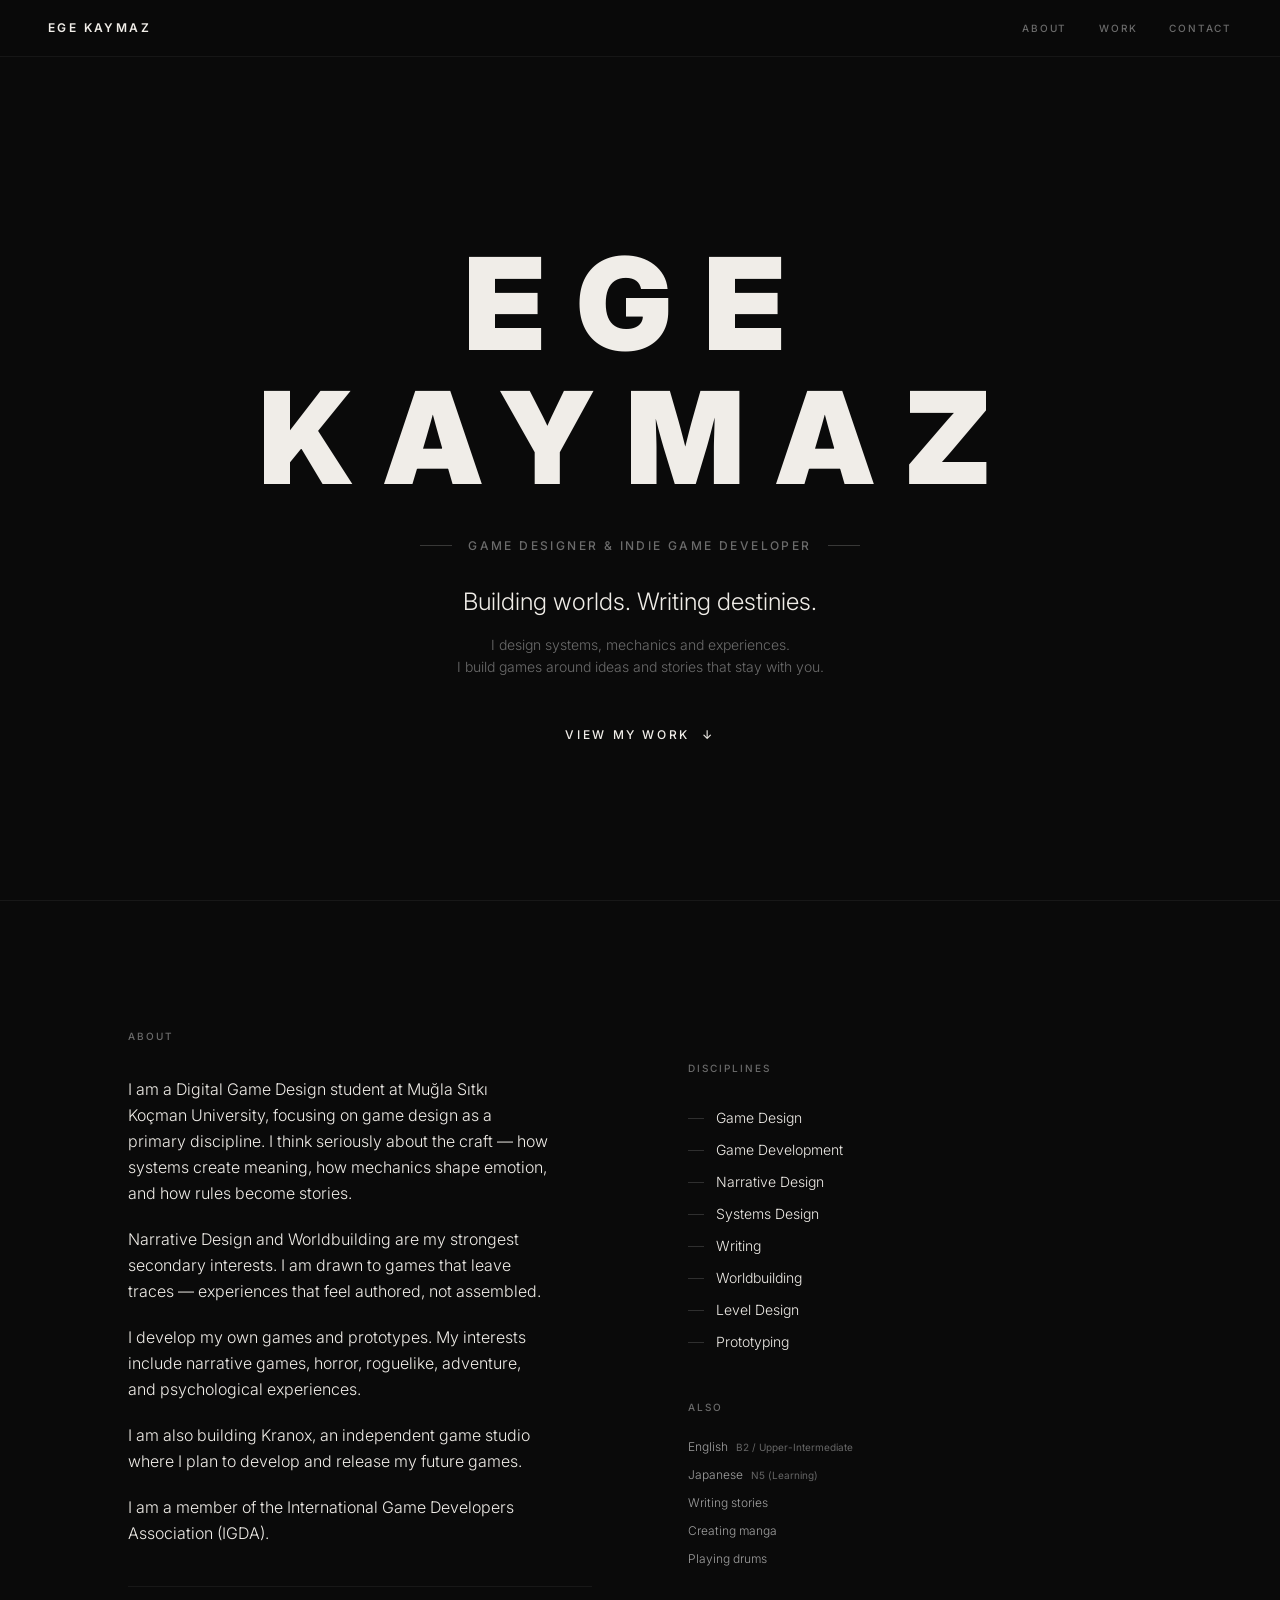
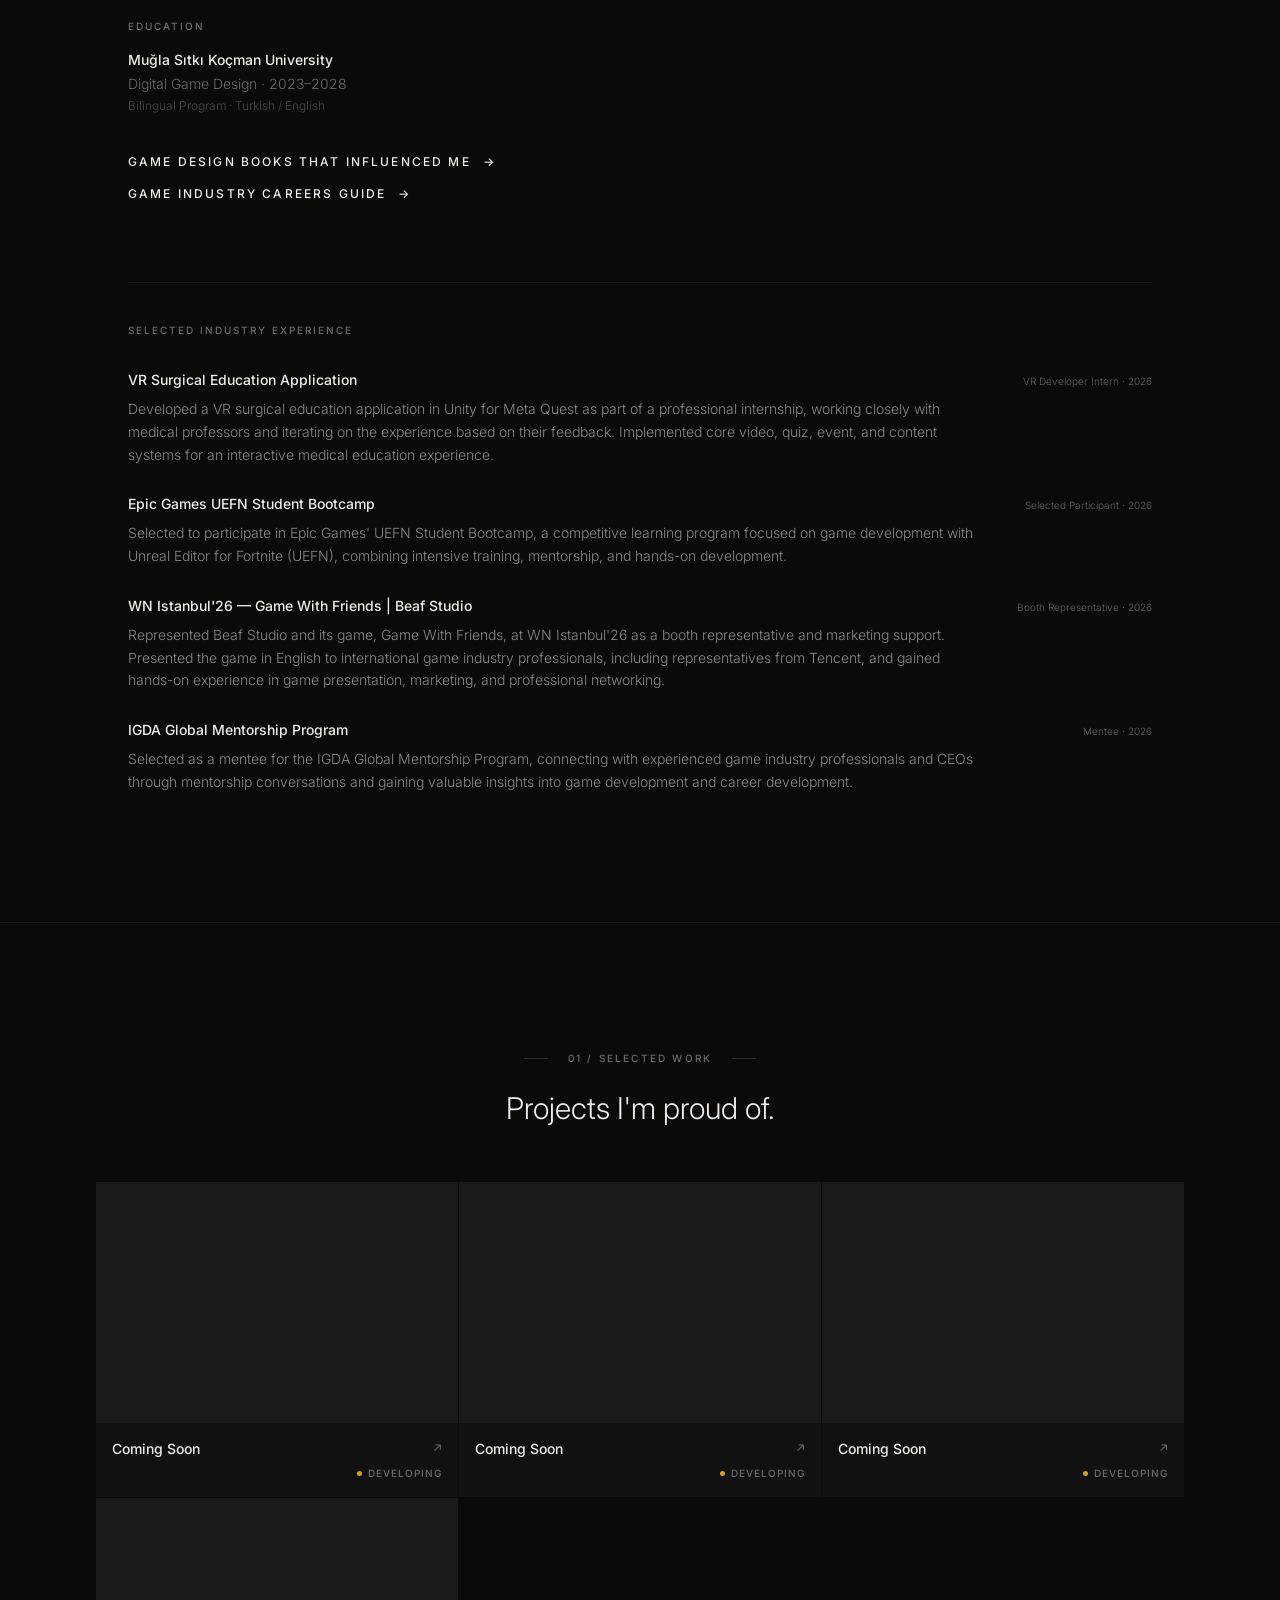
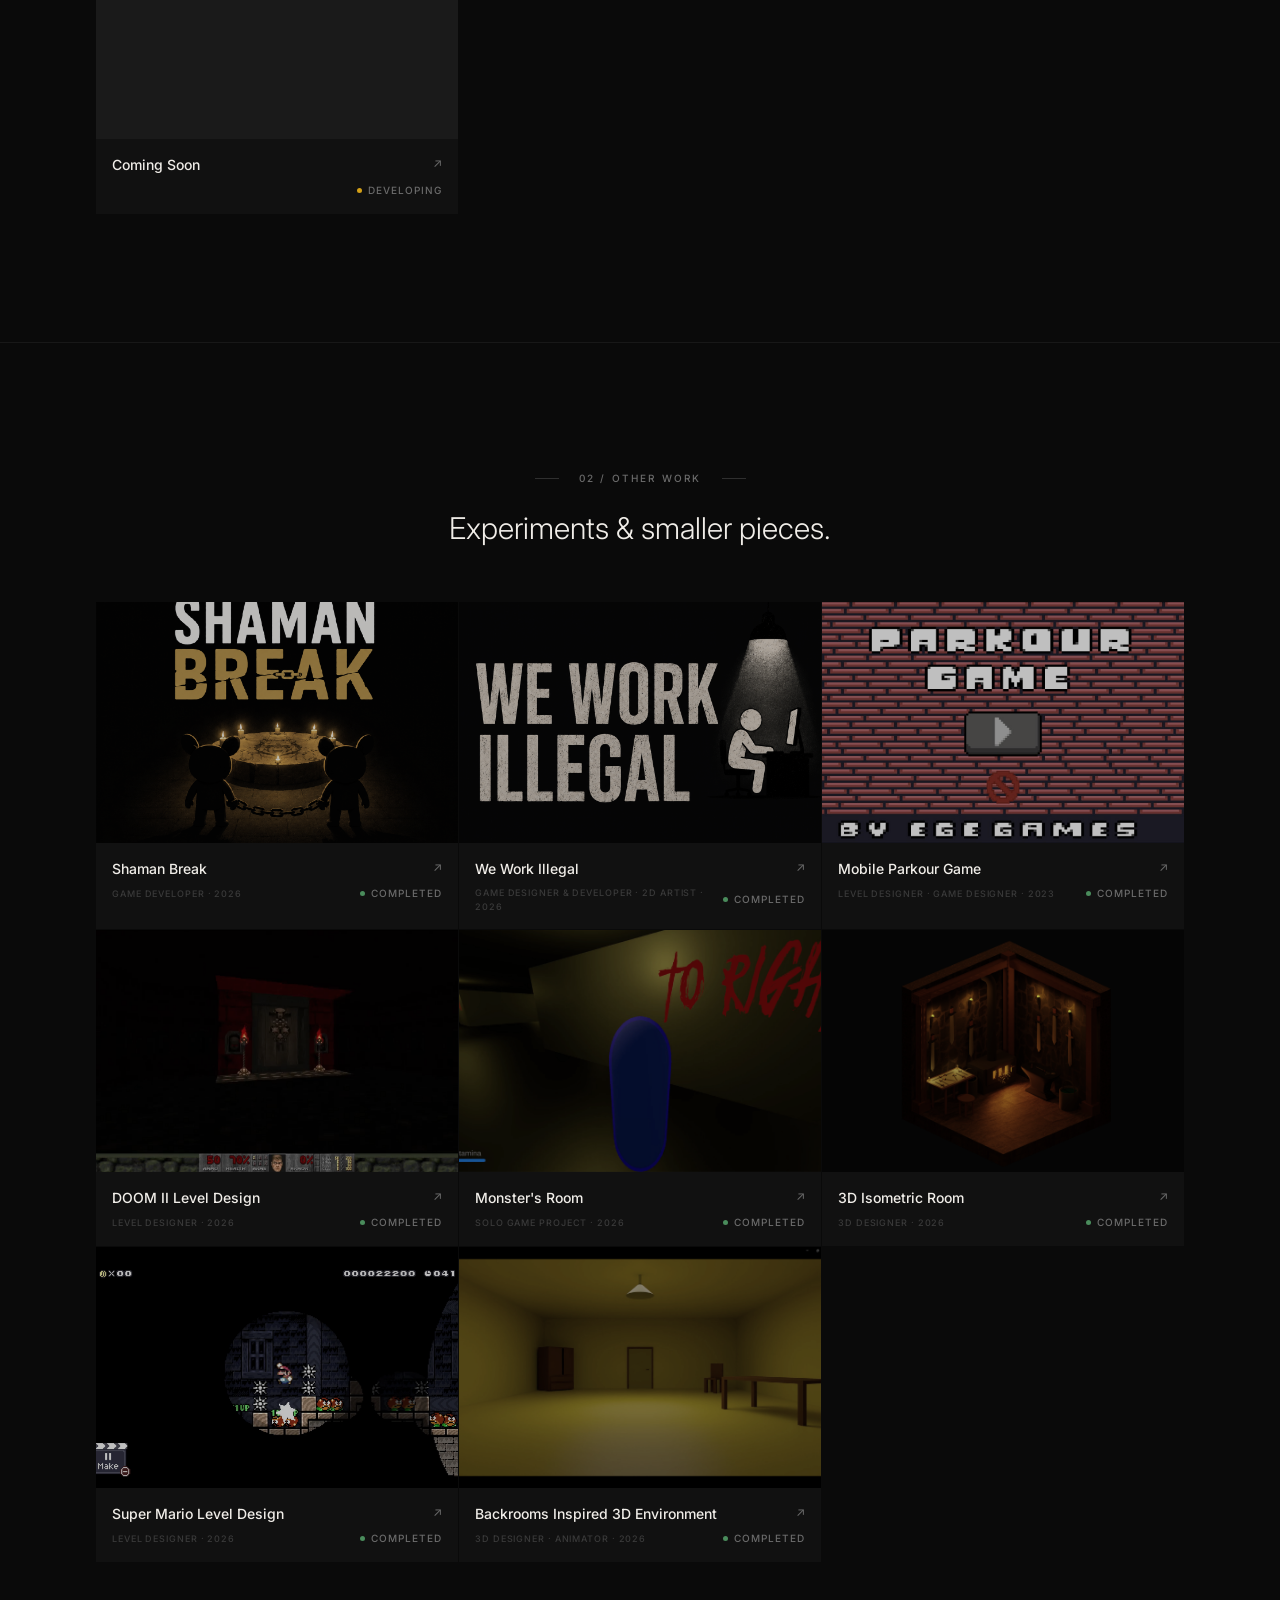
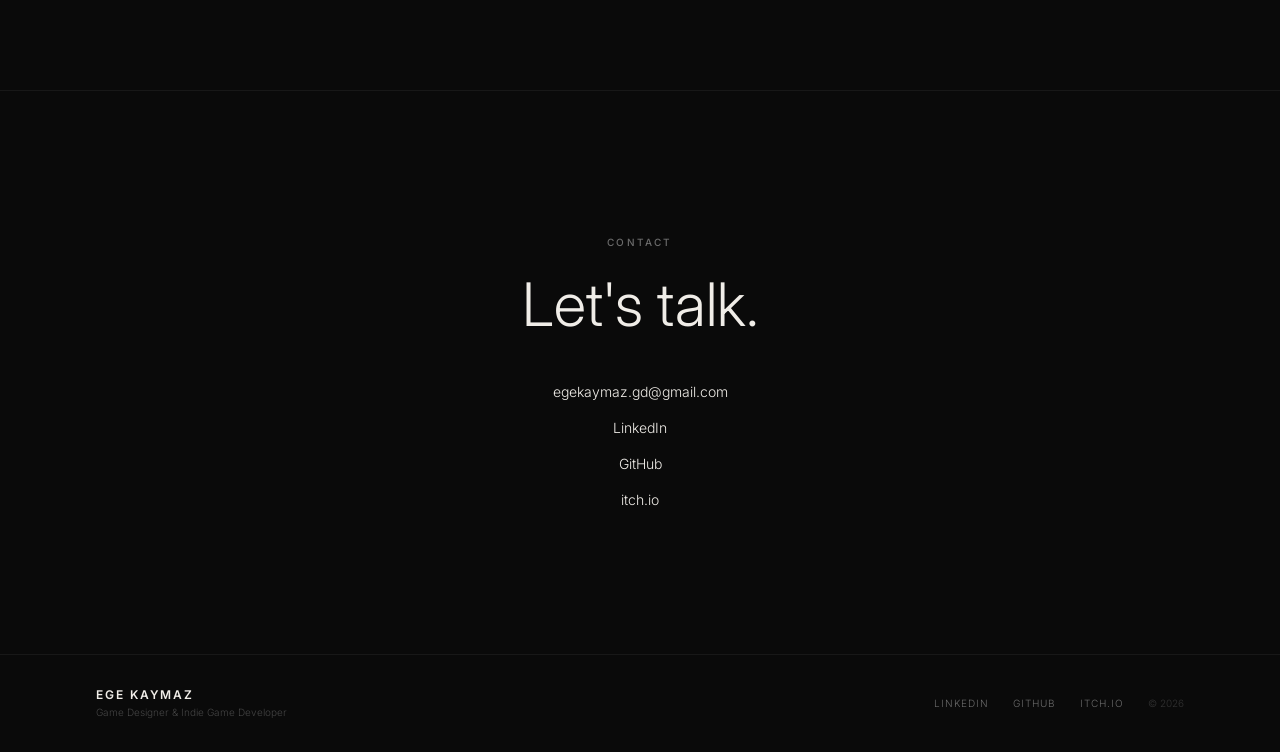
==== commit d75302df: "Update" ====
--- a/index.html
+++ b/index.html
@@ -17,6 +17,7 @@
 
     <meta charset="UTF-8" />
     <meta name="viewport" content="width=device-width, initial-scale=1.0" />
+
     <link rel="icon" type="image/svg+xml" href="/favicon.svg" />
 
     <title>Ege Kaymaz</title>
@@ -33,12 +34,16 @@
       property="og:description"
       content="Ege Kaymaz — Game Designer, Game Developer and Narrative Designer."
     />
-
-    <script type="module" crossorigin src="/assets/index-_pTTTR60.js"></script>
-    <link rel="stylesheet" crossorigin href="/assets/index-4B03Buhk.css" />
+    <meta name="description" content="This web application streamlines project planning by allowing users to create, manage, and share detailed project outlines and examples for effective collaboration.">
+    <meta name="robots" content="noindex, nofollow">
+    <meta property="og:title" content="Ege Kaymaz">
+    <meta property="og:description" content="This web application streamlines project planning by allowing users to create, manage, and share detailed project outlines and examples for effective collaboration.">
+    <script type="module" crossorigin src="/assets/index-BduOR7Tz.js"></script>
+    <link rel="stylesheet" crossorigin href="/assets/index-uBZiewxv.css">
   </head>
 
   <body>
     <div id="root"></div>
+
   </body>
-</html>
+</html>
--- a/assets/index-uBZiewxv.css
+++ b/assets/index-uBZiewxv.css
@@ -0,0 +1 @@
+@import "https://fonts.googleapis.com/css2?family=Inter:wght@300;400;500;600;700;900&display=swap";@layer components;@layer properties{@supports (((-webkit-hyphens:none)) and (not (margin-trim:inline))) or ((-moz-orient:inline) and (not (color:rgb(from red r g b)))){*,:before,:after,::backdrop{--tw-translate-x:0;--tw-translate-y:0;--tw-translate-z:0;--tw-rotate-x:initial;--tw-rotate-y:initial;--tw-rotate-z:initial;--tw-skew-x:initial;--tw-skew-y:initial;--tw-border-style:solid;--tw-leading:initial;--tw-font-weight:initial;--tw-tracking:initial;--tw-blur:initial;--tw-brightness:initial;--tw-contrast:initial;--tw-grayscale:initial;--tw-hue-rotate:initial;--tw-invert:initial;--tw-opacity:initial;--tw-saturate:initial;--tw-sepia:initial;--tw-drop-shadow:initial;--tw-drop-shadow-color:initial;--tw-drop-shadow-alpha:100%;--tw-drop-shadow-size:initial;--tw-backdrop-blur:initial;--tw-backdrop-brightness:initial;--tw-backdrop-contrast:initial;--tw-backdrop-grayscale:initial;--tw-backdrop-hue-rotate:initial;--tw-backdrop-invert:initial;--tw-backdrop-opacity:initial;--tw-backdrop-saturate:initial;--tw-backdrop-sepia:initial;--tw-duration:initial}}}@layer theme{:root,:host{--font-sans:"Inter", sans-serif;--font-mono:ui-monospace, SFMono-Regular, Menlo, Monaco, Consolas, "Liberation Mono", "Courier New", monospace;--color-white:#fff;--spacing:.25rem;--container-5xl:64rem;--container-6xl:72rem;--text-xs:.75rem;--text-xs--line-height:calc(1 / .75);--text-sm:.875rem;--text-sm--line-height:calc(1.25 / .875);--text-base:1rem;--text-base--line-height:calc(1.5 / 1);--text-lg:1.125rem;--text-lg--line-height:calc(1.75 / 1.125);--text-xl:1.25rem;--text-xl--line-height:calc(1.75 / 1.25);--text-2xl:1.5rem;--text-2xl--line-height:calc(2 / 1.5);--text-3xl:1.875rem;--text-3xl--line-height:calc(2.25 / 1.875);--text-4xl:2.25rem;--text-4xl--line-height:calc(2.5 / 2.25);--text-5xl:3rem;--text-5xl--line-height:1;--text-6xl:3.75rem;--text-6xl--line-height:1;--font-weight-light:300;--font-weight-medium:500;--font-weight-semibold:600;--font-weight-bold:700;--font-weight-black:900;--tracking-wide:.025em;--tracking-widest:.1em;--leading-tight:1.25;--leading-snug:1.375;--leading-relaxed:1.625;--blur-sm:8px;--default-transition-duration:.15s;--default-transition-timing-function:cubic-bezier(.4, 0, .2, 1);--default-font-family:var(--font-sans);--default-mono-font-family:var(--font-mono);--color-background:#0a0a0a;--color-foreground:#f0ede8;--color-muted:#6b6b6b;--color-card:#111;--color-border:#ffffff14}}@layer base{*,:after,:before,::backdrop{box-sizing:border-box;border:0 solid;margin:0;padding:0}::file-selector-button{box-sizing:border-box;border:0 solid;margin:0;padding:0}html,:host{-webkit-text-size-adjust:100%;tab-size:4;line-height:1.5;font-family:var(--default-font-family,-apple-system, BlinkMacSystemFont, "Segoe UI", Roboto, "Helvetica Neue", "Noto Sans", Arial, sans-serif, "Apple Color Emoji", "Segoe UI Emoji", "Segoe UI Symbol", "Noto Color Emoji");font-feature-settings:var(--default-font-feature-settings,normal);font-variation-settings:var(--default-font-variation-settings,normal);-webkit-tap-highlight-color:transparent}hr{height:0;color:inherit;border-top-width:1px}abbr:where([title]){-webkit-text-decoration:underline dotted;text-decoration:underline dotted}h1,h2,h3,h4,h5,h6{font-size:inherit;font-weight:inherit}a{color:inherit;-webkit-text-decoration:inherit;-webkit-text-decoration:inherit;-webkit-text-decoration:inherit;-webkit-text-decoration:inherit;text-decoration:inherit}b,strong{font-weight:bolder}code,kbd,samp,pre{font-family:var(--default-mono-font-family,ui-monospace, SFMono-Regular, Menlo, Monaco, Consolas, "Liberation Mono", "Courier New", monospace);font-feature-settings:var(--default-mono-font-feature-settings,normal);font-variation-settings:var(--default-mono-font-variation-settings,normal);font-size:1em}small{font-size:80%}sub,sup{vertical-align:baseline;font-size:75%;line-height:0;position:relative}sub{bottom:-.25em}sup{top:-.5em}table{text-indent:0;border-color:inherit;border-collapse:collapse}:-moz-focusring:where(:not(iframe)){outline:auto}progress{vertical-align:baseline}summary{display:list-item}ol,ul,menu{list-style:none}img,svg,video,canvas,audio,iframe,embed,object{vertical-align:middle;display:block}img,video{max-width:100%;height:auto}button,input,select,optgroup,textarea{font:inherit;font-feature-settings:inherit;font-variation-settings:inherit;letter-spacing:inherit;color:inherit;opacity:1;background-color:#0000;border-radius:0}::file-selector-button{font:inherit;font-feature-settings:inherit;font-variation-settings:inherit;letter-spacing:inherit;color:inherit;opacity:1;background-color:#0000;border-radius:0}:where(select:is([multiple],[size])) optgroup{font-weight:bolder}:where(select:is([multiple],[size])) optgroup option{padding-inline-start:20px}::file-selector-button{margin-inline-end:4px}::placeholder{opacity:1}@supports (not ((-webkit-appearance:-apple-pay-button))) or (contain-intrinsic-size:1px){::placeholder{color:currentColor}@supports (color:color-mix(in lab, red, red)){::placeholder{color:color-mix(in oklab, currentcolor 50%, transparent)}}}textarea{resize:vertical}::-webkit-search-decoration{-webkit-appearance:none}::-webkit-date-and-time-value{min-height:1lh;text-align:inherit}::-webkit-datetime-edit{display:inline-flex}::-webkit-datetime-edit-fields-wrapper{padding:0}::-webkit-datetime-edit{padding-block:0}::-webkit-datetime-edit-year-field{padding-block:0}::-webkit-datetime-edit-month-field{padding-block:0}::-webkit-datetime-edit-day-field{padding-block:0}::-webkit-datetime-edit-hour-field{padding-block:0}::-webkit-datetime-edit-minute-field{padding-block:0}::-webkit-datetime-edit-second-field{padding-block:0}::-webkit-datetime-edit-millisecond-field{padding-block:0}::-webkit-datetime-edit-meridiem-field{padding-block:0}::-webkit-calendar-picker-indicator{line-height:1}:-moz-ui-invalid{box-shadow:none}button,input:where([type=button],[type=reset],[type=submit]){appearance:button}::file-selector-button{appearance:button}::-webkit-inner-spin-button{height:auto}::-webkit-outer-spin-button{height:auto}[hidden]:where(:not([hidden=until-found])){display:none!important}}@layer utilities{.visible{visibility:visible}.absolute{position:absolute}.fixed{position:fixed}.relative{position:relative}.static{position:static}.sticky{position:sticky}.inset-0{inset:0}.top-0{top:0}.top-1\/2{top:50%}.right-0{right:0}.right-3{right:calc(var(--spacing) * 3)}.left-0{left:0}.left-3{left:calc(var(--spacing) * 3)}.z-50{z-index:50}.mx-auto{margin-inline:auto}.mt-0\.5{margin-top:calc(var(--spacing) * .5)}.mt-1{margin-top:var(--spacing)}.mt-2{margin-top:calc(var(--spacing) * 2)}.mt-6{margin-top:calc(var(--spacing) * 6)}.mt-10{margin-top:calc(var(--spacing) * 10)}.mt-14{margin-top:calc(var(--spacing) * 14)}.mt-20{margin-top:calc(var(--spacing) * 20)}.mt-auto{margin-top:auto}.mb-1{margin-bottom:var(--spacing)}.mb-1\.5{margin-bottom:calc(var(--spacing) * 1.5)}.mb-2{margin-bottom:calc(var(--spacing) * 2)}.mb-3{margin-bottom:calc(var(--spacing) * 3)}.mb-4{margin-bottom:calc(var(--spacing) * 4)}.mb-5{margin-bottom:calc(var(--spacing) * 5)}.mb-6{margin-bottom:calc(var(--spacing) * 6)}.mb-8{margin-bottom:calc(var(--spacing) * 8)}.mb-12{margin-bottom:calc(var(--spacing) * 12)}.mb-14{margin-bottom:calc(var(--spacing) * 14)}.block{display:block}.flex{display:flex}.grid{display:grid}.hidden{display:none}.inline{display:inline}.inline-flex{display:inline-flex}.h-full{height:100%}.min-h-\[85vh\]{min-height:85vh}.w-12{width:calc(var(--spacing) * 12)}.w-full{width:100%}.max-w-5xl{max-width:var(--container-5xl)}.max-w-6xl{max-width:var(--container-6xl)}.flex-1{flex:1}.flex-shrink-0{flex-shrink:0}.shrink{flex-shrink:1}.grow{flex-grow:1}.-translate-y-1\/2{--tw-translate-y:calc(calc(1 / 2 * 100%) * -1);translate:var(--tw-translate-x) var(--tw-translate-y)}.transform{transform:var(--tw-rotate-x,) var(--tw-rotate-y,) var(--tw-rotate-z,) var(--tw-skew-x,) var(--tw-skew-y,)}.cursor-pointer{cursor:pointer}.grid-cols-1{grid-template-columns:repeat(1,minmax(0,1fr))}.grid-cols-2{grid-template-columns:repeat(2,minmax(0,1fr))}.flex-col{flex-direction:column}.items-baseline{align-items:baseline}.items-center{align-items:center}.items-start{align-items:flex-start}.justify-between{justify-content:space-between}.justify-center{justify-content:center}.gap-0{gap:0}.gap-1{gap:var(--spacing)}.gap-1\.5{gap:calc(var(--spacing) * 1.5)}.gap-2{gap:calc(var(--spacing) * 2)}.gap-3{gap:calc(var(--spacing) * 3)}.gap-4{gap:calc(var(--spacing) * 4)}.gap-5{gap:calc(var(--spacing) * 5)}.gap-6{gap:calc(var(--spacing) * 6)}.gap-7{gap:calc(var(--spacing) * 7)}.gap-8{gap:calc(var(--spacing) * 8)}.gap-14{gap:calc(var(--spacing) * 14)}.gap-16{gap:calc(var(--spacing) * 16)}.gap-x-12{column-gap:calc(var(--spacing) * 12)}.overflow-hidden{overflow:hidden}.rounded-full{border-radius:2147483647px}.border{border-style:var(--tw-border-style);border-width:1px}.border-border{border-color:var(--color-border)}.border-white\/20{border-color:#fff3}@supports (color:color-mix(in lab, red, red)){.border-white\/20{border-color:color-mix(in oklab, var(--color-white) 20%, transparent)}}.bg-\[\#0a0a0a\]\/80{background-color:oklab(14.4788% 1.49012e-8 -7.45058e-9/.8)}.bg-background{background-color:var(--color-background)}.object-cover{object-fit:cover}.p-4{padding:calc(var(--spacing) * 4)}.p-5{padding:calc(var(--spacing) * 5)}.px-6{padding-inline:calc(var(--spacing) * 6)}.px-8{padding-inline:calc(var(--spacing) * 8)}.py-4{padding-block:calc(var(--spacing) * 4)}.py-5{padding-block:calc(var(--spacing) * 5)}.py-8{padding-block:calc(var(--spacing) * 8)}.py-12{padding-block:calc(var(--spacing) * 12)}.py-14{padding-block:calc(var(--spacing) * 14)}.py-16{padding-block:calc(var(--spacing) * 16)}.py-24{padding-block:calc(var(--spacing) * 24)}.py-28{padding-block:calc(var(--spacing) * 28)}.pt-3{padding-top:calc(var(--spacing) * 3)}.pt-8{padding-top:calc(var(--spacing) * 8)}.pt-10{padding-top:calc(var(--spacing) * 10)}.pt-14{padding-top:calc(var(--spacing) * 14)}.pt-16{padding-top:calc(var(--spacing) * 16)}.pb-1{padding-bottom:var(--spacing)}.pb-2{padding-bottom:calc(var(--spacing) * 2)}.pb-4{padding-bottom:calc(var(--spacing) * 4)}.pb-16{padding-bottom:calc(var(--spacing) * 16)}.text-center{text-align:center}.text-left{text-align:left}.font-sans{font-family:var(--font-sans)}.text-2xl{font-size:var(--text-2xl);line-height:var(--tw-leading,var(--text-2xl--line-height))}.text-4xl{font-size:var(--text-4xl);line-height:var(--tw-leading,var(--text-4xl--line-height))}.text-base{font-size:var(--text-base);line-height:var(--tw-leading,var(--text-base--line-height))}.text-lg{font-size:var(--text-lg);line-height:var(--tw-leading,var(--text-lg--line-height))}.text-sm{font-size:var(--text-sm);line-height:var(--tw-leading,var(--text-sm--line-height))}.text-xl{font-size:var(--text-xl);line-height:var(--tw-leading,var(--text-xl--line-height))}.text-xs{font-size:var(--text-xs);line-height:var(--tw-leading,var(--text-xs--line-height))}.text-\[9px\]{font-size:9px}.text-\[10px\]{font-size:10px}.text-\[clamp\(3\.5rem\,10vw\,8\.5rem\)\]{font-size:clamp(3.5rem,10vw,8.5rem)}.leading-none{--tw-leading:1;line-height:1}.leading-relaxed{--tw-leading:var(--leading-relaxed);line-height:var(--leading-relaxed)}.leading-snug{--tw-leading:var(--leading-snug);line-height:var(--leading-snug)}.leading-tight{--tw-leading:var(--leading-tight);line-height:var(--leading-tight)}.font-black{--tw-font-weight:var(--font-weight-black);font-weight:var(--font-weight-black)}.font-bold{--tw-font-weight:var(--font-weight-bold);font-weight:var(--font-weight-bold)}.font-light{--tw-font-weight:var(--font-weight-light);font-weight:var(--font-weight-light)}.font-medium{--tw-font-weight:var(--font-weight-medium);font-weight:var(--font-weight-medium)}.font-semibold{--tw-font-weight:var(--font-weight-semibold);font-weight:var(--font-weight-semibold)}.tracking-\[0\.2em\]{--tw-tracking:.2em;letter-spacing:.2em}.tracking-\[0\.3em\]{--tw-tracking:.3em;letter-spacing:.3em}.tracking-\[0\.16em\]{--tw-tracking:.16em;letter-spacing:.16em}.tracking-\[0\.18em\]{--tw-tracking:.18em;letter-spacing:.18em}.tracking-\[0\.22em\]{--tw-tracking:.22em;letter-spacing:.22em}.tracking-wide{--tw-tracking:var(--tracking-wide);letter-spacing:var(--tracking-wide)}.tracking-widest{--tw-tracking:var(--tracking-widest);letter-spacing:var(--tracking-widest)}.text-foreground{color:var(--color-foreground)}.text-muted{color:var(--color-muted)}.lowercase{text-transform:lowercase}.uppercase{text-transform:uppercase}.underline{text-decoration-line:underline}.blur{--tw-blur:blur(8px);filter:var(--tw-blur,) var(--tw-brightness,) var(--tw-contrast,) var(--tw-grayscale,) var(--tw-hue-rotate,) var(--tw-invert,) var(--tw-saturate,) var(--tw-sepia,) var(--tw-drop-shadow,)}.filter{filter:var(--tw-blur,) var(--tw-brightness,) var(--tw-contrast,) var(--tw-grayscale,) var(--tw-hue-rotate,) var(--tw-invert,) var(--tw-saturate,) var(--tw-sepia,) var(--tw-drop-shadow,)}.backdrop-blur-sm{--tw-backdrop-blur:blur(var(--blur-sm));-webkit-backdrop-filter:var(--tw-backdrop-blur,) var(--tw-backdrop-brightness,) var(--tw-backdrop-contrast,) var(--tw-backdrop-grayscale,) var(--tw-backdrop-hue-rotate,) var(--tw-backdrop-invert,) var(--tw-backdrop-opacity,) var(--tw-backdrop-saturate,) var(--tw-backdrop-sepia,);backdrop-filter:var(--tw-backdrop-blur,) var(--tw-backdrop-brightness,) var(--tw-backdrop-contrast,) var(--tw-backdrop-grayscale,) var(--tw-backdrop-hue-rotate,) var(--tw-backdrop-invert,) var(--tw-backdrop-opacity,) var(--tw-backdrop-saturate,) var(--tw-backdrop-sepia,)}.transition{transition-property:color,background-color,border-color,outline-color,text-decoration-color,fill,stroke,--tw-gradient-from,--tw-gradient-via,--tw-gradient-to,opacity,box-shadow,transform,translate,scale,rotate,filter,-webkit-backdrop-filter,backdrop-filter,display,content-visibility,overlay,pointer-events;transition-timing-function:var(--tw-ease,var(--default-transition-timing-function));transition-duration:var(--tw-duration,var(--default-transition-duration))}.transition-opacity{transition-property:opacity;transition-timing-function:var(--tw-ease,var(--default-transition-timing-function));transition-duration:var(--tw-duration,var(--default-transition-duration))}.transition-transform{transition-property:transform,translate,scale,rotate;transition-timing-function:var(--tw-ease,var(--default-transition-timing-function));transition-duration:var(--tw-duration,var(--default-transition-duration))}.duration-300{--tw-duration:.3s;transition-duration:.3s}.duration-700{--tw-duration:.7s;transition-duration:.7s}.select-none{-webkit-user-select:none;user-select:none}@media (hover:hover){.group-hover\:translate-x-0\.5:is(:where(.group):hover *){--tw-translate-x:calc(var(--spacing) * .5);translate:var(--tw-translate-x) var(--tw-translate-y)}.group-hover\:-translate-y-0\.5:is(:where(.group):hover *){--tw-translate-y:calc(var(--spacing) * -.5);translate:var(--tw-translate-x) var(--tw-translate-y)}.group-hover\:translate-y-0\.5:is(:where(.group):hover *){--tw-translate-y:calc(var(--spacing) * .5);translate:var(--tw-translate-x) var(--tw-translate-y)}.group-hover\:scale-\[1\.03\]:is(:where(.group):hover *){scale:1.03}.group-hover\:scale-\[1\.04\]:is(:where(.group):hover *){scale:1.04}.group-hover\:opacity-70:is(:where(.group):hover *){opacity:.7}.hover\:opacity-50:hover{opacity:.5}.hover\:opacity-60:hover{opacity:.6}}@media (width>=40rem){.sm\:grid-cols-2{grid-template-columns:repeat(2,minmax(0,1fr))}.sm\:grid-cols-3{grid-template-columns:repeat(3,minmax(0,1fr))}.sm\:grid-cols-4{grid-template-columns:repeat(4,minmax(0,1fr))}.sm\:flex-row{flex-direction:row}}@media (width>=48rem){.md\:grid-cols-2{grid-template-columns:repeat(2,minmax(0,1fr))}.md\:grid-cols-\[180px_1fr\]{grid-template-columns:180px 1fr}.md\:flex-row{flex-direction:row}.md\:items-baseline{align-items:baseline}.md\:justify-between{justify-content:space-between}.md\:gap-12{gap:calc(var(--spacing) * 12)}.md\:px-12{padding-inline:calc(var(--spacing) * 12)}.md\:px-16{padding-inline:calc(var(--spacing) * 16)}.md\:py-32{padding-block:calc(var(--spacing) * 32)}.md\:py-36{padding-block:calc(var(--spacing) * 36)}.md\:text-2xl{font-size:var(--text-2xl);line-height:var(--tw-leading,var(--text-2xl--line-height))}.md\:text-3xl{font-size:var(--text-3xl);line-height:var(--tw-leading,var(--text-3xl--line-height))}.md\:text-5xl{font-size:var(--text-5xl);line-height:var(--tw-leading,var(--text-5xl--line-height))}.md\:text-xl{font-size:var(--text-xl);line-height:var(--tw-leading,var(--text-xl--line-height))}}@media (width>=64rem){.lg\:grid-cols-2{grid-template-columns:repeat(2,minmax(0,1fr))}.lg\:grid-cols-3{grid-template-columns:repeat(3,minmax(0,1fr))}.lg\:gap-24{gap:calc(var(--spacing) * 24)}.lg\:px-24{padding-inline:calc(var(--spacing) * 24)}.lg\:pt-8{padding-top:calc(var(--spacing) * 8)}.lg\:text-6xl{font-size:var(--text-6xl);line-height:var(--tw-leading,var(--text-6xl--line-height))}}}html{color:#f0ede8;scroll-behavior:smooth;background-color:#0a0a0a;font-family:Inter,sans-serif}*{scrollbar-width:none}::-webkit-scrollbar{display:none}@property --tw-translate-x{syntax:"*";inherits:false;initial-value:0}@property --tw-translate-y{syntax:"*";inherits:false;initial-value:0}@property --tw-translate-z{syntax:"*";inherits:false;initial-value:0}@property --tw-rotate-x{syntax:"*";inherits:false}@property --tw-rotate-y{syntax:"*";inherits:false}@property --tw-rotate-z{syntax:"*";inherits:false}@property --tw-skew-x{syntax:"*";inherits:false}@property --tw-skew-y{syntax:"*";inherits:false}@property --tw-border-style{syntax:"*";inherits:false;initial-value:solid}@property --tw-leading{syntax:"*";inherits:false}@property --tw-font-weight{syntax:"*";inherits:false}@property --tw-tracking{syntax:"*";inherits:false}@property --tw-blur{syntax:"*";inherits:false}@property --tw-brightness{syntax:"*";inherits:false}@property --tw-contrast{syntax:"*";inherits:false}@property --tw-grayscale{syntax:"*";inherits:false}@property --tw-hue-rotate{syntax:"*";inherits:false}@property --tw-invert{syntax:"*";inherits:false}@property --tw-opacity{syntax:"*";inherits:false}@property --tw-saturate{syntax:"*";inherits:false}@property --tw-sepia{syntax:"*";inherits:false}@property --tw-drop-shadow{syntax:"*";inherits:false}@property --tw-drop-shadow-color{syntax:"*";inherits:false}@property --tw-drop-shadow-alpha{syntax:"<percentage>";inherits:false;initial-value:100%}@property --tw-drop-shadow-size{syntax:"*";inherits:false}@property --tw-backdrop-blur{syntax:"*";inherits:false}@property --tw-backdrop-brightness{syntax:"*";inherits:false}@property --tw-backdrop-contrast{syntax:"*";inherits:false}@property --tw-backdrop-grayscale{syntax:"*";inherits:false}@property --tw-backdrop-hue-rotate{syntax:"*";inherits:false}@property --tw-backdrop-invert{syntax:"*";inherits:false}@property --tw-backdrop-opacity{syntax:"*";inherits:false}@property --tw-backdrop-saturate{syntax:"*";inherits:false}@property --tw-backdrop-sepia{syntax:"*";inherits:false}@property --tw-duration{syntax:"*";inherits:false}
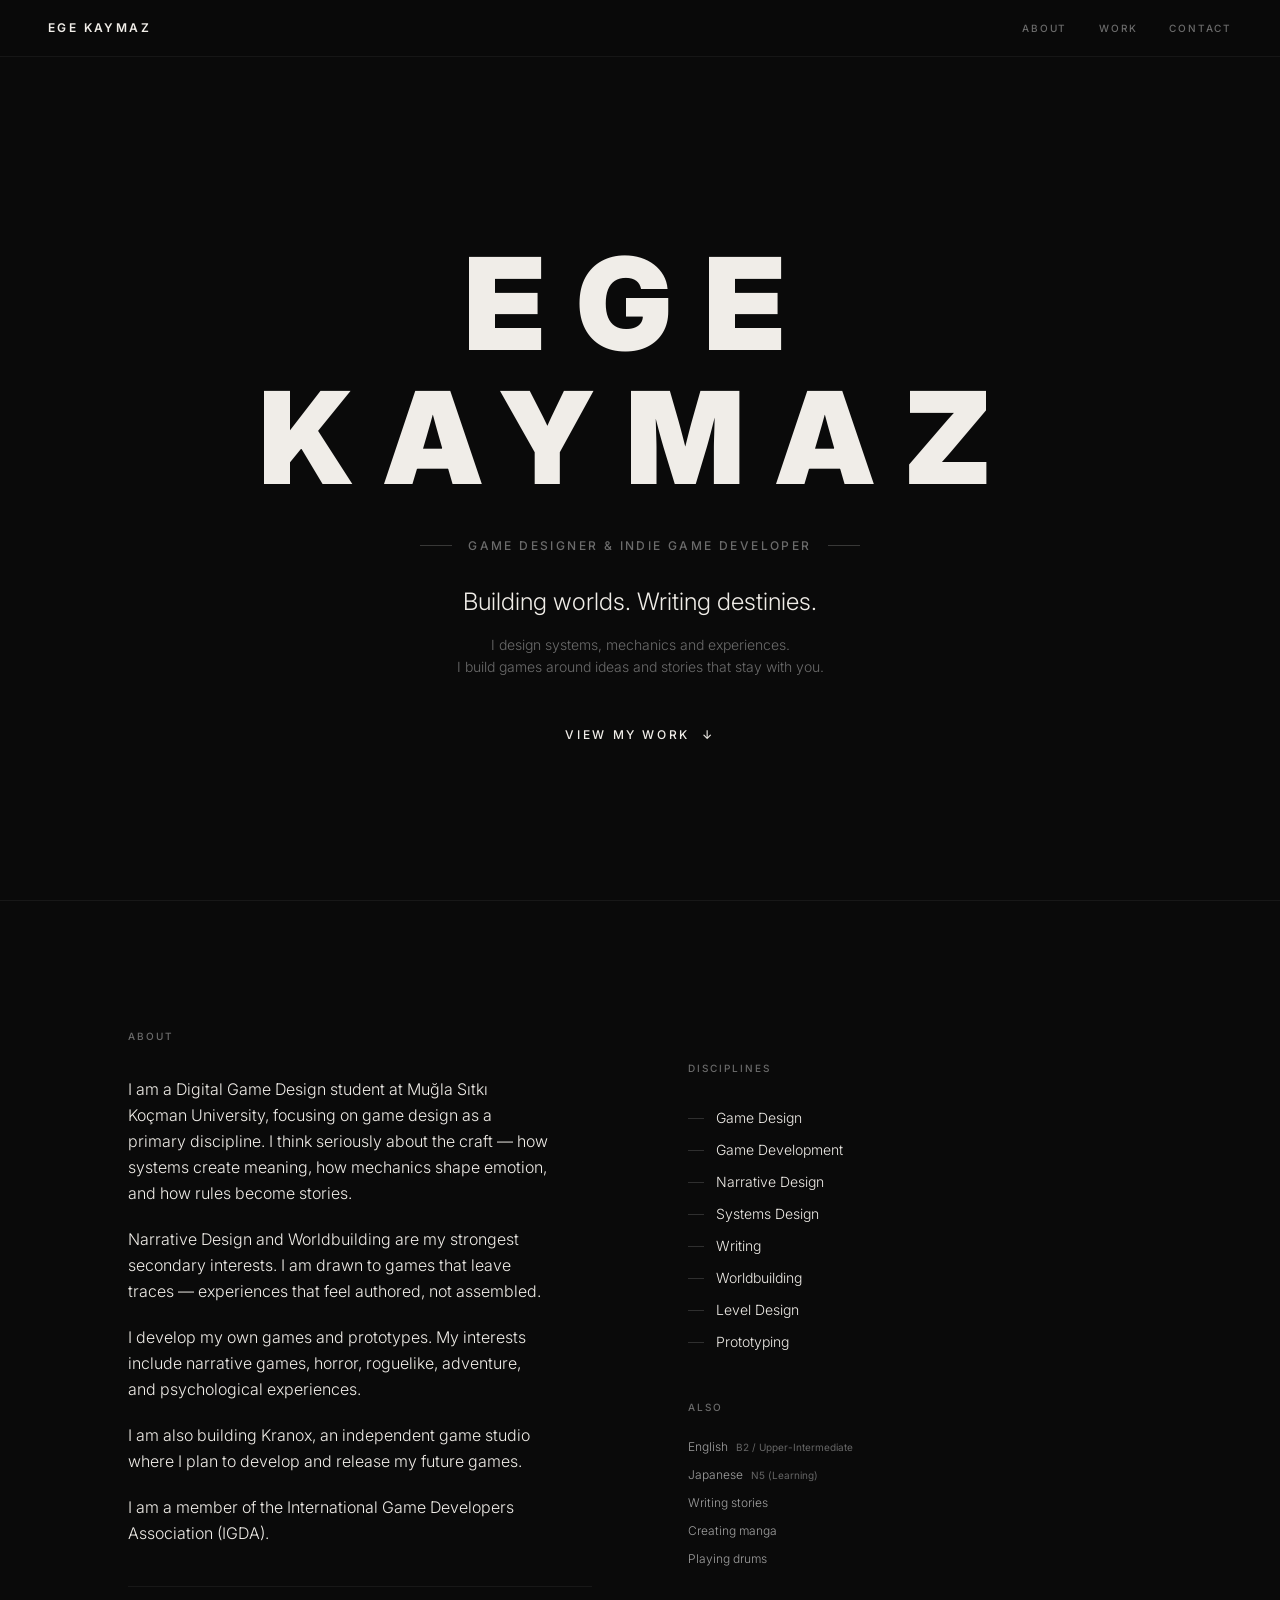
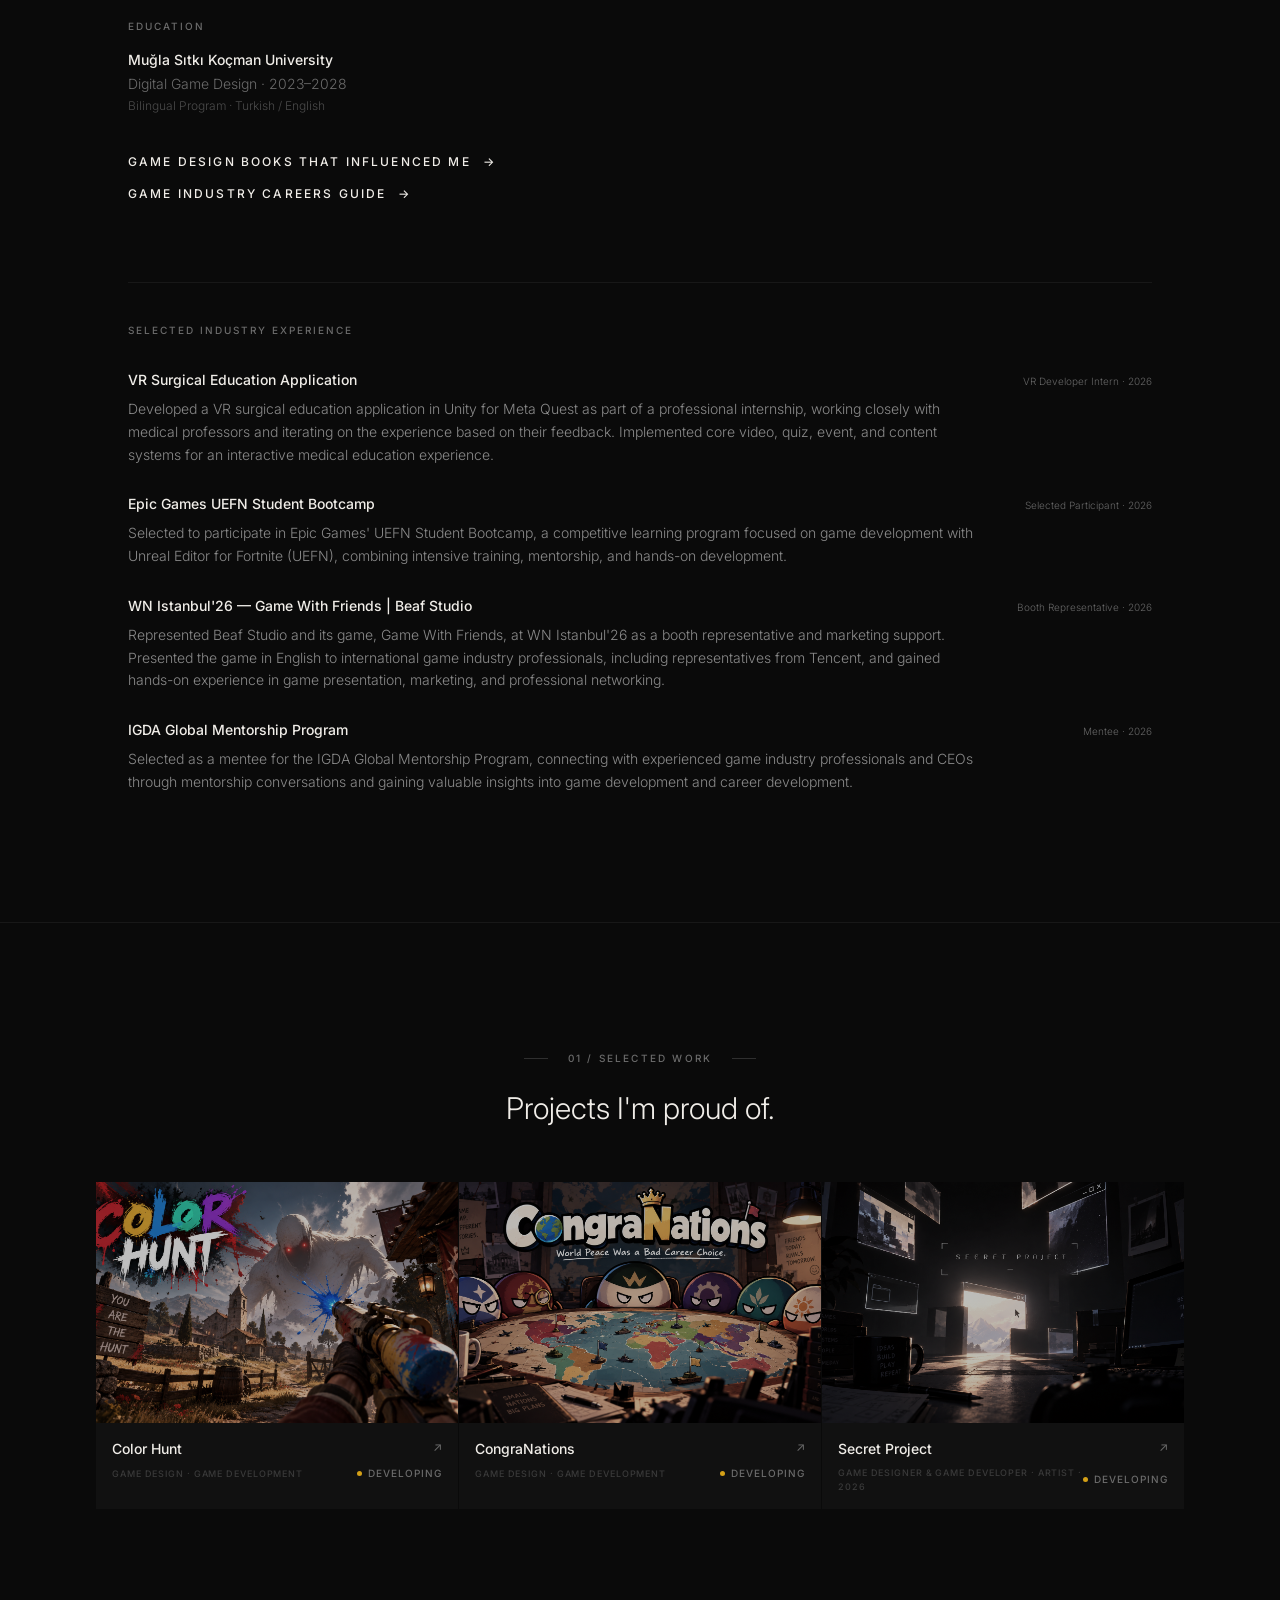
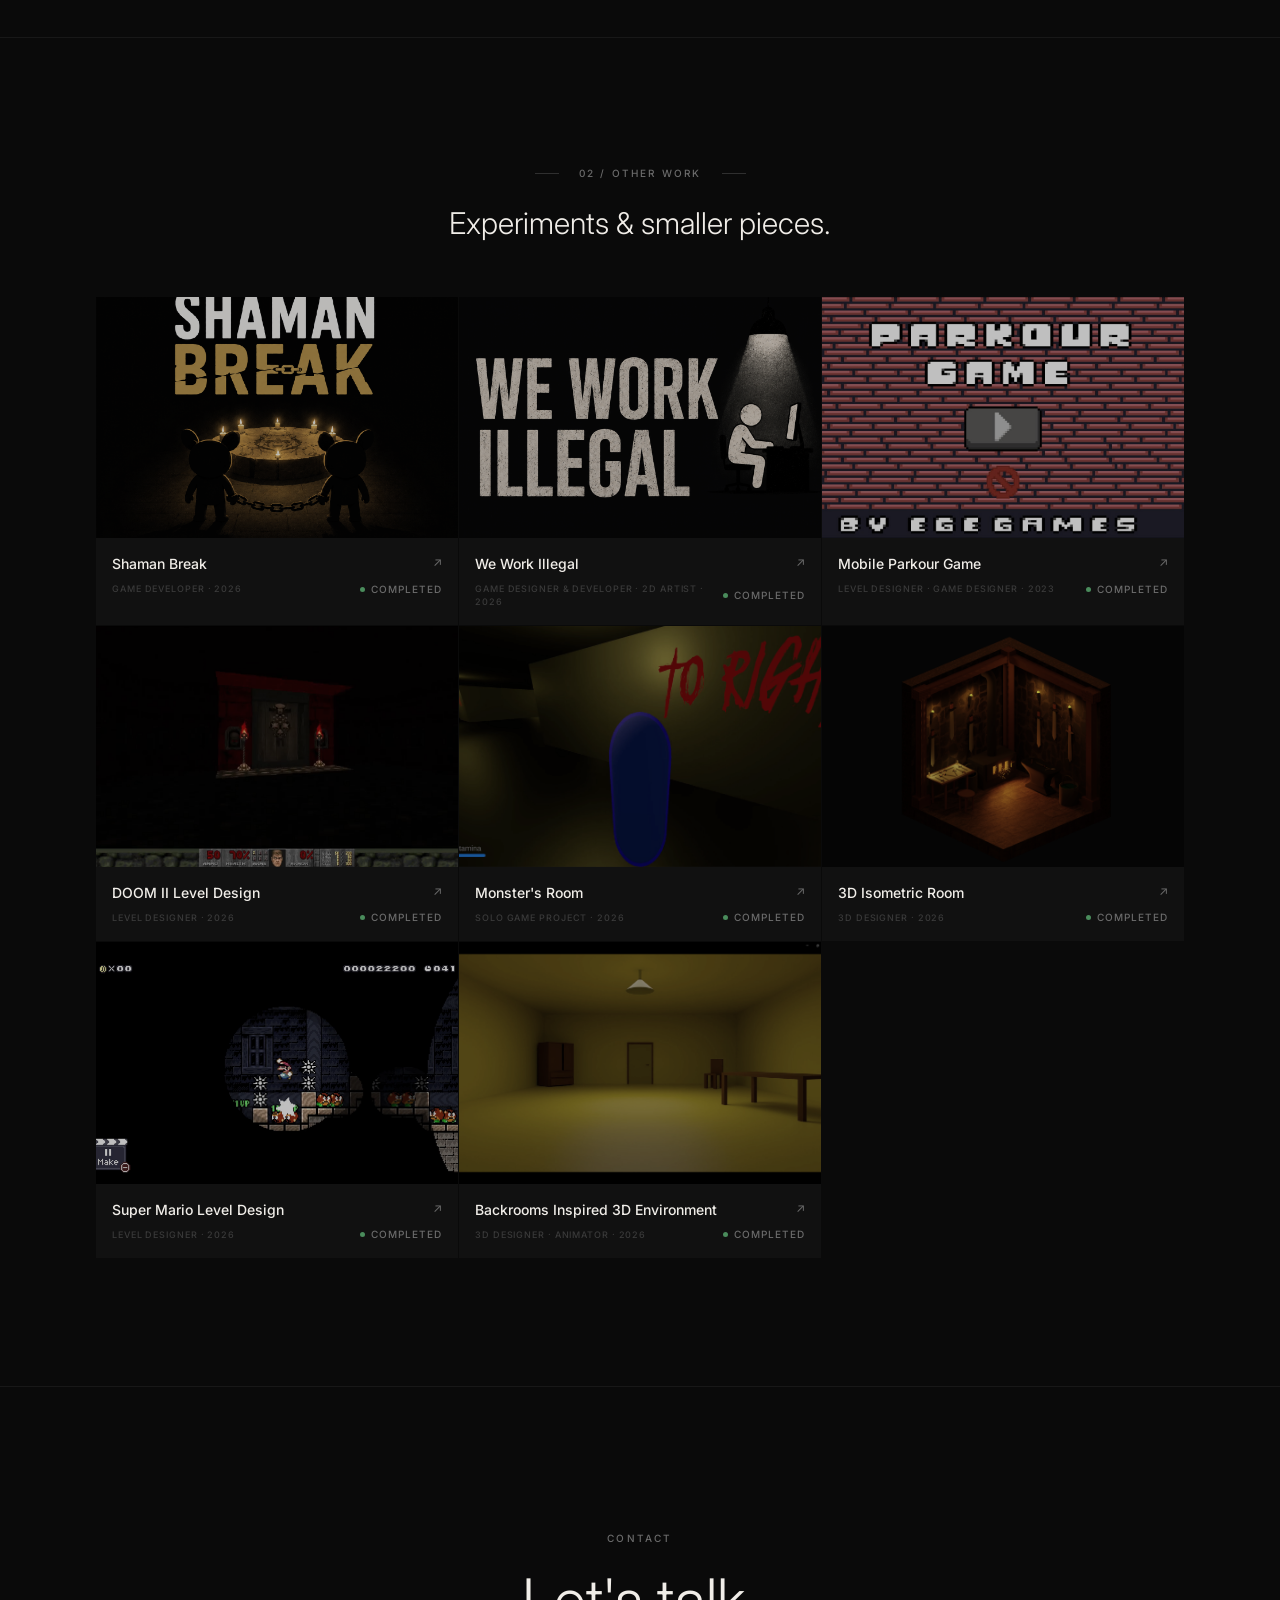
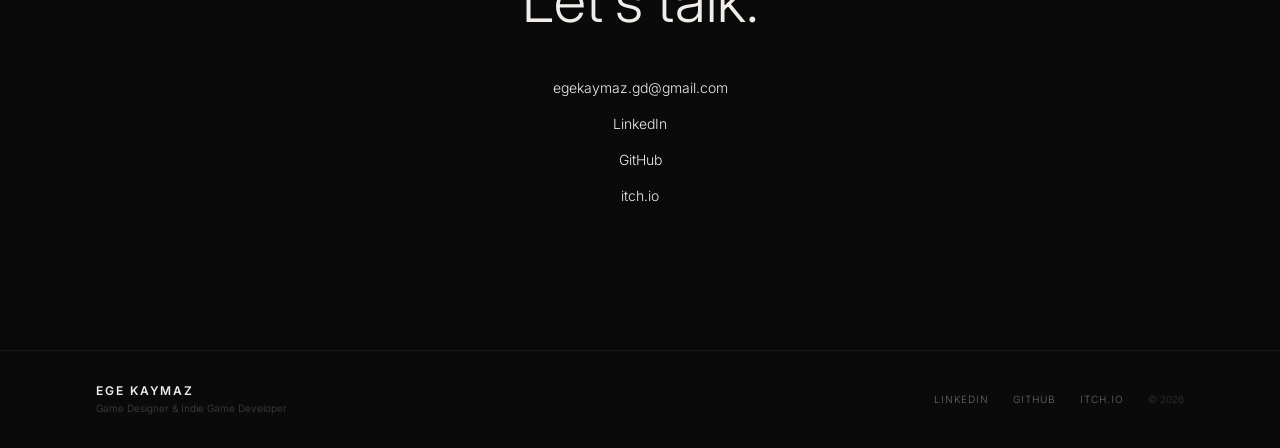
==== commit 6fca2d6b: "s" ====
--- a/index.html
+++ b/index.html
@@ -38,7 +38,7 @@
     <meta name="robots" content="noindex, nofollow">
     <meta property="og:title" content="Ege Kaymaz">
     <meta property="og:description" content="This web application streamlines project planning by allowing users to create, manage, and share detailed project outlines and examples for effective collaboration.">
-    <script type="module" crossorigin src="/assets/index-BduOR7Tz.js"></script>
+    <script type="module" crossorigin src="/assets/index-BWRPruP7.js"></script>
     <link rel="stylesheet" crossorigin href="/assets/index-uBZiewxv.css">
   </head>
 
